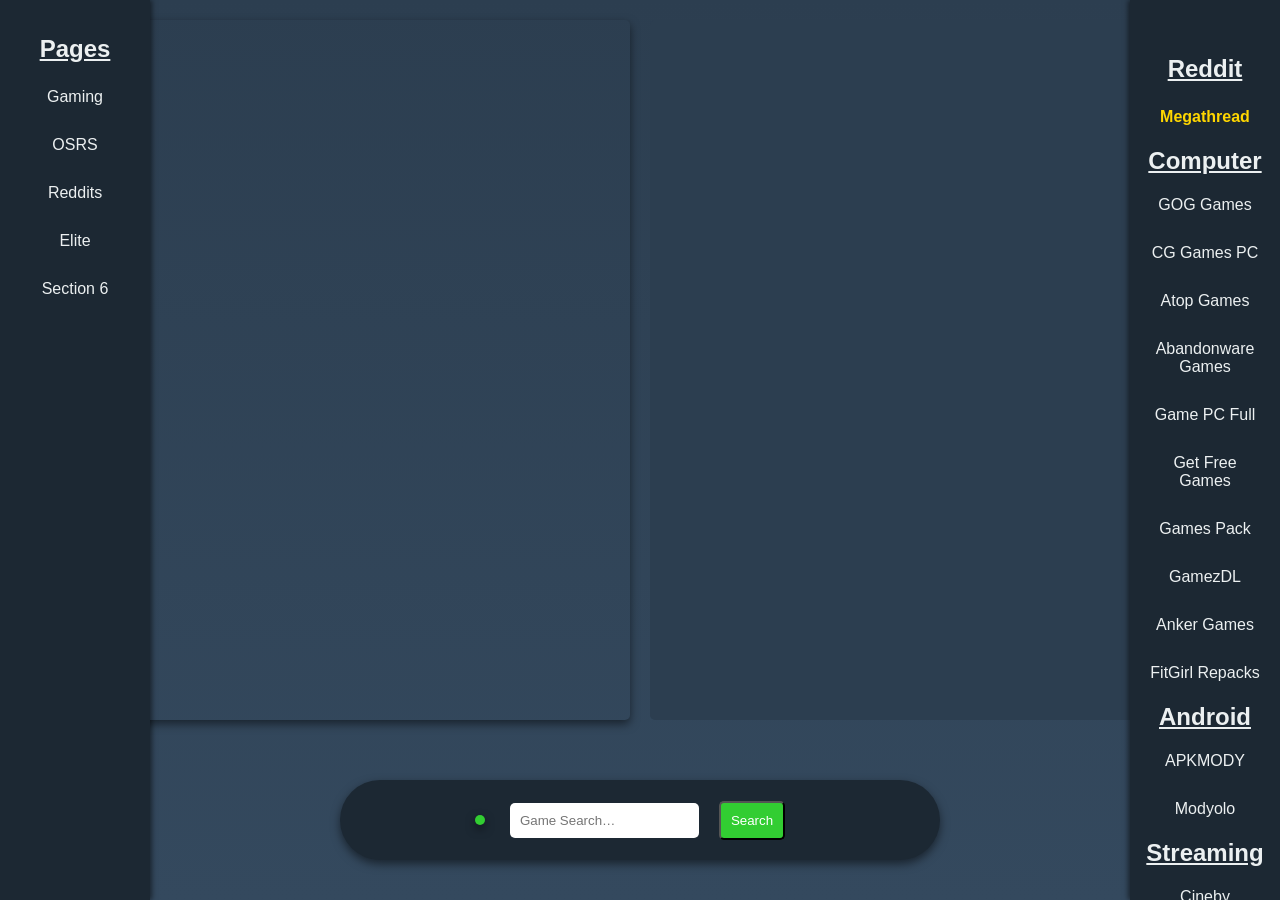
==== index.html @ b884fbc6 "Update index.html" ====
<!DOCTYPE html>
<html lang="en">
<head>
  <meta charset="utf-8">
  <meta name="viewport" content="width=device-width, initial-scale=1.0">
  <title>Sail the Seas - Improved</title>
  <!-- Google Custom Search -->
  <script async src="https://cse.google.com/cse.js?cx=504aebf388ba44084"></script>
  <style>
    /* General Reset */
    * { margin: 0; padding: 0; box-sizing: border-box; }

    /* Body Styles */
    body {
      font-family: 'Roboto', sans-serif;
      background: linear-gradient(to bottom, #2c3e50, #34495e);
      color: #ecf0f1;
      display: flex; flex-direction: column;
      align-items: center; justify-content: flex-start;
      min-height: 100vh;
    }

    /* Toggle Button (mobile) */
    .center-toggle {
      display: none;
      position: fixed; bottom: 15px; left: 50%;
      transform: translateX(-50%);
      z-index: 3000;
      background: #1c2833; color: limegreen;
      border: none; border-radius: 50px;
      padding: 8px 18px;
      font-size: 1.3rem; font-weight: bold;
      cursor: pointer;
      box-shadow: 0 4px 12px rgba(0,0,0,0.5);
      transition: background 0.3s, transform 0.2s;
    }
    .center-toggle:hover {
      background: #2ecc71;
      color: black;
      transform: translateX(-50%) scale(1.05);
    }

    /* Header Styles */
    #gaming-header, header {
      position: fixed; top: 50px; left: 220px; right: 220px;
      z-index: 500; background: transparent; display: none;
      flex-direction: column; align-items: center;
    }
    header h1 { margin: 10px 0; }

    /* Google Custom Search refinements */
    .gsc-control-cse { width:auto!important; max-width:350px!important; }
    table.gsc-search-box { display:flex!important; align-items:center!important; gap:5px!important; }
    .gsc-input-box { height:40px!important; border-radius:5px!important; overflow:hidden!important; }
    input.gsc-input { height:100%!important; box-shadow:none!important; padding-left:10px!important; font-size:14px!important; color:#34495e!important; }
    button.gsc-search-button {
      height:40px!important; width:80px!important; border-radius:5px!important;
      margin:0!important; display:flex!important; align-items:center!important;
      justify-content:center!important; background-color:limegreen!important; border:none!important;
    }
    .gsc-search-button svg { width:20px!important; height:20px!important; fill:#fff!important; }
    .gsc-clear-button { display:none!important; }

    /* Left and Right Menu Styling */
    .left-menu, .right-menu {
      position:fixed; top:0; height:100%; width:150px;
      background:#1c2833; padding-top:20px;
      box-shadow:2px 0 5px rgba(0,0,0,0.5);
      z-index:1000; overflow-y:auto;
      transition: transform 0.3s ease;
    }
    .left-menu { left:0; }
    .right-menu { right:0; box-shadow:-2px 0 5px rgba(0,0,0,0.5); }
    .left-menu ul, .right-menu ul { list-style:none; padding:0; }
    .left-menu li, .right-menu li { margin:10px 0; text-align:center; }
    .left-menu a, .right-menu a {
      text-decoration:none; color:#ecf0f1; font-size:1rem;
      display:block; padding:10px 20px; transition:background-color .3s,color .3s;
      border-radius:5px;
    }
    .left-menu a:hover, .right-menu a:hover { background:limegreen; color:#fff; }
    header, main, footer { margin-left:220px; margin-right:220px; }
    .menu-body { flex-grow:1; overflow-y:auto; }

    /* OSRS Section */
    #osrs-section {
      display:none; flex-direction:row; align-items:flex-start;
      gap:20px; margin-top:60px; width:100%;
    }
    #osrs-frame-container iframe {
      width:600px; height:600px;
      border:none; border-radius:5px;
      box-shadow:0 4px 10px rgba(0,0,0,0.5);
    }
    #osrs-table-container {
      flex:1; width:600px; height:600px; overflow:auto;
    }
    #osrs-table {
      width:100%; table-layout:fixed; border-collapse:collapse;
      background:#1c2833; color:#ecf0f1;
    }
    #osrs-table th, #osrs-table td {
      border:1px solid #34495e; padding:8px; text-align:center;
    }
    #osrs-table tr:hover { background:#2ecc71; cursor:pointer; color:black; }
    .trend-up { background:darkgreen; color:limegreen; font-size:1.2rem; font-weight:bold; }
    .trend-down { background:darkred; color:red; font-size:1.2rem; font-weight:bold; }
    .trend-neutral { background:#1c2833; color:#ecf0f1; font-size:1.2rem; }

    /* Iframe Grid */
    .iframe-grid {
      display:flex; gap:20px; row-gap:5px;
      justify-content:center; margin-top:20px; max-width:100%;
    }
    .iframe-container {
      display:flex; flex-direction:column; align-items:center;
      width:600px; height:700px;
    }
    .iframe-container iframe {
      width:100%; height:800px; border:none;
      border-radius:5px; box-shadow:0 4px 10px rgba(0,0,0,0.5);
    }

    /* SteamRip Search Container */
    .search-container {
      display:flex; justify-content:center; align-items:center;
      background:#1c2833; border-radius:100px;
      box-shadow:0 4px 10px rgba(0,0,0,0.5);
      padding:40px; max-width:600px; width:100%; height:50px;
      margin:20px auto;
    }
    #footer-igdb-search {
      padding:10px; flex-grow:1; border:none; border-radius:5px; margin-right:10px;
    }
    #reset-steamrip {
      background:limegreen; border-radius:50%;
      width:10px; height:10px; border:none; cursor:pointer;
      display:flex; align-items:center; justify-content:center;
      box-shadow:0 4px 10px rgba(0,0,0,0.5); margin-right:15px;
    }

    /* Footer */
    footer {
      margin-top:20px; padding-bottom:20px;
      width:calc(100% - 440px); margin-left:auto; margin-right:auto;
      text-align:center;
    }
    footer p { margin-top:20px; font-size:1rem; color:#95a5a6; }

    /* Toggle side menus classes */
    body.hide-left  .left-menu  { transform: translateX(-100%); }
    body.hide-right .right-menu { transform: translateX(100%); }

    /* Toggle button hidden by default on desktop */
    body.hide-left, body.hide-right { /* no-op on desktop */ }

    /* Reddit Grid */
    .reddit-grid {
      display:flex; flex-wrap:wrap; justify-content:center;
      gap:15px 10px; margin-top:20px; padding:0 5px;
    }
    .reddit-frame {
      position:relative; flex:0 1 calc(33.333% - 20px);
      display:flex; flex-direction:column; align-items:center;
      box-sizing:border-box;
    }
    .reddit-frame .click-catcher {
      position:absolute; top:0; left:0;
      width:100%; height:100%; cursor:pointer;
      z-index:2; background:transparent;
    }
    .reddit-frame iframe {
      width:100%; max-width:400px; height:400px;
      border:none; border-radius:5px;
      background:#1c2833; box-shadow:0 4px 10px rgba(0,0,0,0.5);
    }

    /* Lightbox Overlay */
    #lightbox-overlay {
      position:fixed; top:0; bottom:0;
      left:220px; right:220px;
      background:rgba(0,0,0,0.85);
      display:none; align-items:center; justify-content:center;
      z-index:2000;
    }
    #lightbox-overlay img {
      max-width:100%; max-height:100%;
      border-radius:5px; box-shadow:0 4px 15px rgba(0,0,0,0.7);
      transition: transform .3s ease;
      cursor: zoom-in;
    }
    #lightbox-overlay.zoomed img {
      transform: scale(2);
      cursor: zoom-out;
    }

    /* Flashing IP warning */
    @keyframes flash-red {
      0%,100% { color:red; }
      50%    { color:darkred; }
    }

    /* Elite Models Section */
    #section5-wrapper {
      display: none; flex-direction: column; align-items:center;
      gap:10px; margin-top:20px;
    }
    .model-iframe-container { display:flex; justify-content:center; gap:20px; }
    .model-iframe {
      width:600px; height:800px; border:none; border-radius:5px;
      box-shadow:0 4px 10px rgba(0,0,0,0.5);
    }
    .refresh-models-btn button {
      background-color:limegreen; color:white; border:none;
      border-radius:8px; padding:8px; font-size:1rem; cursor:pointer;
      box-shadow:0 4px 10px rgba(0,0,0,0.5);
    }
    .refresh-models-btn button:hover { background-color:#16a085; }

    /* —— Responsive Overrides —— */
    @media (max-width: 768px) {
      /* show toggle button */
      .center-toggle { display: block; }

      /* collapse margins */
      header, main, footer {
        margin-left: 0 !important;
        margin-right: 0 !important;
      }

      /* off‑canvas menus by default */
      body.hide-left  .left-menu  { transform: translateX(0); }
      body.hide-right .right-menu { transform: translateX(0); }
      .left-menu  { transform: translateX(-100%); }
      .right-menu { transform: translateX(100%); }

      /* stack and fluid iframes */
      .iframe-grid { flex-direction: column; padding: 10px; }
      .iframe-container { width: 100%; }
      .iframe-container iframe { width: 100%; height: auto; min-height: 200px; }

      /* fluid game box */
      #steamrip-box {
        width: 100% !important;
        height: auto !important;
        min-height: 300px;
      }
    }
	
	
	@media (max-width: 768px) {
	  header, main, footer {
		margin-left: 0;
		margin-right: 0;
	  }
	  .iframe-grid, #section4.reddit-grid {
		flex-direction: column;
		align-items: stretch;
	  }
	  .iframe-container, #steamrip-box,
	  #osrs-frame-container iframe,
	  .model-iframe {
		width: 100%;
		height: auto;
	  }
	  #osrs-section {
		flex-direction: column;
		gap: 10px;
	  }
	  #osrs-table-container {
		width: 100%;
		height: auto;
	  }
	}

  </style>
</head>
<body>

  <!-- Mobile toggle -->
  <button class="center-toggle" onclick="toggleAllMenus()">☰</button>

  <!-- Left Menu -->
  <div class="left-menu">
    <div class="menu-body">
      <ul>
        <li><h2 style="font-weight:bold;text-decoration:underline;padding:5px;">Pages</h2></li>
        <li><a href="#gaming" onclick="event.preventDefault();showSection('gaming-section')">Gaming</a></li>
        <li><a href="#osrs" onclick="event.preventDefault();showSection('osrs-section')">OSRS</a></li>
        <li><a href="#section4" onclick="event.preventDefault();showSection('section4')">Reddits</a></li>
        <li><a href="#section5" onclick="event.preventDefault();showSection('section5')">Elite</a></li>
        <li><a href="#section6" onclick="event.preventDefault();showSection('section6')">Section 6</a></li>
      </ul>
    </div>
  </div>

  <!-- Right Menu -->
  <div class="right-menu">
    <div id="ip-address-container" style="text-align:center;padding:10px;"><span id="ip-address"></span></div>
    <div class="menu-body">
      <ul>
        <li><h2 style="font-weight:bold;text-decoration:underline;padding:5px;">Reddit</h2></li>
        <li><a href="https://www.reddit.com/r/Piracy/wiki/megathread" target="_blank" style="color:gold;font-weight:bold;">Megathread</a></li>
        <li><h2 style="font-weight:bold;text-decoration:underline;padding:1px;">Computer</h2></li>
        <li><a href="https://www.gog-games.to/" target="_blank">GOG Games</a></li>
        <li><a href="https://www.cg-gamespc.com/" target="_blank">CG Games PC</a></li>
        <li><a href="https://atopgames.com/" target="_blank">Atop Games</a></li>
        <li><a href="https://abandonwaregames.net/" target="_blank">Abandonware Games</a></li>
        <li><a href="https://gamepcfull.com/" target="_blank">Game PC Full</a></li>
        <li><a href="https://getfreegames.net/" target="_blank">Get Free Games</a></li>
        <li><a href="https://www.gamespack.net/" target="_blank">Games Pack</a></li>
        <li><a href="https://www.gamezdl.cc/" target="_blank">GamezDL</a></li>
        <li><a href="https://www.ankergames.net/" target="_blank">Anker Games</a></li>
        <li><a href="https://fitgirl-repacks.site/" target="_blank">FitGirl Repacks</a></li>
        <li><h2 style="font-weight:bold;text-decoration:underline;padding:1px;">Android</h2></li>
        <li><a href="https://apkmody.com/" target="_blank">APKMODY</a></li>
        <li><a href="https://modyolo.com/" target="_blank">Modyolo</a></li>
        <li><h2 style="font-weight:bold;text-decoration:underline;padding:1px;">Streaming</h2></li>
        <li><a href="https://www.cineby.app/" target="_blank">Cineby</a></li>
        <li><a href="https://broflix.cc/" target="_blank">BROFLIX</a></li>
        <li><a href="https://freek.to/" target="_blank">FREEK</a></li>
      </ul>
    </div>
  </div>

  <main>
    <!-- Gaming Section -->
    <div id="gaming-section" class="iframe-grid">
      <div class="iframe-container">
        <iframe src="https://fitgirl-repacks.site/" title="FitGirl Repacks" loading="lazy"></iframe>
      </div>
      <div>
        <div id="steamrip-box" style="width:600px;height:700px;background:#2c3e50;border-radius:5px;">
          <iframe src="https://steamrip.com/" title="SteamRip Updates" loading="lazy"
                  style="width:100%;height:100%;border:none;"></iframe>
        </div>
      </div>
    </div>

    <!-- OSRS Section -->
    <div id="osrs-section">
      <div id="osrs-frame-container">
        <iframe id="osrs-item-frame" src="https://prices.runescape.wiki/osrs/item/20997"
                title="OSRS Item" loading="lazy"></iframe>
      </div>
      <div id="osrs-table-container">
        <table id="osrs-table">
          <thead><tr>
            <th data-type="string" onclick="sortTable(0)">Item</th>
            <th data-type="number" onclick="sortTable(1)">Buy</th>
            <th data-type="number" onclick="sortTable(2)">Sell</th>
            <th data-type="trend" onclick="sortTable(3)">Trend</th>
          </tr></thead>
          <tbody></tbody>
        </table>
      </div>
    </div>

    <!-- Section 4 (Reddit Grid) -->
    <div id="section4" class="reddit-grid" style="display:none;">
      <div class="reddit-frame">
        <div class="click-catcher"></div>
        <iframe id="reddit-frame-1" src="about:blank" title="Reddit Frame 1" loading="lazy"></iframe>
      </div>
      <div class="reddit-frame">
        <div class="click-catcher"></div>
        <iframe id="reddit-frame-2" src="about:blank" title="Reddit Frame 2" loading="lazy"></iframe>
      </div>
      <div class="reddit-frame">
        <div class="click-catcher"></div>
        <iframe id="reddit-frame-3" src="about:blank" title="Reddit Frame 3" loading="lazy"></iframe>
      </div>
      <div class="reddit-frame">
        <div class="click-catcher"></div>
        <iframe id="reddit-frame-4" src="about:blank" title="Reddit Frame 4" loading="lazy"></iframe>
      </div>
      <div class="reddit-frame">
        <div class="click-catcher"></div>
        <iframe id="reddit-frame-5" src="about:blank" title="Reddit Frame 5" loading="lazy"></iframe>
      </div>
      <div class="reddit-frame">
        <div class="click-catcher"></div>
        <iframe id="reddit-frame-6" src="about:blank" title="Reddit Frame 6" loading="lazy"></iframe>
      </div>
    </div>

    <!-- Lightbox -->
    <div id="lightbox-overlay"><img id="lightbox-img" src="" alt="Preview"></div>

    <!-- Section 5: Elite Models -->
    <div id="section5-wrapper" style="display:none; flex-direction:column; align-items:center; gap:10px; margin-top:20px;">
      <div class="model-iframe-container">
        <iframe id="model-frame-1" class="model-iframe"
                src="https://www.elitebabes.com/random/?sort=gallery"
                title="ModelGallery1" loading="lazy"></iframe>
        <iframe id="model-frame-2" class="model-iframe"
                src="https://www.elitebabes.com/random/?sort=gallery"
                title="ModelGallery2" loading="lazy"></iframe>
      </div>
      <div class="refresh-models-btn">
        <button onclick="refreshModels()"></button>
      </div>
    </div>
  </main>

  <footer>
    <div id="gaming-footer" style="display:flex;justify-content:center;align-items:center;margin-top:20px;">
      <div class="search-container" style="gap:20px;">
        <form id="footer-igdb-search-form" onsubmit="searchGame(event)"
              style="display:flex;align-items:center;gap:10px;">
          <button id="reset-steamrip" type="button" onclick="resetSteamRip()" title="Reset SteamRip"></button>
          <input type="text" id="footer-igdb-search" placeholder="Game Search…" required
                 style="padding:10px;border-radius:5px;border:none;">
          <button type="submit" style="padding:10px;background-color:limegreen;color:white;border-radius:5px;cursor:pointer;">
            Search
          </button>
        </form>
        <div class="gcse-search"></div>
      </div>
    </div>
  </footer>

  <script>
    // Mobile off‑canvas init
    window.addEventListener('load', () => {
      if (window.innerWidth <= 768) {
        document.body.classList.add('hide-left','hide-right');
      }
      // your existing init
      fetchIPAddress();
      refreshAllRedditFrames();
      setInterval(updateOSRSTable, 30000);
      setInterval(refreshAllRedditFrames, 600000);
    });

    // Toggle both menus
    function toggleAllMenus() {
      document.body.classList.toggle('hide-left');
      document.body.classList.toggle('hide-right');
    }

 // Lightbox overlay & zoom
    const overlay    = document.getElementById('lightbox-overlay');
    const overlayImg = document.getElementById('lightbox-img');
    let zoomLevel    = 3;

    // close when clicking backdrop
    overlay.addEventListener('click', e => {
      if (e.target === overlay) {
        zoomLevel = 1;
        overlayImg.style.transform = `scale(${zoomLevel})`;
        overlayImg.style.transformOrigin = 'center center';
        overlay.classList.remove('zoomed');
        overlay.style.display = 'none';
        overlayImg.src = '';
      }
    });

    // zoom in/out centered at click point
    overlayImg.addEventListener('click', e => {
      e.stopPropagation(); // don’t trigger backdrop-close

      const rect = overlayImg.getBoundingClientRect();
      const x    = e.clientX - rect.left;
      const y    = e.clientY - rect.top;
      const originX = (x / rect.width) * 100;
      const originY = (y / rect.height) * 100;

      if (zoomLevel === 1) {
        zoomLevel = 2;
        overlay.classList.add('zoomed');
        overlayImg.style.transformOrigin = `${originX}% ${originY}%`;
      } else {
        zoomLevel = 1;
        overlay.classList.remove('zoomed');
        overlayImg.style.transformOrigin = 'center center';
      }
      overlayImg.style.transform = `scale(${zoomLevel})`;
    });

    // Game Search IGDB -- d71c1b0acf864d5aa28d292ff7c9f86b
    async function searchGame(event) {
      event.preventDefault();
      const q = document.getElementById('footer-igdb-search').value;
      const apiKey = "d71c1b0acf864d5aa28d292ff7c9f86b";
      const url = `https://api.rawg.io/api/games?search=${encodeURIComponent(q)}&key=${apiKey}`;

      try {
        const res = await fetch(url);
        if (!res.ok) throw new Error(`RAWG error ${res.status}`);
        const data = await res.json();
        const box = document.getElementById('steamrip-box');
        if (data.results && data.results.length) {
          const g = data.results[0];
          const detailsRes = await fetch(`https://api.rawg.io/api/games/${g.id}?key=${apiKey}`);
          const details = await detailsRes.json();
          const shotsRes = await fetch(`https://api.rawg.io/api/games/${g.id}/screenshots?key=${apiKey}`);
          const shotsData = await shotsRes.json();
          const shots = shotsData.results || [];

          box.style.background = "#1c2833";
          box.innerHTML = `
            <div style="padding:20px;text-align:center;color:#ecf0f1;">
              <h3 style="margin-bottom:10px;">${g.name}</h3>
              <img id="main-image" src="${g.background_image}" alt="${g.name}"
                   style="width:100%;max-height:300px;object-fit:cover;border-radius:5px;margin-bottom:5px;">
              <div style="display:flex;justify-content:center;flex-wrap:wrap;margin-top:5px;">
                ${shots.slice(0,5).map(s => `
                  <img src="${s.image}" alt="Shot" onclick="swapImage('${s.image}')"
                       style="width:100px;margin:5px;border-radius:5px;cursor:pointer;">
                `).join("")}
              </div>
              <p><strong>Release:</strong> ${g.released||'N/A'}</p>
              <p><strong>About:</strong> ${details.description_raw||'No description.'}</p>
              <a href="https://rawg.io/games/${g.slug}" target="_blank"
                 style="color:limegreen;text-decoration:none;font-weight:bold;">
                See More
              </a>
            </div>`;
        } else {
          box.innerHTML = `<div style="padding:20px;text-align:center;color:#ecf0f1;"><p>No games found.</p></div>`;
        }
      } catch (err) {
        console.error("Error fetching game data:", err);
        document.getElementById("steamrip-box").innerHTML =
          `<div style="padding:20px;text-align:center;color:#ecf0f1;">
             <p>Error fetching data. Please try again later.</p>
           </div>`;
      }
    }

    function swapImage(newImageUrl) {
      const mainImage = document.getElementById('main-image');
      if (mainImage) mainImage.src = newImageUrl;
    }

    function showSection(id) {
      document.querySelectorAll('main > div, #section5-wrapper').forEach(el => {
        el.style.display = 'none';
      });
      const footer = document.getElementById('gaming-footer');
      footer.style.display = 'none';

      switch (id) {
        case 'gaming-section':
          document.getElementById('gaming-section').style.display = 'flex';
          footer.style.display = 'flex';
          break;
        case 'osrs-section':
          document.getElementById('osrs-section').style.display = 'flex';
          updateOSRSTable();
          break;
        case 'section4':
          refreshAllRedditFrames();
          document.getElementById('section4').style.display = 'flex';
          break;
        case 'section5':
          document.getElementById('section5-wrapper').style.display = 'flex';
          break;
        case 'section6':
          document.getElementById('section6').style.display = 'flex';
          break;
      }
    }

    // IP Functions
    const redFlagIPs = ["173.89.231.3","173.246.230.10"];
    let currentIPAddress = '';
    async function fetchIPAddress() {
      try {
        const resp = await fetch('https://api.ipify.org?format=json');
        const { ip } = await resp.json();
        currentIPAddress = ip;
        const el = document.getElementById('ip-address');
        el.textContent = ip;
        if (redFlagIPs.includes(ip)) {
          el.style.color = 'red';
          el.style.animation = 'flash-red 1s infinite';
        } else {
          el.style.color = 'limegreen';
          el.style.animation = 'none';
        }
        attachIPCheckListeners();
      } catch {}
    }
    function attachIPCheckListeners() {
      document.querySelectorAll('.right-menu a').forEach(a=>{
        a.addEventListener('click',e=>{
          if (redFlagIPs.includes(currentIPAddress)) {
            e.preventDefault();
            if (confirm("⚠️ Your IP might be exposed. Proceed?")) {
              window.open(a.href,'_blank');
            }
          }
        },true);
      });
    }

    // OSRS Price Functions
	async function fetchOSRSPrice(id, name) {
		  try {
			const res = await fetch(`https://prices.runescape.wiki/api/v1/osrs/latest?id=${id}`);
			const json = await res.json();
			const d = json.data[id];
			let diff = Math.abs(d.high - d.low);
			let cls = "trend-neutral", arrow = "➡️";

			if (d.high > d.low) {
			  cls = "trend-up";
			  if (diff <= 5000000) arrow = "🔼";
			  else if (diff <= 10000000) arrow = "🔼🔼";
			  else arrow = "🔼🔼🔼";
			} else if (d.high < d.low) {
			  cls = "trend-down";
			  if (diff <= 5000000) arrow = "🔽";
			  else if (diff <= 10000000) arrow = "🔽🔽";
			  else arrow = "🔽🔽🔽";
			}

			return { name, buy: d.high.toLocaleString(), sell: d.low.toLocaleString(), trend: arrow, trendClass: cls };
		  } catch {
			return { name, buy: "N/A", sell: "N/A", trend: "", trendClass: "trend-neutral" };
		  }
		}
    const osrsItems = [
      {id:20997,name:"Twisted Bow"},{id:22486,name:"Scythe of Vitur"},
      {id:27277,name:"Tumeken's Shadow"},{id:26384,name:"Torva platebody"},
      {id:24511,name:"Harmonised orb"},{id:11256,name:"Dragon impling jar"},
      {id:12817,name:"Elysian spirit shield"},{id:26374,name:"Zaryte crossbow"},
      {id:27641,name:"Saturated Heart"},{id:28307,name:"Ultor ring"},
      {id:23997,name:"Blade of saeldor"},{id:25862,name:"Bow of faerdhinen"},
      {id:11785,name:"Armadyl crossbow"},{id:29796,name:"Noxious halberd"},
      {id:12825,name:"Arcane spirit shield"},{id:24417,name:"Inquisitor's mace"},
      {id:24488,name:"Inquisitor's armour set"},{id:28338,name:"Soulreaper axe"},
      {id:24517,name:"Eldritch orb"},{id:28316,name:"Bellator ring"},
      {id:21049,name:"Ancestral robes set"},{id:24514,name:"Volatile orb"},
      {id:21006,name:"Kodai wand"}
    ];
	
	let currentSort = { col: 0, asc: true };

	async function updateOSRSTable(){
	  const tbody = document.querySelector("#osrs-table tbody");
	  let itemsData = await Promise.all(osrsItems.map(it => fetchOSRSPrice(it.id, it.name)));

	  itemsData.sort((a, b) => {
		const col = currentSort.col;
		let A = [a.name, parseFloat(a.buy.replace(/,/g, '')), parseFloat(a.sell.replace(/,/g, ''))][col];
		let B = [b.name, parseFloat(b.buy.replace(/,/g, '')), parseFloat(b.sell.replace(/,/g, ''))][col];
		if (typeof A === 'string') return currentSort.asc ? A.localeCompare(B) : B.localeCompare(A);
		return currentSort.asc ? A - B : B - A;
	  });

	  tbody.innerHTML = itemsData.map(p => `
		<tr onclick="loadOSRSItem(${osrsItems.find(i => i.name === p.name).id})">
		  <td>${p.name}</td><td>${p.buy}</td><td>${p.sell}</td>
		  <td class="${p.trendClass}">${p.trend}</td>
		</tr>
	  `).join('');
	}

	function sortTable(col){
	  currentSort.asc = (currentSort.col === col) ? !currentSort.asc : true;
	  currentSort.col = col;
	  updateOSRSTable();
	}
    function loadOSRSItem(id){
      document.getElementById('osrs-item-frame').src = `https://prices.runescape.wiki/osrs/item/${id}`;
    }

// Reddit Media Functions 
// ————— Configuration —————
const subreddits = [
	'legalteens',
	'collegesluts',
	'adorableporn',
	'legalteensXXX',
	'gonewild18',
	'18_19',
	'fauxbait',
	'realgirls',
	'amateur',
	'nsfw_amateurs',
	'amateurporn',
	'normalnudes',
	'camsluts',
	'PetiteGoneWild',
	'UnderwearGW',
	'gonewild18',
	'blowjobs',
	'deepthroat',
	'onherknees',
	'blowjobsandwich',
	'asshole',
	'spreadem',
	'bendover',
	'boobies',
	'boobs',
	'tinytits',
	'aa_cups',
	'braceface',
	'thighhighs',
	'pussy',
	'rearpussy',
	'innie',
	'godpussy',
	'presenting',
	'SexyTummies',
	'dirtysmall',
	'petitegonewild',
	'xsmallgirls',
	'funsized',
	'cumsluts',
	'GirlsFinishingTheJob',
	'cumfetish',
	'amateurcumsluts',
	'cumcoveredfucking',
	'cumhaters',
	'thickloads',
	'before_after_cumsluts',
	'pulsatingcumshots',
	'impressedbycum',
	'creampies',
	'throatpies',
	'FacialFun',
	'freeuse',
	'gangbang'
];

const recentUrls   = new Set();
const MAX_HISTORY  = 10000;
const MIN_SCORE    = 50;      // net score threshold
const FETCH_LIMIT  = 10000;   // how many posts to pull each time

// ————— Error handler —————
function handleMediaError(frameId) {
  fetchRandomSubredditMedia(frameId);
}

// ————— Fetch & render a random subreddit image —————
    async function fetchRandomSubredditMedia(frameId) {
      const sub = subreddits[Math.floor(Math.random() * subreddits.length)];
      const endpoint = `https://www.reddit.com/r/${sub}/hot.json?limit=${FETCH_LIMIT}`;

      try {
        const res = await fetch(endpoint);
        const json = await res.json();
        let posts = json.data.children.filter(p => (
          (p.data.post_hint === 'image' || /\.(jpe?g|png|gif)$/i.test(p.data.url)) &&
          p.data.score > MIN_SCORE
        )).filter(p => !recentUrls.has(p.data.url));

        if (!posts.length) {
          recentUrls.clear();
          posts = json.data.children.filter(p => (
            (p.data.post_hint === 'image' || /\.(jpe?g|png|gif)$/i.test(p.data.url)) &&
            p.data.score > MIN_SCORE
          ));
        }

        if (!posts.length) return;

        const choice = posts[Math.floor(Math.random() * posts.length)];
        const url = choice.data.url;
        recentUrls.add(url);
        if (recentUrls.size > MAX_HISTORY) {
          recentUrls.delete(Array.from(recentUrls)[0]);
        }

        const iframe = document.getElementById(frameId);
        const doc = iframe.contentDocument || iframe.contentWindow.document;
        doc.open();
        doc.write(`
          <html><head><style>
            html,body{margin:0;padding:0;width:100%;height:100%;overflow:hidden;background:#1c2833;display:flex;align-items:center;justify-content:center;}
            img{width:100%;height:100%;object-fit:contain;border-radius:5px;}
          </style></head>
          <body><img src="${url}" alt="r/${sub}" onerror="window.parent.handleMediaError('${frameId}')"></body>
          </html>
        `);
        doc.close();

        iframe.parentElement.querySelector('.click-catcher').onclick = () => {
          overlayImg.src = url;
          overlay.style.display = 'flex';
        };

      } catch (err) { console.error('Subreddit fetch error', err); }
    }

    function handleMediaError(frameId) { fetchRandomSubredditMedia(frameId); }

    function refreshAllRedditFrames() {
      ['reddit-frame-1','reddit-frame-2','reddit-frame-3','reddit-frame-4','reddit-frame-5','reddit-frame-6']
        .forEach(fetchRandomSubredditMedia);
    }




    // Utility
    function resetSteamRip(){
      document.getElementById('steamrip-box').innerHTML =
        `<iframe src="https://steamrip.com/" loading="lazy"
           style="width:100%;height:100%;border:none;border-radius:5px;"></iframe>`;
    }
    function sailTheSeasSearch(e){
      e.preventDefault();
      const q = document.getElementById('sts-search').value;
      window.open(`https://www.google.com/search?q=${encodeURIComponent(q)}`, '_blank');
    }
    function toggleAllMenus(){
      document.body.classList.toggle('hide-left');
      document.body.classList.toggle('hide-right');
    }
    function refreshModels() {
      ['model-frame-1','model-frame-2'].forEach(id => {
        const iframe = document.getElementById(id);
        const src = iframe.src;
        iframe.src = '';
        iframe.src = src;
      });
    }

    // On Load
    window.addEventListener('load', () => {
      if (window.innerWidth <= 768) {
        document.body.classList.add('hide-left','hide-right');
      }
      fetchIPAddress();
      refreshAllRedditFrames();
      setInterval(updateOSRSTable,    3000);
      setInterval(refreshAllRedditFrames, 600000);
    });
  </script>
</body>
</html>
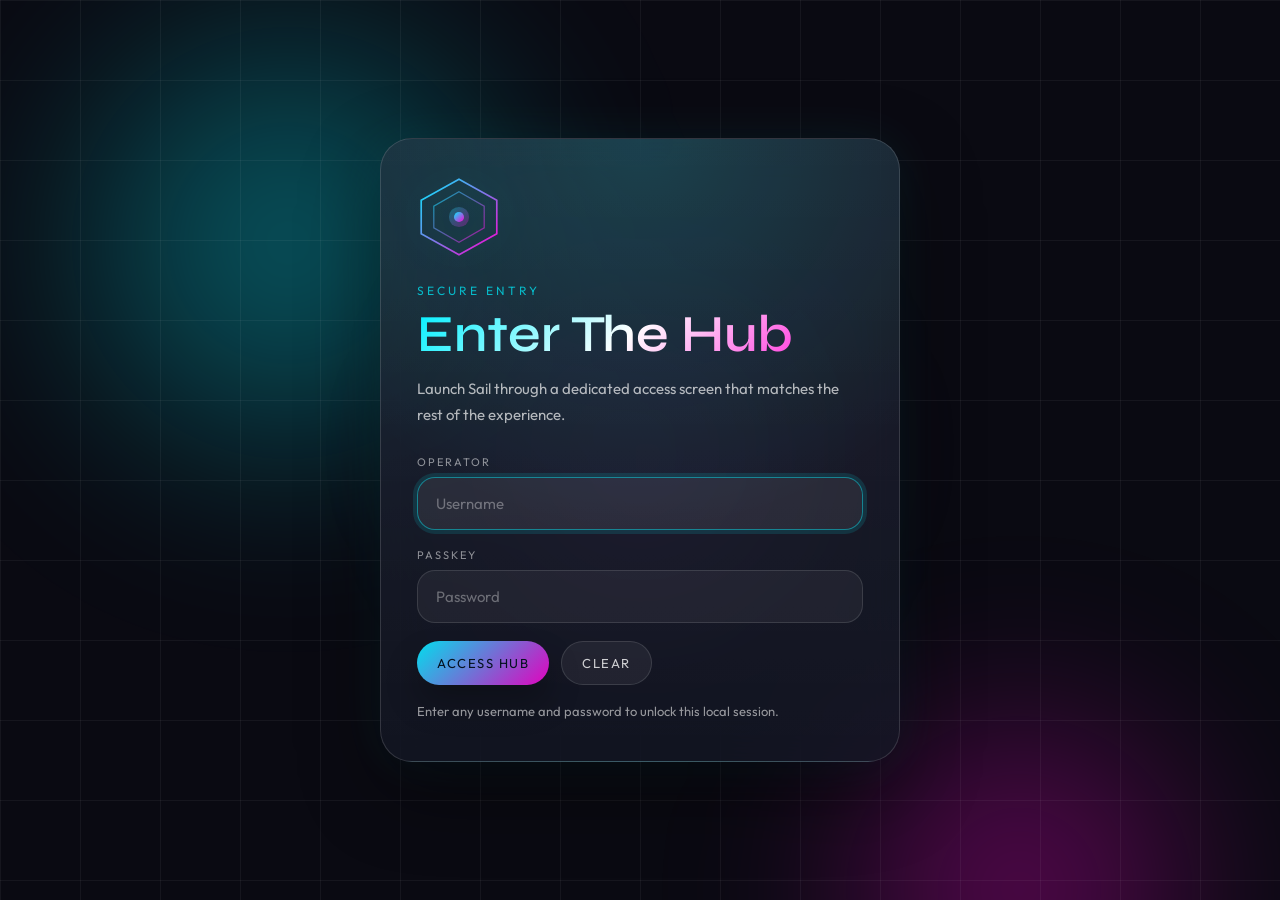
==== commit 6ac1dc16: "Add files via upload" ====
--- a/index.html
+++ b/index.html
@@ -1,837 +1,1191 @@
-<!DOCTYPE html>
+﻿<!DOCTYPE html>
 <html lang="en">
 <head>
-  <meta charset="utf-8">
-  <meta name="viewport" content="width=device-width, initial-scale=1.0">
-  <title>Sail the Seas - Improved</title>
-  <!-- Google Custom Search -->
-  <script async src="https://cse.google.com/cse.js?cx=504aebf388ba44084"></script>
-  <style>
-    /* General Reset */
-    * { margin: 0; padding: 0; box-sizing: border-box; }
-
-    /* Body Styles */
-    body {
-      font-family: 'Roboto', sans-serif;
-      background: linear-gradient(to bottom, #2c3e50, #34495e);
-      color: #ecf0f1;
-      display: flex; flex-direction: column;
-      align-items: center; justify-content: flex-start;
-      min-height: 100vh;
-    }
-
-    /* Toggle Button (mobile) */
-    .center-toggle {
-      display: none;
-      position: fixed; bottom: 15px; left: 50%;
-      transform: translateX(-50%);
-      z-index: 3000;
-      background: #1c2833; color: limegreen;
-      border: none; border-radius: 50px;
-      padding: 8px 18px;
-      font-size: 1.3rem; font-weight: bold;
-      cursor: pointer;
-      box-shadow: 0 4px 12px rgba(0,0,0,0.5);
-      transition: background 0.3s, transform 0.2s;
-    }
-    .center-toggle:hover {
-      background: #2ecc71;
-      color: black;
-      transform: translateX(-50%) scale(1.05);
-    }
-
-    /* Header Styles */
-    #gaming-header, header {
-      position: fixed; top: 50px; left: 220px; right: 220px;
-      z-index: 500; background: transparent; display: none;
-      flex-direction: column; align-items: center;
-    }
-    header h1 { margin: 10px 0; }
-
-    /* Google Custom Search refinements */
-    .gsc-control-cse { width:auto!important; max-width:350px!important; }
-    table.gsc-search-box { display:flex!important; align-items:center!important; gap:5px!important; }
-    .gsc-input-box { height:40px!important; border-radius:5px!important; overflow:hidden!important; }
-    input.gsc-input { height:100%!important; box-shadow:none!important; padding-left:10px!important; font-size:14px!important; color:#34495e!important; }
-    button.gsc-search-button {
-      height:40px!important; width:80px!important; border-radius:5px!important;
-      margin:0!important; display:flex!important; align-items:center!important;
-      justify-content:center!important; background-color:limegreen!important; border:none!important;
-    }
-    .gsc-search-button svg { width:20px!important; height:20px!important; fill:#fff!important; }
-    .gsc-clear-button { display:none!important; }
-
-    /* Left and Right Menu Styling */
-    .left-menu, .right-menu {
-      position:fixed; top:0; height:100%; width:150px;
-      background:#1c2833; padding-top:20px;
-      box-shadow:2px 0 5px rgba(0,0,0,0.5);
-      z-index:1000; overflow-y:auto;
-      transition: transform 0.3s ease;
-    }
-    .left-menu { left:0; }
-    .right-menu { right:0; box-shadow:-2px 0 5px rgba(0,0,0,0.5); }
-    .left-menu ul, .right-menu ul { list-style:none; padding:0; }
-    .left-menu li, .right-menu li { margin:10px 0; text-align:center; }
-    .left-menu a, .right-menu a {
-      text-decoration:none; color:#ecf0f1; font-size:1rem;
-      display:block; padding:10px 20px; transition:background-color .3s,color .3s;
-      border-radius:5px;
-    }
-    .left-menu a:hover, .right-menu a:hover { background:limegreen; color:#fff; }
-    header, main, footer { margin-left:220px; margin-right:220px; }
-    .menu-body { flex-grow:1; overflow-y:auto; }
-
-    /* OSRS Section */
-    #osrs-section {
-      display:none; flex-direction:row; align-items:flex-start;
-      gap:20px; margin-top:60px; width:100%;
-    }
-    #osrs-frame-container iframe {
-      width:600px; height:600px;
-      border:none; border-radius:5px;
-      box-shadow:0 4px 10px rgba(0,0,0,0.5);
-    }
-    #osrs-table-container {
-      flex:1; width:600px; height:600px; overflow:auto;
-    }
-    #osrs-table {
-      width:100%; table-layout:fixed; border-collapse:collapse;
-      background:#1c2833; color:#ecf0f1;
-    }
-    #osrs-table th, #osrs-table td {
-      border:1px solid #34495e; padding:8px; text-align:center;
-    }
-    #osrs-table tr:hover { background:#2ecc71; cursor:pointer; color:black; }
-    .trend-up { background:darkgreen; color:limegreen; font-size:1.2rem; font-weight:bold; }
-    .trend-down { background:darkred; color:red; font-size:1.2rem; font-weight:bold; }
-    .trend-neutral { background:#1c2833; color:#ecf0f1; font-size:1.2rem; }
-
-    /* Iframe Grid */
-    .iframe-grid {
-      display:flex; gap:20px; row-gap:5px;
-      justify-content:center; margin-top:20px; max-width:100%;
-    }
-    .iframe-container {
-      display:flex; flex-direction:column; align-items:center;
-      width:600px; height:700px;
-    }
-    .iframe-container iframe {
-      width:100%; height:800px; border:none;
-      border-radius:5px; box-shadow:0 4px 10px rgba(0,0,0,0.5);
-    }
-
-    /* SteamRip Search Container */
-    .search-container {
-      display:flex; justify-content:center; align-items:center;
-      background:#1c2833; border-radius:100px;
-      box-shadow:0 4px 10px rgba(0,0,0,0.5);
-      padding:40px; max-width:600px; width:100%; height:50px;
-      margin:20px auto;
-    }
-    #footer-igdb-search {
-      padding:10px; flex-grow:1; border:none; border-radius:5px; margin-right:10px;
-    }
-    #reset-steamrip {
-      background:limegreen; border-radius:50%;
-      width:10px; height:10px; border:none; cursor:pointer;
-      display:flex; align-items:center; justify-content:center;
-      box-shadow:0 4px 10px rgba(0,0,0,0.5); margin-right:15px;
-    }
-
-    /* Footer */
-    footer {
-      margin-top:20px; padding-bottom:20px;
-      width:calc(100% - 440px); margin-left:auto; margin-right:auto;
-      text-align:center;
-    }
-    footer p { margin-top:20px; font-size:1rem; color:#95a5a6; }
-
-    /* Toggle side menus classes */
-    body.hide-left  .left-menu  { transform: translateX(-100%); }
-    body.hide-right .right-menu { transform: translateX(100%); }
-
-    /* Toggle button hidden by default on desktop */
-    body.hide-left, body.hide-right { /* no-op on desktop */ }
-
-    /* Reddit Grid */
-    .reddit-grid {
-      display:flex; flex-wrap:wrap; justify-content:center;
-      gap:15px 10px; margin-top:20px; padding:0 5px;
-    }
-    .reddit-frame {
-      position:relative; flex:0 1 calc(33.333% - 20px);
-      display:flex; flex-direction:column; align-items:center;
-      box-sizing:border-box;
-    }
-    .reddit-frame .click-catcher {
-      position:absolute; top:0; left:0;
-      width:100%; height:100%; cursor:pointer;
-      z-index:2; background:transparent;
-    }
-    .reddit-frame iframe {
-      width:100%; max-width:400px; height:400px;
-      border:none; border-radius:5px;
-      background:#1c2833; box-shadow:0 4px 10px rgba(0,0,0,0.5);
-    }
-
-    /* Lightbox Overlay */
-    #lightbox-overlay {
-      position:fixed; top:0; bottom:0;
-      left:220px; right:220px;
-      background:rgba(0,0,0,0.85);
-      display:none; align-items:center; justify-content:center;
-      z-index:2000;
-    }
-    #lightbox-overlay img {
-      max-width:100%; max-height:100%;
-      border-radius:5px; box-shadow:0 4px 15px rgba(0,0,0,0.7);
-      transition: transform .3s ease;
-      cursor: zoom-in;
-    }
-    #lightbox-overlay.zoomed img {
-      transform: scale(2);
-      cursor: zoom-out;
-    }
-
-    /* Flashing IP warning */
-    @keyframes flash-red {
-      0%,100% { color:red; }
-      50%    { color:darkred; }
-    }
-
-    /* Elite Models Section */
-    #section5-wrapper {
-      display: none; flex-direction: column; align-items:center;
-      gap:10px; margin-top:20px;
-    }
-    .model-iframe-container { display:flex; justify-content:center; gap:20px; }
-    .model-iframe {
-      width:600px; height:800px; border:none; border-radius:5px;
-      box-shadow:0 4px 10px rgba(0,0,0,0.5);
-    }
-    .refresh-models-btn button {
-      background-color:limegreen; color:white; border:none;
-      border-radius:8px; padding:8px; font-size:1rem; cursor:pointer;
-      box-shadow:0 4px 10px rgba(0,0,0,0.5);
-    }
-    .refresh-models-btn button:hover { background-color:#16a085; }
-
-    /* —— Responsive Overrides —— */
-    @media (max-width: 768px) {
-      /* show toggle button */
-      .center-toggle { display: block; }
-
-      /* collapse margins */
-      header, main, footer {
-        margin-left: 0 !important;
-        margin-right: 0 !important;
-      }
-
-      /* off‑canvas menus by default */
-      body.hide-left  .left-menu  { transform: translateX(0); }
-      body.hide-right .right-menu { transform: translateX(0); }
-      .left-menu  { transform: translateX(-100%); }
-      .right-menu { transform: translateX(100%); }
-
-      /* stack and fluid iframes */
-      .iframe-grid { flex-direction: column; padding: 10px; }
-      .iframe-container { width: 100%; }
-      .iframe-container iframe { width: 100%; height: auto; min-height: 200px; }
-
-      /* fluid game box */
-      #steamrip-box {
-        width: 100% !important;
-        height: auto !important;
-        min-height: 300px;
-      }
-    }
-	
-	
-	@media (max-width: 768px) {
-	  header, main, footer {
-		margin-left: 0;
-		margin-right: 0;
-	  }
-	  .iframe-grid, #section4.reddit-grid {
-		flex-direction: column;
-		align-items: stretch;
-	  }
-	  .iframe-container, #steamrip-box,
-	  #osrs-frame-container iframe,
-	  .model-iframe {
-		width: 100%;
-		height: auto;
-	  }
-	  #osrs-section {
-		flex-direction: column;
-		gap: 10px;
-	  }
-	  #osrs-table-container {
-		width: 100%;
-		height: auto;
-	  }
-	}
-
-  </style>
+    <meta charset="UTF-8">
+    <meta name="viewport" content="width=device-width, initial-scale=1.0">
+    <title>THE HUB</title>
+    <link rel="preconnect" href="https://fonts.googleapis.com">
+    <link rel="preconnect" href="https://fonts.gstatic.com" crossorigin>
+    <link href="https://fonts.googleapis.com/css2?family=Outfit:wght@200;300;400;500;600&family=Syne:wght@400;500;600;700&display=swap" rel="stylesheet">
+    <link rel="stylesheet" href="templatemo-nexaverse.css">
+
 </head>
-<body>
-
-  <!-- Mobile toggle -->
-  <button class="center-toggle" onclick="toggleAllMenus()">☰</button>
-
-  <!-- Left Menu -->
-  <div class="left-menu">
-    <div class="menu-body">
-      <ul>
-        <li><h2 style="font-weight:bold;text-decoration:underline;padding:5px;">Pages</h2></li>
-        <li><a href="#gaming" onclick="event.preventDefault();showSection('gaming-section')">Gaming</a></li>
-        <li><a href="#osrs" onclick="event.preventDefault();showSection('osrs-section')">OSRS</a></li>
-        <li><a href="#section4" onclick="event.preventDefault();showSection('section4')">Reddits</a></li>
-        <li><a href="#section5" onclick="event.preventDefault();showSection('section5')">Elite</a></li>
-        <li><a href="#section6" onclick="event.preventDefault();showSection('section6')">Section 6</a></li>
-      </ul>
+<body>
+    <!-- Loading Screen -->
+    <div class="loading-screen" id="loadingScreen">
+        <div class="loader-ring"></div>
+        <div class="loading-text">Initializing Experience...</div>
+    </div>
+
+    <!-- Ambient Background -->
+    <div class="ambient-bg">
+        <div class="orb orb-1 ambient-wander"></div>
+        <div class="orb orb-2 ambient-wander"></div>
+        <div class="orb orb-3"></div>
     </div>
-  </div>
-
-  <!-- Right Menu -->
-  <div class="right-menu">
-    <div id="ip-address-container" style="text-align:center;padding:10px;"><span id="ip-address"></span></div>
-    <div class="menu-body">
-      <ul>
-        <li><h2 style="font-weight:bold;text-decoration:underline;padding:5px;">Reddit</h2></li>
-        <li><a href="https://www.reddit.com/r/Piracy/wiki/megathread" target="_blank" style="color:gold;font-weight:bold;">Megathread</a></li>
-        <li><h2 style="font-weight:bold;text-decoration:underline;padding:1px;">Computer</h2></li>
-        <li><a href="https://www.gog-games.to/" target="_blank">GOG Games</a></li>
-        <li><a href="https://www.cg-gamespc.com/" target="_blank">CG Games PC</a></li>
-        <li><a href="https://atopgames.com/" target="_blank">Atop Games</a></li>
-        <li><a href="https://abandonwaregames.net/" target="_blank">Abandonware Games</a></li>
-        <li><a href="https://gamepcfull.com/" target="_blank">Game PC Full</a></li>
-        <li><a href="https://getfreegames.net/" target="_blank">Get Free Games</a></li>
-        <li><a href="https://www.gamespack.net/" target="_blank">Games Pack</a></li>
-        <li><a href="https://www.gamezdl.cc/" target="_blank">GamezDL</a></li>
-        <li><a href="https://www.ankergames.net/" target="_blank">Anker Games</a></li>
-        <li><a href="https://fitgirl-repacks.site/" target="_blank">FitGirl Repacks</a></li>
-        <li><h2 style="font-weight:bold;text-decoration:underline;padding:1px;">Android</h2></li>
-        <li><a href="https://apkmody.com/" target="_blank">APKMODY</a></li>
-        <li><a href="https://modyolo.com/" target="_blank">Modyolo</a></li>
-        <li><h2 style="font-weight:bold;text-decoration:underline;padding:1px;">Streaming</h2></li>
-        <li><a href="https://www.cineby.app/" target="_blank">Cineby</a></li>
-        <li><a href="https://broflix.cc/" target="_blank">BROFLIX</a></li>
-        <li><a href="https://freek.to/" target="_blank">FREEK</a></li>
-      </ul>
-    </div>
-  </div>
-
-  <main>
-    <!-- Gaming Section -->
-    <div id="gaming-section" class="iframe-grid">
-      <div class="iframe-container">
-        <iframe src="https://fitgirl-repacks.site/" title="FitGirl Repacks" loading="lazy"></iframe>
-      </div>
-      <div>
-        <div id="steamrip-box" style="width:600px;height:700px;background:#2c3e50;border-radius:5px;">
-          <iframe src="https://steamrip.com/" title="SteamRip Updates" loading="lazy"
-                  style="width:100%;height:100%;border:none;"></iframe>
-        </div>
-      </div>
-    </div>
-
-    <!-- OSRS Section -->
-    <div id="osrs-section">
-      <div id="osrs-frame-container">
-        <iframe id="osrs-item-frame" src="https://prices.runescape.wiki/osrs/item/20997"
-                title="OSRS Item" loading="lazy"></iframe>
-      </div>
-      <div id="osrs-table-container">
-        <table id="osrs-table">
-          <thead><tr>
-            <th data-type="string" onclick="sortTable(0)">Item</th>
-            <th data-type="number" onclick="sortTable(1)">Buy</th>
-            <th data-type="number" onclick="sortTable(2)">Sell</th>
-            <th data-type="trend" onclick="sortTable(3)">Trend</th>
-          </tr></thead>
-          <tbody></tbody>
-        </table>
-      </div>
-    </div>
-
-    <!-- Section 4 (Reddit Grid) -->
-    <div id="section4" class="reddit-grid" style="display:none;">
-      <div class="reddit-frame">
-        <div class="click-catcher"></div>
-        <iframe id="reddit-frame-1" src="about:blank" title="Reddit Frame 1" loading="lazy"></iframe>
-      </div>
-      <div class="reddit-frame">
-        <div class="click-catcher"></div>
-        <iframe id="reddit-frame-2" src="about:blank" title="Reddit Frame 2" loading="lazy"></iframe>
-      </div>
-      <div class="reddit-frame">
-        <div class="click-catcher"></div>
-        <iframe id="reddit-frame-3" src="about:blank" title="Reddit Frame 3" loading="lazy"></iframe>
-      </div>
-      <div class="reddit-frame">
-        <div class="click-catcher"></div>
-        <iframe id="reddit-frame-4" src="about:blank" title="Reddit Frame 4" loading="lazy"></iframe>
-      </div>
-      <div class="reddit-frame">
-        <div class="click-catcher"></div>
-        <iframe id="reddit-frame-5" src="about:blank" title="Reddit Frame 5" loading="lazy"></iframe>
-      </div>
-      <div class="reddit-frame">
-        <div class="click-catcher"></div>
-        <iframe id="reddit-frame-6" src="about:blank" title="Reddit Frame 6" loading="lazy"></iframe>
-      </div>
-    </div>
-
-    <!-- Lightbox -->
-    <div id="lightbox-overlay"><img id="lightbox-img" src="" alt="Preview"></div>
-
-    <!-- Section 5: Elite Models -->
-    <div id="section5-wrapper" style="display:none; flex-direction:column; align-items:center; gap:10px; margin-top:20px;">
-      <div class="model-iframe-container">
-        <iframe id="model-frame-1" class="model-iframe"
-                src="https://www.elitebabes.com/random/?sort=gallery"
-                title="ModelGallery1" loading="lazy"></iframe>
-        <iframe id="model-frame-2" class="model-iframe"
-                src="https://www.elitebabes.com/random/?sort=gallery"
-                title="ModelGallery2" loading="lazy"></iframe>
-      </div>
-      <div class="refresh-models-btn">
-        <button onclick="refreshModels()"></button>
-      </div>
-    </div>
-  </main>
-
-  <footer>
-    <div id="gaming-footer" style="display:flex;justify-content:center;align-items:center;margin-top:20px;">
-      <div class="search-container" style="gap:20px;">
-        <form id="footer-igdb-search-form" onsubmit="searchGame(event)"
-              style="display:flex;align-items:center;gap:10px;">
-          <button id="reset-steamrip" type="button" onclick="resetSteamRip()" title="Reset SteamRip"></button>
-          <input type="text" id="footer-igdb-search" placeholder="Game Search…" required
-                 style="padding:10px;border-radius:5px;border:none;">
-          <button type="submit" style="padding:10px;background-color:limegreen;color:white;border-radius:5px;cursor:pointer;">
-            Search
-          </button>
-        </form>
-        <div class="gcse-search"></div>
-      </div>
-    </div>
-  </footer>
-
-  <script>
-    // Mobile off‑canvas init
-    window.addEventListener('load', () => {
-      if (window.innerWidth <= 768) {
-        document.body.classList.add('hide-left','hide-right');
-      }
-      // your existing init
-      fetchIPAddress();
-      refreshAllRedditFrames();
-      setInterval(updateOSRSTable, 30000);
-      setInterval(refreshAllRedditFrames, 600000);
-    });
-
-    // Toggle both menus
-    function toggleAllMenus() {
-      document.body.classList.toggle('hide-left');
-      document.body.classList.toggle('hide-right');
-    }
-
- // Lightbox overlay & zoom
-    const overlay    = document.getElementById('lightbox-overlay');
-    const overlayImg = document.getElementById('lightbox-img');
-    let zoomLevel    = 3;
-
-    // close when clicking backdrop
-    overlay.addEventListener('click', e => {
-      if (e.target === overlay) {
-        zoomLevel = 1;
-        overlayImg.style.transform = `scale(${zoomLevel})`;
-        overlayImg.style.transformOrigin = 'center center';
-        overlay.classList.remove('zoomed');
-        overlay.style.display = 'none';
-        overlayImg.src = '';
-      }
-    });
-
-    // zoom in/out centered at click point
-    overlayImg.addEventListener('click', e => {
-      e.stopPropagation(); // don’t trigger backdrop-close
-
-      const rect = overlayImg.getBoundingClientRect();
-      const x    = e.clientX - rect.left;
-      const y    = e.clientY - rect.top;
-      const originX = (x / rect.width) * 100;
-      const originY = (y / rect.height) * 100;
-
-      if (zoomLevel === 1) {
-        zoomLevel = 2;
-        overlay.classList.add('zoomed');
-        overlayImg.style.transformOrigin = `${originX}% ${originY}%`;
-      } else {
-        zoomLevel = 1;
-        overlay.classList.remove('zoomed');
-        overlayImg.style.transformOrigin = 'center center';
-      }
-      overlayImg.style.transform = `scale(${zoomLevel})`;
-    });
-
-    // Game Search IGDB -- d71c1b0acf864d5aa28d292ff7c9f86b
-    async function searchGame(event) {
-      event.preventDefault();
-      const q = document.getElementById('footer-igdb-search').value;
-      const apiKey = "d71c1b0acf864d5aa28d292ff7c9f86b";
-      const url = `https://api.rawg.io/api/games?search=${encodeURIComponent(q)}&key=${apiKey}`;
-
-      try {
-        const res = await fetch(url);
-        if (!res.ok) throw new Error(`RAWG error ${res.status}`);
-        const data = await res.json();
-        const box = document.getElementById('steamrip-box');
-        if (data.results && data.results.length) {
-          const g = data.results[0];
-          const detailsRes = await fetch(`https://api.rawg.io/api/games/${g.id}?key=${apiKey}`);
-          const details = await detailsRes.json();
-          const shotsRes = await fetch(`https://api.rawg.io/api/games/${g.id}/screenshots?key=${apiKey}`);
-          const shotsData = await shotsRes.json();
-          const shots = shotsData.results || [];
-
-          box.style.background = "#1c2833";
-          box.innerHTML = `
-            <div style="padding:20px;text-align:center;color:#ecf0f1;">
-              <h3 style="margin-bottom:10px;">${g.name}</h3>
-              <img id="main-image" src="${g.background_image}" alt="${g.name}"
-                   style="width:100%;max-height:300px;object-fit:cover;border-radius:5px;margin-bottom:5px;">
-              <div style="display:flex;justify-content:center;flex-wrap:wrap;margin-top:5px;">
-                ${shots.slice(0,5).map(s => `
-                  <img src="${s.image}" alt="Shot" onclick="swapImage('${s.image}')"
-                       style="width:100px;margin:5px;border-radius:5px;cursor:pointer;">
-                `).join("")}
-              </div>
-              <p><strong>Release:</strong> ${g.released||'N/A'}</p>
-              <p><strong>About:</strong> ${details.description_raw||'No description.'}</p>
-              <a href="https://rawg.io/games/${g.slug}" target="_blank"
-                 style="color:limegreen;text-decoration:none;font-weight:bold;">
-                See More
-              </a>
-            </div>`;
-        } else {
-          box.innerHTML = `<div style="padding:20px;text-align:center;color:#ecf0f1;"><p>No games found.</p></div>`;
-        }
-      } catch (err) {
-        console.error("Error fetching game data:", err);
-        document.getElementById("steamrip-box").innerHTML =
-          `<div style="padding:20px;text-align:center;color:#ecf0f1;">
-             <p>Error fetching data. Please try again later.</p>
-           </div>`;
-      }
-    }
-
-    function swapImage(newImageUrl) {
-      const mainImage = document.getElementById('main-image');
-      if (mainImage) mainImage.src = newImageUrl;
-    }
-
-    function showSection(id) {
-      document.querySelectorAll('main > div, #section5-wrapper').forEach(el => {
-        el.style.display = 'none';
-      });
-      const footer = document.getElementById('gaming-footer');
-      footer.style.display = 'none';
-
-      switch (id) {
-        case 'gaming-section':
-          document.getElementById('gaming-section').style.display = 'flex';
-          footer.style.display = 'flex';
-          break;
-        case 'osrs-section':
-          document.getElementById('osrs-section').style.display = 'flex';
-          updateOSRSTable();
-          break;
-        case 'section4':
-          refreshAllRedditFrames();
-          document.getElementById('section4').style.display = 'flex';
-          break;
-        case 'section5':
-          document.getElementById('section5-wrapper').style.display = 'flex';
-          break;
-        case 'section6':
-          document.getElementById('section6').style.display = 'flex';
-          break;
-      }
-    }
-
-    // IP Functions
-    const redFlagIPs = ["173.89.231.3","173.246.230.10"];
-    let currentIPAddress = '';
-    async function fetchIPAddress() {
-      try {
-        const resp = await fetch('https://api.ipify.org?format=json');
-        const { ip } = await resp.json();
-        currentIPAddress = ip;
-        const el = document.getElementById('ip-address');
-        el.textContent = ip;
-        if (redFlagIPs.includes(ip)) {
-          el.style.color = 'red';
-          el.style.animation = 'flash-red 1s infinite';
-        } else {
-          el.style.color = 'limegreen';
-          el.style.animation = 'none';
-        }
-        attachIPCheckListeners();
-      } catch {}
-    }
-    function attachIPCheckListeners() {
-      document.querySelectorAll('.right-menu a').forEach(a=>{
-        a.addEventListener('click',e=>{
-          if (redFlagIPs.includes(currentIPAddress)) {
-            e.preventDefault();
-            if (confirm("⚠️ Your IP might be exposed. Proceed?")) {
-              window.open(a.href,'_blank');
-            }
-          }
-        },true);
-      });
-    }
-
-    // OSRS Price Functions
-	async function fetchOSRSPrice(id, name) {
-		  try {
-			const res = await fetch(`https://prices.runescape.wiki/api/v1/osrs/latest?id=${id}`);
-			const json = await res.json();
-			const d = json.data[id];
-			let diff = Math.abs(d.high - d.low);
-			let cls = "trend-neutral", arrow = "➡️";
-
-			if (d.high > d.low) {
-			  cls = "trend-up";
-			  if (diff <= 5000000) arrow = "🔼";
-			  else if (diff <= 10000000) arrow = "🔼🔼";
-			  else arrow = "🔼🔼🔼";
-			} else if (d.high < d.low) {
-			  cls = "trend-down";
-			  if (diff <= 5000000) arrow = "🔽";
-			  else if (diff <= 10000000) arrow = "🔽🔽";
-			  else arrow = "🔽🔽🔽";
-			}
-
-			return { name, buy: d.high.toLocaleString(), sell: d.low.toLocaleString(), trend: arrow, trendClass: cls };
-		  } catch {
-			return { name, buy: "N/A", sell: "N/A", trend: "", trendClass: "trend-neutral" };
-		  }
-		}
-    const osrsItems = [
-      {id:20997,name:"Twisted Bow"},{id:22486,name:"Scythe of Vitur"},
-      {id:27277,name:"Tumeken's Shadow"},{id:26384,name:"Torva platebody"},
-      {id:24511,name:"Harmonised orb"},{id:11256,name:"Dragon impling jar"},
-      {id:12817,name:"Elysian spirit shield"},{id:26374,name:"Zaryte crossbow"},
-      {id:27641,name:"Saturated Heart"},{id:28307,name:"Ultor ring"},
-      {id:23997,name:"Blade of saeldor"},{id:25862,name:"Bow of faerdhinen"},
-      {id:11785,name:"Armadyl crossbow"},{id:29796,name:"Noxious halberd"},
-      {id:12825,name:"Arcane spirit shield"},{id:24417,name:"Inquisitor's mace"},
-      {id:24488,name:"Inquisitor's armour set"},{id:28338,name:"Soulreaper axe"},
-      {id:24517,name:"Eldritch orb"},{id:28316,name:"Bellator ring"},
-      {id:21049,name:"Ancestral robes set"},{id:24514,name:"Volatile orb"},
-      {id:21006,name:"Kodai wand"}
-    ];
-	
-	let currentSort = { col: 0, asc: true };
-
-	async function updateOSRSTable(){
-	  const tbody = document.querySelector("#osrs-table tbody");
-	  let itemsData = await Promise.all(osrsItems.map(it => fetchOSRSPrice(it.id, it.name)));
-
-	  itemsData.sort((a, b) => {
-		const col = currentSort.col;
-		let A = [a.name, parseFloat(a.buy.replace(/,/g, '')), parseFloat(a.sell.replace(/,/g, ''))][col];
-		let B = [b.name, parseFloat(b.buy.replace(/,/g, '')), parseFloat(b.sell.replace(/,/g, ''))][col];
-		if (typeof A === 'string') return currentSort.asc ? A.localeCompare(B) : B.localeCompare(A);
-		return currentSort.asc ? A - B : B - A;
-	  });
-
-	  tbody.innerHTML = itemsData.map(p => `
-		<tr onclick="loadOSRSItem(${osrsItems.find(i => i.name === p.name).id})">
-		  <td>${p.name}</td><td>${p.buy}</td><td>${p.sell}</td>
-		  <td class="${p.trendClass}">${p.trend}</td>
-		</tr>
-	  `).join('');
-	}
-
-	function sortTable(col){
-	  currentSort.asc = (currentSort.col === col) ? !currentSort.asc : true;
-	  currentSort.col = col;
-	  updateOSRSTable();
-	}
-    function loadOSRSItem(id){
-      document.getElementById('osrs-item-frame').src = `https://prices.runescape.wiki/osrs/item/${id}`;
-    }
-
-// Reddit Media Functions 
-// ————— Configuration —————
-const subreddits = [
-	'legalteens',
-	'collegesluts',
-	'adorableporn',
-	'legalteensXXX',
-	'gonewild18',
-	'18_19',
-	'fauxbait',
-	'realgirls',
-	'amateur',
-	'nsfw_amateurs',
-	'amateurporn',
-	'normalnudes',
-	'camsluts',
-	'PetiteGoneWild',
-	'UnderwearGW',
-	'gonewild18',
-	'blowjobs',
-	'deepthroat',
-	'onherknees',
-	'blowjobsandwich',
-	'asshole',
-	'spreadem',
-	'bendover',
-	'boobies',
-	'boobs',
-	'tinytits',
-	'aa_cups',
-	'braceface',
-	'thighhighs',
-	'pussy',
-	'rearpussy',
-	'innie',
-	'godpussy',
-	'presenting',
-	'SexyTummies',
-	'dirtysmall',
-	'petitegonewild',
-	'xsmallgirls',
-	'funsized',
-	'cumsluts',
-	'GirlsFinishingTheJob',
-	'cumfetish',
-	'amateurcumsluts',
-	'cumcoveredfucking',
-	'cumhaters',
-	'thickloads',
-	'before_after_cumsluts',
-	'pulsatingcumshots',
-	'impressedbycum',
-	'creampies',
-	'throatpies',
-	'FacialFun',
-	'freeuse',
-	'gangbang'
-];
-
-const recentUrls   = new Set();
-const MAX_HISTORY  = 10000;
-const MIN_SCORE    = 50;      // net score threshold
-const FETCH_LIMIT  = 10000;   // how many posts to pull each time
-
-// ————— Error handler —————
-function handleMediaError(frameId) {
-  fetchRandomSubredditMedia(frameId);
-}
-
-// ————— Fetch & render a random subreddit image —————
-    async function fetchRandomSubredditMedia(frameId) {
-      const sub = subreddits[Math.floor(Math.random() * subreddits.length)];
-      const endpoint = `https://www.reddit.com/r/${sub}/hot.json?limit=${FETCH_LIMIT}`;
-
-      try {
-        const res = await fetch(endpoint);
-        const json = await res.json();
-        let posts = json.data.children.filter(p => (
-          (p.data.post_hint === 'image' || /\.(jpe?g|png|gif)$/i.test(p.data.url)) &&
-          p.data.score > MIN_SCORE
-        )).filter(p => !recentUrls.has(p.data.url));
-
-        if (!posts.length) {
-          recentUrls.clear();
-          posts = json.data.children.filter(p => (
-            (p.data.post_hint === 'image' || /\.(jpe?g|png|gif)$/i.test(p.data.url)) &&
-            p.data.score > MIN_SCORE
-          ));
-        }
-
-        if (!posts.length) return;
-
-        const choice = posts[Math.floor(Math.random() * posts.length)];
-        const url = choice.data.url;
-        recentUrls.add(url);
-        if (recentUrls.size > MAX_HISTORY) {
-          recentUrls.delete(Array.from(recentUrls)[0]);
-        }
-
-        const iframe = document.getElementById(frameId);
-        const doc = iframe.contentDocument || iframe.contentWindow.document;
-        doc.open();
-        doc.write(`
-          <html><head><style>
-            html,body{margin:0;padding:0;width:100%;height:100%;overflow:hidden;background:#1c2833;display:flex;align-items:center;justify-content:center;}
-            img{width:100%;height:100%;object-fit:contain;border-radius:5px;}
-          </style></head>
-          <body><img src="${url}" alt="r/${sub}" onerror="window.parent.handleMediaError('${frameId}')"></body>
-          </html>
-        `);
-        doc.close();
-
-        iframe.parentElement.querySelector('.click-catcher').onclick = () => {
-          overlayImg.src = url;
-          overlay.style.display = 'flex';
-        };
-
-      } catch (err) { console.error('Subreddit fetch error', err); }
-    }
-
-    function handleMediaError(frameId) { fetchRandomSubredditMedia(frameId); }
-
-    function refreshAllRedditFrames() {
-      ['reddit-frame-1','reddit-frame-2','reddit-frame-3','reddit-frame-4','reddit-frame-5','reddit-frame-6']
-        .forEach(fetchRandomSubredditMedia);
-    }
-
-
-
-
-    // Utility
-    function resetSteamRip(){
-      document.getElementById('steamrip-box').innerHTML =
-        `<iframe src="https://steamrip.com/" loading="lazy"
-           style="width:100%;height:100%;border:none;border-radius:5px;"></iframe>`;
-    }
-    function sailTheSeasSearch(e){
-      e.preventDefault();
-      const q = document.getElementById('sts-search').value;
-      window.open(`https://www.google.com/search?q=${encodeURIComponent(q)}`, '_blank');
-    }
-    function toggleAllMenus(){
-      document.body.classList.toggle('hide-left');
-      document.body.classList.toggle('hide-right');
-    }
-    function refreshModels() {
-      ['model-frame-1','model-frame-2'].forEach(id => {
-        const iframe = document.getElementById(id);
-        const src = iframe.src;
-        iframe.src = '';
-        iframe.src = src;
-      });
-    }
-
-    // On Load
-    window.addEventListener('load', () => {
-      if (window.innerWidth <= 768) {
-        document.body.classList.add('hide-left','hide-right');
-      }
-      fetchIPAddress();
-      refreshAllRedditFrames();
-      setInterval(updateOSRSTable,    3000);
-      setInterval(refreshAllRedditFrames, 600000);
-    });
-  </script>
-</body>
-</html>
+
+    <!-- Grid Overlay -->
+    <div class="grid-overlay"></div>
+
+    <section class="login-shell" id="loginShell">
+        <div class="login-panel">
+            <div class="login-brand-mark">
+                <svg viewBox="0 0 100 100" xmlns="http://www.w3.org/2000/svg">
+                    <defs>
+                        <linearGradient id="loginGradient" x1="0%" y1="0%" x2="100%" y2="100%">
+                            <stop offset="0%" style="stop-color:#00f0ff"/>
+                            <stop offset="100%" style="stop-color:#ff00d4"/>
+                        </linearGradient>
+                    </defs>
+                    <polygon points="50,5 95,30 95,70 50,95 5,70 5,30" fill="none" stroke="url(#loginGradient)" stroke-width="2"/>
+                    <polygon points="50,20 80,37 80,63 50,80 20,63 20,37" fill="none" stroke="url(#loginGradient)" stroke-width="1.5" opacity="0.6"/>
+                    <circle cx="50" cy="50" r="12" fill="url(#loginGradient)" opacity="0.3"/>
+                    <circle cx="50" cy="50" r="6" fill="url(#loginGradient)"/>
+                </svg>
+            </div>
+            <div class="login-copy">
+                <p class="login-kicker">Secure Entry</p>
+                <h1>Enter The Hub</h1>
+                <p class="login-subtitle">Launch Sail through a dedicated access screen that matches the rest of the experience.</p>
+            </div>
+            <form class="login-form" id="loginForm">
+                <label class="login-field">
+                    <span>Operator</span>
+                    <input type="text" id="loginUsername" name="username" placeholder="Username" autocomplete="username" required>
+                </label>
+                <label class="login-field">
+                    <span>Passkey</span>
+                    <input type="password" id="loginPassword" name="password" placeholder="Password" autocomplete="current-password" required>
+                </label>
+                <div class="login-actions">
+                    <button type="submit" class="login-submit">Access Hub</button>
+                    <button type="button" class="login-clear" id="loginClear">Clear</button>
+                </div>
+                <p class="login-message" id="loginMessage">Enter any username and password to unlock this local session.</p>
+            </form>
+        </div>
+    </section>
+
+    <!-- Main Container -->
+    <div class="container is-gated" id="appShell" aria-hidden="true">
+        <!-- Header -->
+        <div class="header" id="mainHeader">
+            <div class="logo">
+                <svg viewBox="0 0 100 100" xmlns="http://www.w3.org/2000/svg">
+                    <defs>
+                        <linearGradient id="logoGradient" x1="0%" y1="0%" x2="100%" y2="100%">
+                            <stop offset="0%" style="stop-color:#00f0ff"/>
+                            <stop offset="100%" style="stop-color:#ff00d4"/>
+                        </linearGradient>
+                    </defs>
+                    <polygon points="50,5 95,30 95,70 50,95 5,70 5,30" fill="none" stroke="url(#logoGradient)" stroke-width="2"/>
+                    <polygon points="50,20 80,37 80,63 50,80 20,63 20,37" fill="none" stroke="url(#logoGradient)" stroke-width="1.5" opacity="0.6"/>
+                    <circle cx="50" cy="50" r="12" fill="url(#logoGradient)" opacity="0.3"/>
+                    <circle cx="50" cy="50" r="6" fill="url(#logoGradient)"/>
+                </svg>
+            </div>
+            <h1 class="brand-name">THE HUB</h1>
+            <div class="brand-ip-status" id="brand-ip-status">
+                <span class="brand-ip-label">IP Status</span>
+                <span class="brand-ip-pill" id="brand-ip-pill">Checking...</span>
+            </div>
+            <button type="button" class="session-signout" id="sessionSignout">Sign Out</button>
+        </div>
+
+        <!-- Menu Grid -->
+        <div class="menu-grid" id="menuGrid">
+            <div class="menu-item initial-load" data-section="sail">
+                <div class="menu-badge">SL</div>
+                <div class="menu-title">Sail</div>
+            </div>
+            <div class="menu-item initial-load" data-section="flipwise">
+                <div class="menu-badge">FW</div>
+                <div class="menu-title">FlipWise</div>
+            </div>
+            <div class="menu-item initial-load" data-section="ghostgif">
+                <div class="menu-badge">GG</div>
+                <div class="menu-title">GhostGIF</div>
+            </div>
+            <div class="menu-item initial-load" data-section="downloader">
+                <div class="menu-badge">DL</div>
+                <div class="menu-title">Downloader</div>
+            </div>
+            <div class="menu-item initial-load" data-section="about">
+                <div class="menu-badge">AB</div>
+                <div class="menu-title">About</div>
+            </div>
+            <div class="menu-item initial-load" data-section="contact">
+                <div class="menu-badge">CT</div>
+                <div class="menu-title">Contact</div>
+            </div>
+            <div class="menu-item initial-load" data-section="elite">
+                <div class="menu-badge">EL</div>
+                <div class="menu-title">Elite</div>
+            </div>
+            <div class="menu-item initial-load" data-section="gallery">
+                <div class="menu-badge">RG</div>
+                <div class="menu-title">Redgifs</div>
+            </div>
+            <div class="menu-item initial-load" data-section="testimonials">
+                <div class="menu-badge">RD</div>
+                <div class="menu-title">Reddit</div>
+            </div>
+        </div>
+
+        <!-- Content Sections -->
+        <div id="contentArea">
+            <!-- Sail Section -->
+            <div class="content-section" id="sail">
+                <div class="section-header-small">
+                    <div class="small-logo">
+                        <svg viewBox="0 0 100 100" xmlns="http://www.w3.org/2000/svg">
+                            <defs>
+                                <linearGradient id="smallLogoGrad" x1="0%" y1="0%" x2="100%" y2="100%">
+                                    <stop offset="0%" style="stop-color:#00f0ff"/>
+                                    <stop offset="100%" style="stop-color:#ff00d4"/>
+                                </linearGradient>
+                            </defs>
+                            <polygon points="50,10 85,32 85,68 50,90 15,68 15,32" fill="none" stroke="url(#smallLogoGrad)" stroke-width="3"/>
+                            <circle cx="50" cy="50" r="10" fill="url(#smallLogoGrad)"/>
+                        </svg>
+                    </div>
+                    <div class="small-brand">
+                        <h3>THE HUB</h3>
+                    </div>
+                </div>
+                <button class="back-btn" type="button">BACK</button>
+                
+                <div class="section-header">
+                    <h2 class="section-title">Sail</h2>
+                    <p class="section-subtitle">A polished launch point for games, tools, and trusted links</p>
+                </div>
+
+                <section class="sail-panel sail-status-panel">
+                    <div class="sail-status-brand">
+                        <div>
+                            <p class="sail-panel-kicker">Live Status</p>
+                            <p class="sail-status-helper">Protected links are monitored</p>
+                        </div>
+                    </div>
+                    <div class="sail-status-meta">
+                        <span class="sail-panel-kicker">Current IP</span>
+                        <span class="small-brand-ip-pill sail-status-pill" id="small-brand-ip-pill">Checking...</span>
+                    </div>
+                </section>
+
+                <div class="sail-embed-grid">
+                    <section class="sail-panel sail-embed-panel">
+                        <div class="sail-panel-header">
+                            <div>
+                                <h3>FitGirl</h3>
+                            </div>
+                            <a href="https://fitgirl-repacks.site/" target="_blank" rel="noopener noreferrer" data-protected-link="true">Open Site</a>
+                        </div>
+                        <div class="sail-embed-shell">
+                            <iframe src="https://fitgirl-repacks.site/" title="FitGirl Releases" loading="lazy"></iframe>
+                        </div>
+                    </section>
+
+                    <section class="sail-panel sail-embed-panel">
+                        <div class="sail-panel-header">
+                            <div>
+                                <h3>SteamRip</h3>
+                            </div>
+                            <a href="https://steamrip.com/" target="_blank" rel="noopener noreferrer" data-protected-link="true">Open Site</a>
+                        </div>
+                        <div class="sail-embed-shell">
+                            <iframe src="https://steamrip.com/" title="SteamRip Updates" loading="lazy"></iframe>
+                        </div>
+                    </section>
+                </div>
+
+                <div class="sail-tools-grid">
+                    <section class="sail-panel sail-tool-card sail-tool-card-wide">
+                        <p class="sail-panel-kicker">Search Tool</p>
+                        <h3>RAWG Game Search</h3>
+                        <p>Search a game title and pull quick release details, artwork, and screenshots without leaving Sail.</p>
+                        <form class="sail-search-form" id="game-search-form">
+                            <input type="text" id="game-search-input" placeholder="Search for a game" required>
+                            <button type="submit">Search</button>
+                            <button type="button" class="sail-search-reset" id="game-search-reset">Reset</button>
+                        </form>
+                        <div class="sail-search-result" id="game-search-result">
+                            <div class="sail-search-empty">Search results will appear here.</div>
+                        </div>
+                    </section>
+
+                </div>
+
+                <section class="sail-panel sail-links-panel">
+                    <div class="sail-panel-header">
+                        <div>
+                            <p class="sail-panel-kicker">Curated Resources</p>
+                            <h3>Quick Access Links</h3>
+                        </div>
+                        <span class="sail-panel-note">Organized from the legacy sidebar</span>
+                    </div>
+
+                    <div class="sail-links-grid">
+                        <div class="sail-link-group">
+                            <h4>Computer</h4>
+                            <div class="sail-link-list">
+                                <a href="https://www.gog-games.to/" target="_blank" rel="noopener noreferrer" data-protected-link="true">GOG Games</a>
+                                <a href="https://www.cg-gamespc.com/" target="_blank" rel="noopener noreferrer" data-protected-link="true">CG Games PC</a>
+                                <a href="https://abandonwaregames.net/" target="_blank" rel="noopener noreferrer" data-protected-link="true">Abandonware Games</a>
+                                <a href="https://gamepcfull.com/" target="_blank" rel="noopener noreferrer" data-protected-link="true">Game PC Full</a>
+                                <a href="https://getfreegames.net/" target="_blank" rel="noopener noreferrer" data-protected-link="true">Get Free Games</a>
+                                <a href="https://www.gamespack.net/" target="_blank" rel="noopener noreferrer" data-protected-link="true">Games Pack</a>
+                                <a href="https://www.gamezdl.cc/" target="_blank" rel="noopener noreferrer" data-protected-link="true">GamezDL</a>
+                                <a href="https://www.ankergames.net/" target="_blank" rel="noopener noreferrer" data-protected-link="true">Anker Games</a>
+                                <a href="https://fitgirl-repacks.site/" target="_blank" rel="noopener noreferrer" data-protected-link="true">FitGirl Repacks</a>
+                            </div>
+                        </div>
+
+                        <div class="sail-link-group">
+                            <h4>Android</h4>
+                            <div class="sail-link-list">
+                                <a href="https://apkmody.com/" target="_blank" rel="noopener noreferrer" data-protected-link="true">APKMODY</a>
+                                <a href="https://modyolo.com/" target="_blank" rel="noopener noreferrer" data-protected-link="true">Modyolo</a>
+                            </div>
+                        </div>
+
+                        <div class="sail-link-group">
+                            <h4>Streaming</h4>
+                            <div class="sail-link-list">
+                                <a href="https://www.cineby.app/" target="_blank" rel="noopener noreferrer" data-protected-link="true">Cineby</a>
+                                <a href="https://broflix.cc/" target="_blank" rel="noopener noreferrer" data-protected-link="true">BROFLIX</a>
+                                <a href="https://freek.to/" target="_blank" rel="noopener noreferrer" data-protected-link="true">FREEK</a>
+                                <a href="https://www.1shows.nl/" target="_blank" rel="noopener noreferrer" data-protected-link="true">1Shows</a>
+                            </div>
+                        </div>
+
+                        <div class="sail-link-group">
+                            <h4>Reddit</h4>
+                            <div class="sail-link-list">
+                                <a href="https://www.reddit.com/r/Piracy/wiki/megathread" target="_blank" rel="noopener noreferrer" data-protected-link="true">Piracy Megathread</a>
+                                <a href="https://www.reddit.com/" target="_blank" rel="noopener noreferrer" data-protected-link="true">Reddit Home</a>
+                            </div>
+                        </div>
+                    </div>
+                </section>
+            </div>
+
+            <!-- Elite Section -->
+            <div class="content-section" id="elite">
+                <div class="section-header-small">
+                    <div class="small-logo">
+                        <svg viewBox="0 0 100 100" xmlns="http://www.w3.org/2000/svg">
+                            <defs>
+                                <linearGradient id="smallLogoGrad2" x1="0%" y1="0%" x2="100%" y2="100%">
+                                    <stop offset="0%" style="stop-color:#00f0ff"/>
+                                    <stop offset="100%" style="stop-color:#ff00d4"/>
+                                </linearGradient>
+                            </defs>
+                            <polygon points="50,10 85,32 85,68 50,90 15,68 15,32" fill="none" stroke="url(#smallLogoGrad2)" stroke-width="3"/>
+                            <circle cx="50" cy="50" r="10" fill="url(#smallLogoGrad2)"/>
+                        </svg>
+                    </div>
+                    <div class="small-brand">
+                        <h3>THE HUB</h3>
+                    </div>
+                </div>
+                <button class="back-btn" type="button">BACK</button>
+
+                <div class="section-header">
+                    <h2 class="section-title">Elite</h2>
+                    <p class="section-subtitle">A dedicated embedded viewer built to drop your source in cleanly.</p>
+                </div>
+
+                <section class="elite-shell">
+                    <div class="elite-viewer-grid">
+                        <div class="elite-viewer-card">
+                            <div class="elite-frame-viewport">
+                                <iframe
+                                    id="elite-frame"
+                                    class="elite-frame"
+                                    title="Elite embedded viewer"
+                                    src="https://www.elitebabes.com/random/?sort=gallery&label=1">
+                                </iframe>
+                            </div>
+                        </div>
+
+                        <div class="elite-viewer-card">
+                            <div class="elite-frame-viewport">
+                                <iframe
+                                    id="elite-frame-secondary"
+                                    class="elite-frame"
+                                    title="Elite companion viewer"
+                                    src="https://www.elitebabes.com/random/?sort=gallery&label=1">
+                                </iframe>
+                            </div>
+                        </div>
+                    </div>
+                </section>
+            </div>
+
+            <!-- Gallery Section -->
+            <div class="content-section" id="gallery">
+                <div class="section-header-small">
+                    <div class="small-logo">
+                        <svg viewBox="0 0 100 100" xmlns="http://www.w3.org/2000/svg">
+                            <defs>
+                                <linearGradient id="smallLogoGrad3" x1="0%" y1="0%" x2="100%" y2="100%">
+                                    <stop offset="0%" style="stop-color:#00f0ff"/>
+                                    <stop offset="100%" style="stop-color:#ff00d4"/>
+                                </linearGradient>
+                            </defs>
+                            <polygon points="50,10 85,32 85,68 50,90 15,68 15,32" fill="none" stroke="url(#smallLogoGrad3)" stroke-width="3"/>
+                            <circle cx="50" cy="50" r="10" fill="url(#smallLogoGrad3)"/>
+                        </svg>
+                    </div>
+                    <div class="small-brand">
+                        <h3>THE HUB</h3>
+                    </div>
+                </div>
+                <button class="back-btn" type="button">BACK</button>
+
+                <div class="section-header">
+                    <h2 class="section-title">Redgifs Viewer</h2>
+                    <p class="section-subtitle">Paste a Redgifs link and keep the viewing flow inside THE HUB.</p>
+                </div>
+
+                <div class="redgifs-layout">
+                    <section class="redgifs-panel redgifs-toolbar-card">
+                        <div class="redgifs-toolbar-copy">
+                            <p class="sail-panel-kicker">Embed Tool</p>
+                            <h3>Open a Redgifs page without leaving the site.</h3>
+                            <p>Paste a watch, user, or embed-style Redgifs URL. THE HUB will try the cleaner embedded route first and keep an open-direct fallback ready if the source resists framing.</p>
+                        </div>
+                        <form class="redgifs-form" id="redgifs-form">
+                            <input type="url" id="redgifs-input" class="redgifs-input" placeholder="https://www.redgifs.com/watch/..." autocomplete="off">
+                            <div class="redgifs-actions">
+                                <button type="submit" class="ghostgif-action">Load</button>
+                                <button type="button" class="ghostgif-action ghostgif-action-secondary" id="redgifs-reset">Reset</button>
+                                <a class="flipwise-open-link" id="redgifs-open-direct" href="https://www.redgifs.com/" target="_blank" rel="noopener">Open Direct</a>
+                            </div>
+                        </form>
+                        <div class="redgifs-quick-row" id="redgifs-quick-row">
+                            <button type="button" class="redgifs-quick-chip" data-redgifs-url="https://www.redgifs.com/">Home</button>
+                        </div>
+                    </section>
+
+                    <section class="redgifs-panel redgifs-viewer-card">
+                        <div class="redgifs-frame-shell">
+                            <iframe
+                                id="redgifs-frame"
+                                class="redgifs-frame"
+                                title="Redgifs viewer"
+                                src="about:blank"
+                                loading="lazy">
+                            </iframe>
+                            <div class="redgifs-empty-state" id="redgifs-empty-state">
+                                <h4>Viewer ready</h4>
+                                <p>Load a Redgifs link above to try an in-Hub viewer. If the target blocks embedding, use `Open Direct` as the fallback.</p>
+                            </div>
+                        </div>
+                    </section>
+
+                </div>
+
+            </div>
+
+            <!-- Reddit Section -->
+            <div class="content-section" id="testimonials">
+                <div class="section-header-small">
+                    <div class="small-logo">
+                        <svg viewBox="0 0 100 100" xmlns="http://www.w3.org/2000/svg">
+                            <defs>
+                                <linearGradient id="smallLogoGrad4" x1="0%" y1="0%" x2="100%" y2="100%">
+                                    <stop offset="0%" style="stop-color:#00f0ff"/>
+                                    <stop offset="100%" style="stop-color:#ff00d4"/>
+                                </linearGradient>
+                            </defs>
+                            <polygon points="50,10 85,32 85,68 50,90 15,68 15,32" fill="none" stroke="url(#smallLogoGrad4)" stroke-width="3"/>
+                            <circle cx="50" cy="50" r="10" fill="url(#smallLogoGrad4)"/>
+                        </svg>
+                    </div>
+                    <div class="small-brand">
+                        <h3>THE HUB</h3>
+                    </div>
+                </div>
+                <button class="back-btn" type="button">BACK</button>
+
+                <div class="section-header">
+                    <h2 class="section-title">Reddit Grid</h2>
+                    <p class="section-subtitle">A rotating set of safe image pulls styled like a cleaner version of the legacy Reddit panel.</p>
+                </div>
+
+                <div class="reddit-hub-toolbar">
+                    <div class="reddit-hub-copy">
+                        <p class="sail-panel-kicker">Live Pull</p>
+                        <h3>Safe random image refresh</h3>
+                        <p>Each tile pulls a fresh image from a curated list of non-explicit subreddits. Click any image to open it larger, or refresh the full grid when you want a new pass.</p>
+                    </div>
+                    <div class="reddit-hub-actions">
+                        <button type="button" class="ghostgif-action" id="reddit-refresh-btn">Refresh Grid</button>
+                    </div>
+                </div>
+
+                <div class="reddit-hub-grid" id="reddit-hub-grid">
+                    <div class="reddit-hub-card"><div class="flipwise-empty">Loading Reddit media...</div></div>
+                    <div class="reddit-hub-card"><div class="flipwise-empty">Loading Reddit media...</div></div>
+                    <div class="reddit-hub-card"><div class="flipwise-empty">Loading Reddit media...</div></div>
+                    <div class="reddit-hub-card"><div class="flipwise-empty">Loading Reddit media...</div></div>
+                    <div class="reddit-hub-card"><div class="flipwise-empty">Loading Reddit media...</div></div>
+                    <div class="reddit-hub-card"><div class="flipwise-empty">Loading Reddit media...</div></div>
+                </div>
+
+                <div class="reddit-lightbox" id="reddit-lightbox" aria-hidden="true">
+                    <button type="button" class="reddit-lightbox-close" id="reddit-lightbox-close">Close</button>
+                    <img id="reddit-lightbox-image" alt="Expanded Reddit media">
+                    <video id="reddit-lightbox-video" class="reddit-lightbox-video" controls playsinline hidden></video>
+                </div>
+            </div>
+
+            <!-- About Section -->
+            <div class="content-section" id="about">
+                <div class="section-header-small">
+                    <div class="small-logo">
+                        <svg viewBox="0 0 100 100" xmlns="http://www.w3.org/2000/svg">
+                            <defs>
+                                <linearGradient id="smallLogoGrad5" x1="0%" y1="0%" x2="100%" y2="100%">
+                                    <stop offset="0%" style="stop-color:#00f0ff"/>
+                                    <stop offset="100%" style="stop-color:#ff00d4"/>
+                                </linearGradient>
+                            </defs>
+                            <polygon points="50,10 85,32 85,68 50,90 15,68 15,32" fill="none" stroke="url(#smallLogoGrad5)" stroke-width="3"/>
+                            <circle cx="50" cy="50" r="10" fill="url(#smallLogoGrad5)"/>
+                        </svg>
+                    </div>
+                    <div class="small-brand">
+                        <h3>THE HUB</h3>
+                    </div>
+                </div>
+                <button class="back-btn" type="button">BACK</button>
+
+                <div class="section-header">
+                    <h2 class="section-title">About</h2>
+                    <p class="section-subtitle">The personal workspace behind THE HUB</p>
+                </div>
+
+                <div class="about-content">
+                    <div class="about-text">
+                        <h3>One launcher, multiple real tools</h3>
+                        <p>THE HUB is a personal site built around tools that actually get used: game discovery, media handling, downloading workflows, embedded viewers, and OSRS flipping utilities.</p>
+                        <p>Instead of acting like a generic portfolio, it brings together the strongest ideas from older proof-of-concept pages and reshapes them into one cleaner, more polished home base.</p>
+                        <p>The goal is simple: keep the personality, keep the utility, and make each section feel intentional enough to live beside the others without turning into clutter.</p>
+                        
+                    </div>
+                    <div class="about-image">
+                        <img src="images/about-our-team.jpg" alt="Our Team">
+                    </div>
+                </div>
+            </div>
+
+            <!-- Contact Section -->
+            <div class="content-section" id="contact">
+                <div class="section-header-small">
+                    <div class="small-logo">
+                        <svg viewBox="0 0 100 100" xmlns="http://www.w3.org/2000/svg">
+                            <defs>
+                                <linearGradient id="smallLogoGrad6" x1="0%" y1="0%" x2="100%" y2="100%">
+                                    <stop offset="0%" style="stop-color:#00f0ff"/>
+                                    <stop offset="100%" style="stop-color:#ff00d4"/>
+                                </linearGradient>
+                            </defs>
+                            <polygon points="50,10 85,32 85,68 50,90 15,68 15,32" fill="none" stroke="url(#smallLogoGrad6)" stroke-width="3"/>
+                            <circle cx="50" cy="50" r="10" fill="url(#smallLogoGrad6)"/>
+                        </svg>
+                    </div>
+                    <div class="small-brand">
+                        <h3>THE HUB</h3>
+                    </div>
+                </div>
+                <button class="back-btn" type="button">BACK</button>
+
+                <div class="section-header">
+                    <h2 class="section-title">Contact</h2>
+                    <p class="section-subtitle">Direct links for reaching the person behind THE HUB</p>
+                </div>
+
+                <div class="contact-grid">
+                    <div class="contact-form">
+                        <div class="form-group">
+                            <input type="text" placeholder="Your Name">
+                        </div>
+                        <div class="form-group">
+                            <input type="email" placeholder="Your Email">
+                        </div>
+                        <div class="form-group">
+                            <input type="text" placeholder="Subject">
+                        </div>
+                        <div class="form-group">
+                            <textarea placeholder="Your Message"></textarea>
+                        </div>
+                        <button class="submit-btn">Send Message</button>
+                    </div>
+                    <div class="contact-info">
+                        <div class="contact-item">
+                            <div class="contact-icon">HQ</div>
+                            <div class="contact-details">
+                                <h4>Status</h4>
+                                <p>Personal project workspace based in the United States</p>
+                            </div>
+                        </div>
+                        <div class="contact-item">
+                            <div class="contact-icon">@</div>
+                            <div class="contact-details">
+                                <h4>Email</h4>
+                                <p>contact@thehub.local</p>
+                            </div>
+                        </div>
+                        <div class="contact-item">
+                            <div class="contact-icon">ID</div>
+                            <div class="contact-details">
+                                <h4>Focus</h4>
+                                <p>Custom tools, embedded viewers, and workflow dashboards</p>
+                            </div>
+                        </div>
+                    </div>
+                </div>
+            </div>
+
+            <div class="content-section" id="ghostgif">
+                <div class="section-header-small">
+                    <div class="small-logo">
+                        <svg viewBox="0 0 100 100" xmlns="http://www.w3.org/2000/svg">
+                            <defs>
+                                <linearGradient id="smallLogoGrad7" x1="0%" y1="0%" x2="100%" y2="100%">
+                                    <stop offset="0%" style="stop-color:#00f0ff"/>
+                                    <stop offset="100%" style="stop-color:#ff00d4"/>
+                                </linearGradient>
+                            </defs>
+                            <polygon points="50,10 85,32 85,68 50,90 15,68 15,32" fill="none" stroke="url(#smallLogoGrad7)" stroke-width="3"/>
+                            <circle cx="50" cy="50" r="10" fill="url(#smallLogoGrad7)"/>
+                        </svg>
+                    </div>
+                    <div class="small-brand">
+                        <h3>THE HUB</h3>
+                    </div>
+                </div>
+                <button class="back-btn" type="button">BACK</button>
+
+                <div class="section-header">
+                    <h2 class="section-title">GhostGIF</h2>
+                    <p class="section-subtitle">A browser-based port of your private local media viewer</p>
+                </div>
+
+                <div class="ghostgif-layout">
+                    <section class="ghostgif-hero glass-card">
+                        <div class="ghostgif-art">
+                            <img src="images/ghostgif.png" alt="GhostGIF icon">
+                        </div>
+                        <div class="ghostgif-copy">
+                            <p class="ghostgif-kicker">Live Tool</p>
+                            <h3>Load local video files and shuffle them privately.</h3>
+                            <p>This web version keeps the same core flow as the desktop launcher: add local sources, build a temporary in-memory library, and control playback with quick previous, next, mute, stop, and volume tools.</p>
+                            <div class="ghostgif-chip-row">
+                                <span class="ghostgif-chip">No History Focus</span>
+                                <span class="ghostgif-chip">Folder Shuffle</span>
+                                <span class="ghostgif-chip">In-Memory Playlist</span>
+                                <span class="ghostgif-chip">Quick Controls</span>
+                            </div>
+                        </div>
+                    </section>
+
+                    <div class="ghostgif-workspace">
+                        <section class="sail-panel ghostgif-sources">
+                            <div class="sail-panel-header">
+                                <div>
+                                    <p class="sail-panel-kicker">Sources</p>
+                                    <h3>Local library</h3>
+                                </div>
+                                <span class="sail-panel-note" id="ghostgif-count-label">0 media files loaded</span>
+                            </div>
+
+                            <div class="ghostgif-source-actions">
+                                <button type="button" class="ghostgif-action" id="ghostgif-add-files">Add Files</button>
+                                <button type="button" class="ghostgif-action" id="ghostgif-add-folder">Add Folder</button>
+                                <button type="button" class="ghostgif-action ghostgif-action-secondary" id="ghostgif-remove-current">Remove Current</button>
+                                <button type="button" class="ghostgif-action ghostgif-action-secondary" id="ghostgif-clear">Clear All</button>
+                            </div>
+
+                            <input type="file" id="ghostgif-file-input" accept="video/*,image/*,.mp4,.m4v,.mov,.avi,.mkv,.webm,.ogg,.jpg,.jpeg,.png,.gif,.webp,.bmp,.avif" multiple hidden>
+                            <input type="file" id="ghostgif-folder-input" accept="video/*,image/*,.mp4,.m4v,.mov,.avi,.mkv,.webm,.ogg,.jpg,.jpeg,.png,.gif,.webp,.bmp,.avif" multiple webkitdirectory directory hidden>
+
+                            <div class="ghostgif-status" id="ghostgif-status">Browser session only. Nothing is saved after refresh.</div>
+
+                            <div class="ghostgif-library" id="ghostgif-library">
+                                <div class="ghostgif-empty">Add local files or a folder to start a session.</div>
+                            </div>
+                        </section>
+
+                        <section class="sail-panel ghostgif-player-panel">
+                            <div class="sail-panel-header">
+                                <div>
+                                    <p class="sail-panel-kicker">Viewer</p>
+                                    <h3>Playback</h3>
+                                </div>
+                                <span class="sail-panel-note" id="ghostgif-now-playing">Nothing playing</span>
+                            </div>
+
+                            <div class="ghostgif-player-shell">
+                                <video id="ghostgif-video" class="ghostgif-video" playsinline preload="metadata"></video>
+                                <img id="ghostgif-image" class="ghostgif-image is-hidden" alt="GhostGIF media preview">
+                                <button type="button" class="ghostgif-expand-hitbox is-hidden" id="ghostgif-expand-trigger" aria-label="Expand current GhostGIF media"></button>
+                                <div class="ghostgif-video-empty" id="ghostgif-video-empty">Start playback to view media here.</div>
+                            </div>
+
+                            <div class="ghostgif-controls">
+                                <button type="button" class="ghostgif-action ghostgif-action-secondary" id="ghostgif-previous">Previous</button>
+                                <button type="button" class="ghostgif-action" id="ghostgif-start">Start</button>
+                                <button type="button" class="ghostgif-action ghostgif-action-secondary" id="ghostgif-next">Next</button>
+                                <button type="button" class="ghostgif-action ghostgif-action-secondary" id="ghostgif-stop">Stop</button>
+                                <button type="button" class="ghostgif-action ghostgif-action-secondary" id="ghostgif-mute">Mute</button>
+                            </div>
+
+                            <div class="ghostgif-volume-row">
+                                <label for="ghostgif-volume">Volume</label>
+                                <input type="range" id="ghostgif-volume" min="0" max="100" value="75">
+                                <span id="ghostgif-volume-label">75%</span>
+                            </div>
+
+                        </section>
+                    </div>
+                </div>
+            </div>
+
+            <div class="content-section" id="downloader">
+                <div class="section-header-small">
+                    <div class="small-logo">
+                        <svg viewBox="0 0 100 100" xmlns="http://www.w3.org/2000/svg">
+                            <defs>
+                                <linearGradient id="smallLogoGrad8" x1="0%" y1="0%" x2="100%" y2="100%">
+                                    <stop offset="0%" style="stop-color:#00f0ff"/>
+                                    <stop offset="100%" style="stop-color:#ff00d4"/>
+                                </linearGradient>
+                            </defs>
+                            <polygon points="50,10 85,32 85,68 50,90 15,68 15,32" fill="none" stroke="url(#smallLogoGrad8)" stroke-width="3"/>
+                            <circle cx="50" cy="50" r="10" fill="url(#smallLogoGrad8)"/>
+                        </svg>
+                    </div>
+                    <div class="small-brand">
+                        <h3>THE HUB</h3>
+                    </div>
+                </div>
+                <button class="back-btn" type="button">BACK</button>
+
+                <div class="section-header">
+                    <h2 class="section-title">Downloader</h2>
+                    <p class="section-subtitle">A browser companion for your Vault download workflow</p>
+                </div>
+
+                <div class="downloader-layout">
+                    <section class="downloader-hero glass-card">
+                        <div class="downloader-art">
+                            <img src="images/downloader.png" alt="Downloader icon">
+                        </div>
+                        <div class="downloader-copy">
+                            <p class="ghostgif-kicker">Queue Builder</p>
+                            <h3>Manage links, favorites, and export commands fast.</h3>
+                            <p>This browser version mirrors the downloader workflow where it can: paste links, classify them, manage favorite Redgifs profiles, remember your preferred output folder, and generate ready-to-run command batches for your native tools.</p>
+                            <div class="ghostgif-chip-row">
+                                <span class="ghostgif-chip">Queue Parsing</span>
+                                <span class="ghostgif-chip">Favorites</span>
+                                <span class="ghostgif-chip">Command Export</span>
+                                <span class="ghostgif-chip">Local Session</span>
+                            </div>
+                        </div>
+                    </section>
+
+                    <div class="downloader-workspace">
+                        <section class="sail-panel downloader-queue-panel">
+                            <div class="sail-panel-header">
+                                <div>
+                                    <p class="sail-panel-kicker">Links</p>
+                                    <h3>Paste queue</h3>
+                                </div>
+                                <span class="sail-panel-note" id="downloader-queue-count">0 links queued</span>
+                            </div>
+
+                            <textarea id="downloader-links" class="downloader-textarea" placeholder="Paste one link per line"></textarea>
+
+                            <div class="downloader-actions">
+                                <button type="button" class="ghostgif-action" id="downloader-copy-commands">Copy Commands</button>
+                                <button type="button" class="ghostgif-action" id="downloader-export-bat">Export .bat</button>
+                                <button type="button" class="ghostgif-action ghostgif-action-secondary" id="downloader-open-links">Open Links</button>
+                                <button type="button" class="ghostgif-action ghostgif-action-secondary" id="downloader-clear-links">Clear</button>
+                            </div>
+
+                            <div class="ghostgif-status" id="downloader-status">Browser companion mode. Native download tools still run outside the browser.</div>
+                        </section>
+
+                        <div class="downloader-side-grid">
+                            <section class="sail-panel downloader-card">
+                                <div class="sail-panel-header">
+                                    <div>
+                                        <p class="sail-panel-kicker">Favorites</p>
+                                        <h3>Profiles</h3>
+                                    </div>
+                                </div>
+
+                                <select id="downloader-favorites" class="downloader-select"></select>
+                                <div class="downloader-actions downloader-actions-stack">
+                                    <button type="button" class="ghostgif-action" id="downloader-load-favorite">Load Favorite</button>
+                                    <button type="button" class="ghostgif-action ghostgif-action-secondary" id="downloader-add-favorite">Add Current</button>
+                                    <button type="button" class="ghostgif-action ghostgif-action-secondary" id="downloader-remove-favorite">Remove Selected</button>
+                                </div>
+                            </section>
+
+                            <section class="sail-panel downloader-card">
+                                <div class="sail-panel-header">
+                                    <div>
+                                        <p class="sail-panel-kicker">Output</p>
+                                        <h3>Download folder</h3>
+                                    </div>
+                                </div>
+
+                                <input type="text" id="downloader-folder" class="downloader-input" placeholder="C:/Users/Terry/Pictures/Gifs">
+                                <p class="downloader-note">Used for generated `gallery-dl` and `yt-dlp` commands.</p>
+                            </section>
+
+                            <section class="sail-panel downloader-card">
+                                <div class="sail-panel-header">
+                                    <div>
+                                        <p class="sail-panel-kicker">Stats</p>
+                                        <h3>Queue breakdown</h3>
+                                    </div>
+                                </div>
+
+                                <div class="downloader-stats">
+                                    <div class="downloader-stat">
+                                        <span class="downloader-stat-label">Profiles</span>
+                                        <span class="downloader-stat-value" id="downloader-profile-count">0</span>
+                                    </div>
+                                    <div class="downloader-stat">
+                                        <span class="downloader-stat-label">Redgifs</span>
+                                        <span class="downloader-stat-value" id="downloader-redgif-count">0</span>
+                                    </div>
+                                    <div class="downloader-stat">
+                                        <span class="downloader-stat-label">Direct Video</span>
+                                        <span class="downloader-stat-value" id="downloader-video-count">0</span>
+                                    </div>
+                                    <div class="downloader-stat">
+                                        <span class="downloader-stat-label">Unknown</span>
+                                        <span class="downloader-stat-value" id="downloader-unknown-count">0</span>
+                                    </div>
+                                </div>
+                            </section>
+                        </div>
+                    </div>
+                </div>
+            </div>
+
+            <div class="content-section" id="flipwise">
+                <div class="section-header-small">
+                    <div class="small-logo">
+                        <svg viewBox="0 0 100 100" xmlns="http://www.w3.org/2000/svg">
+                            <defs>
+                                <linearGradient id="smallLogoGrad9" x1="0%" y1="0%" x2="100%" y2="100%">
+                                    <stop offset="0%" style="stop-color:#00f0ff"/>
+                                    <stop offset="100%" style="stop-color:#ff00d4"/>
+                                </linearGradient>
+                            </defs>
+                            <polygon points="50,10 85,32 85,68 50,90 15,68 15,32" fill="none" stroke="url(#smallLogoGrad9)" stroke-width="3"/>
+                            <circle cx="50" cy="50" r="10" fill="url(#smallLogoGrad9)"/>
+                        </svg>
+                    </div>
+                    <div class="small-brand">
+                        <h3>THE HUB</h3>
+                    </div>
+                </div>
+                <button class="back-btn" type="button">BACK</button>
+
+                <div class="section-header">
+                    <h2 class="section-title">FlipWise</h2>
+                    <p class="section-subtitle">A dedicated tile for your flipping and market workflow app.</p>
+                </div>
+
+                <div class="flipwise-layout">
+                    <section class="sail-panel flipwise-tools-card">
+                        <div class="flipwise-dashboard-topbar">
+                            <div class="flipwise-refresh-status">
+                                <span class="flipwise-status-label">Last refreshed</span>
+                                <strong id="flipwise-refresh-clock">--:--</strong>
+                                <span id="flipwise-refresh-last">Waiting for first sync</span>
+                            </div>
+                            <div class="flipwise-dashboard-actions">
+                                <label class="flipwise-auto-refresh">
+                                    <input type="checkbox" id="flipwise-auto-refresh" checked>
+                                    <span>Auto refresh (15s)</span>
+                                </label>
+                                <button type="button" class="ghostgif-action" id="flipwise-refresh-btn">Refresh Now</button>
+                            </div>
+                        </div>
+
+                        <div class="flipwise-workspace-button-grid flipwise-dashboard-button-grid">
+                            <button type="button" class="flipwise-workspace-btn active" data-flipwise-mode="dashboard" data-flipwise-label="Dashboard" data-flipwise-page="sail-tools/index.html">Dashboard</button>
+                            <button type="button" class="flipwise-workspace-btn" data-flipwise-mode="native-markets" data-flipwise-page="sail-tools/markets.html" data-flipwise-label="Markets">Markets</button>
+                            <button type="button" class="flipwise-workspace-btn" data-flipwise-mode="native-scanner" data-flipwise-page="sail-tools/scanner.html" data-flipwise-label="Trade Scanner">Trade Scanner</button>
+                            <button type="button" class="flipwise-workspace-btn" data-flipwise-mode="native-money-makers" data-flipwise-page="sail-tools/money-makers.html" data-flipwise-label="Money Makers">Money Makers</button>
+                            <button type="button" class="flipwise-workspace-btn" data-flipwise-mode="native-enchanting" data-flipwise-page="sail-tools/enchanting.html" data-flipwise-label="Enchanting">Enchanting</button>
+                            <button type="button" class="flipwise-workspace-btn" data-flipwise-mode="native-outfit-sets" data-flipwise-page="sail-tools/outfit-sets.html" data-flipwise-label="Outfit Sets">Outfit Sets</button>
+                            <button type="button" class="flipwise-workspace-btn" data-flipwise-mode="native-tree-saplings" data-flipwise-page="sail-tools/tree-saplings.html" data-flipwise-label="Tree Saplings">Tree Saplings</button>
+                            <button type="button" class="flipwise-workspace-btn" data-flipwise-mode="native-decanting" data-flipwise-page="sail-tools/decanting.html" data-flipwise-label="Decanting">Decanting</button>
+                            <button type="button" class="flipwise-workspace-btn" data-flipwise-mode="native-gem-cutting" data-flipwise-page="sail-tools/gem-cutting.html" data-flipwise-label="Gem Cutting">Gem Cutting</button>
+                            <button type="button" class="flipwise-workspace-btn" data-flipwise-mode="native-shops-to-ge" data-flipwise-page="sail-tools/shops-to-ge.html" data-flipwise-label="Shops to GE">Shops to GE</button>
+                        </div>
+                    </section>
+
+                    <section class="sail-panel flipwise-dashboard-panel">
+                            <div class="flipwise-workspace-meta">
+                                <span class="sail-panel-note" id="flipwise-current-tool">Dashboard</span>
+                            </div>
+
+                            <div class="flipwise-dashboard-content" id="flipwise-dashboard-content">
+                            <div class="flipwise-dashboard-grid">
+                                <section class="flipwise-widget">
+                                    <div class="sail-panel-header">
+                                        <div>
+                                            <p class="sail-panel-kicker">Best Opportunity</p>
+                                            <h3>Top plays right now</h3>
+                                        </div>
+                                        <span class="sail-panel-note" id="flipwise-opportunity-count">0 live entries</span>
+                                    </div>
+                                    <div class="flipwise-opportunity-list" id="flipwise-best-opportunity-list">
+                                        <div class="flipwise-empty">Loading FlipWise opportunities...</div>
+                                    </div>
+                                </section>
+
+                                <section class="flipwise-widget">
+                                    <div class="sail-panel-header">
+                                        <div>
+                                            <p class="sail-panel-kicker">Flips and Flops</p>
+                                            <h3>Market movers</h3>
+                                        </div>
+                                        <div class="flipwise-tab-row">
+                                            <button type="button" class="flipwise-tab active" data-mode="gainers">Gainers</button>
+                                            <button type="button" class="flipwise-tab" data-mode="losers">Losers</button>
+                                        </div>
+                                    </div>
+                                    <div class="flipwise-movers-list" id="flipwise-movers-list">
+                                        <div class="flipwise-empty">Waiting for market data...</div>
+                                    </div>
+                                </section>
+                            </div>
+
+                            <section class="flipwise-widget flipwise-events-widget">
+                                <div class="sail-panel-header">
+                                    <div>
+                                        <p class="sail-panel-kicker">Events</p>
+                                        <h3>Trend log</h3>
+                                    </div>
+                                    <button type="button" class="ghostgif-action ghostgif-action-secondary" id="flipwise-events-clear">Clear</button>
+                                </div>
+                                <div class="flipwise-events-log" id="flipwise-events-log">
+                                    <div class="flipwise-empty">Trend and alert events will appear here.</div>
+                                </div>
+                            </section>
+                            </div>
+
+                            <div class="flipwise-native-tool-content is-hidden" id="flipwise-native-tool-content">
+                                <div class="flipwise-native-markets is-hidden" id="flipwise-native-markets">
+                                    <div class="flipwise-market-stats">
+                                        <div class="flipwise-market-stat">
+                                            <div class="flipwise-market-stat-label">Scythe of Vitur</div>
+                                            <div class="flipwise-market-stat-value positive" id="fw-market-profit-scythe">--</div>
+                                            <div class="flipwise-market-stat-prices">
+                                                <span id="fw-market-buy-scythe">Buy: --</span>
+                                                <span id="fw-market-sell-scythe">Sell: --</span>
+                                            </div>
+                                        </div>
+                                        <div class="flipwise-market-stat">
+                                            <div class="flipwise-market-stat-label">Twisted Bow</div>
+                                            <div class="flipwise-market-stat-value positive" id="fw-market-profit-tbow">--</div>
+                                            <div class="flipwise-market-stat-prices">
+                                                <span id="fw-market-buy-tbow">Buy: --</span>
+                                                <span id="fw-market-sell-tbow">Sell: --</span>
+                                            </div>
+                                        </div>
+                                        <div class="flipwise-market-stat">
+                                            <div class="flipwise-market-stat-label">Tumeken's Shadow</div>
+                                            <div class="flipwise-market-stat-value positive" id="fw-market-profit-shadow">--</div>
+                                            <div class="flipwise-market-stat-prices">
+                                                <span id="fw-market-buy-shadow">Buy: --</span>
+                                                <span id="fw-market-sell-shadow">Sell: --</span>
+                                            </div>
+                                        </div>
+                                        <div class="flipwise-market-stat">
+                                            <div class="flipwise-market-stat-label">Torva armour set</div>
+                                            <div class="flipwise-market-stat-value positive" id="fw-market-profit-torva">--</div>
+                                            <div class="flipwise-market-stat-prices">
+                                                <span id="fw-market-buy-torva">Buy: --</span>
+                                                <span id="fw-market-sell-torva">Sell: --</span>
+                                            </div>
+                                        </div>
+                                    </div>
+
+                                    <div class="flipwise-markets-controls">
+                                        <div class="flipwise-markets-search">
+                                            <svg width="20" height="20" viewBox="0 0 24 24" fill="none" stroke="currentColor" stroke-width="2">
+                                                <circle cx="11" cy="11" r="8"/>
+                                                <line x1="21" y1="21" x2="16.65" y2="16.65"/>
+                                            </svg>
+                                            <input type="text" id="fw-markets-search" placeholder="Search Items...">
+                                            <button type="button" class="flipwise-search-clear" data-clear-target="fw-markets-search" aria-label="Clear search">×</button>
+                                        </div>
+                                        <div class="flipwise-markets-tabs">
+                                            <button type="button" class="flipwise-markets-tab active" data-filter="items">Flipping</button>
+                                            <button type="button" class="flipwise-markets-tab" data-filter="third_age">Third Age</button>
+                                            <button type="button" class="flipwise-markets-tab" data-filter="runes">Runes</button>
+                                            <button type="button" class="flipwise-markets-tab" data-filter="herblore">Herblore</button>
+                                        </div>
+                                    </div>
+
+                                    <div class="flipwise-markets-table-card">
+                                        <div class="flipwise-markets-table-wrap">
+                                            <table class="flipwise-market-table">
+                                                <thead>
+                                                    <tr id="fw-market-table-head-row">
+                                                        <th class="market-table__th-item" data-sort="item">Item</th>
+                                                        <th class="market-table__th-num text-right" data-sort="low">Buy</th>
+                                                        <th class="market-table__th-num text-right" data-sort="high">Sell</th>
+                                                        <th class="market-table__th-num text-right" data-sort="profit">Profit</th>
+                                                        <th class="market-table__th-num text-right" data-sort="roi">ROI %</th>
+                                                        <th class="market-table__th-num text-right" data-sort="lowTime">Buy time</th>
+                                                        <th class="market-table__th-num text-right" data-sort="highTime">Sell time</th>
+                                                        <th class="market-table__th-star"></th>
+                                                    </tr>
+                                                </thead>
+                                                <tbody id="fw-markets-table-body">
+                                                    <tr><td colspan="8" class="text-muted">Items will load here.</td></tr>
+                                                </tbody>
+                                            </table>
+                                        </div>
+                                    </div>
+
+                                    <div id="fw-breakdown-overlay" class="flipwise-breakdown-overlay" style="display: none;" aria-hidden="true">
+                                        <div class="flipwise-breakdown-modal">
+                                            <h3 id="fw-breakdown-title">Price Breakdown</h3>
+                                            <div id="fw-breakdown-content"></div>
+                                            <button type="button" class="breakdown-close" id="fw-breakdown-close">Close</button>
+                                        </div>
+                                    </div>
+                                </div>
+
+                                <div class="flipwise-native-scanner is-hidden" id="flipwise-native-scanner">
+                                    <div class="flipwise-markets-controls flipwise-scanner-controls">
+                                        <div class="flipwise-markets-search">
+                                            <svg width="20" height="20" viewBox="0 0 24 24" fill="none" stroke="currentColor" stroke-width="2">
+                                                <circle cx="11" cy="11" r="8"/>
+                                                <line x1="21" y1="21" x2="16.65" y2="16.65"/>
+                                            </svg>
+                                            <input type="text" id="fw-scanner-search" placeholder="Search items...">
+                                            <button type="button" class="flipwise-search-clear" data-clear-target="fw-scanner-search" aria-label="Clear search">×</button>
+                                        </div>
+                                    </div>
+
+                                    <div class="flipwise-markets-table-card">
+                                        <div class="flipwise-markets-table-wrap">
+                                            <table class="flipwise-market-table">
+                                                <thead>
+                                                    <tr id="fw-scanner-table-head-row">
+                                                        <th class="market-table__th-item" data-sort="item">Item</th>
+                                                        <th class="market-table__th-num text-right" data-sort="low">Buy</th>
+                                                        <th class="market-table__th-num text-right" data-sort="high">Sell</th>
+                                                        <th class="market-table__th-num text-right" data-sort="profit">Profit</th>
+                                                        <th class="market-table__th-num text-right" data-sort="roi">ROI %</th>
+                                                        <th class="market-table__th-num text-right" data-sort="lowTime">Buy time</th>
+                                                        <th class="market-table__th-num text-right" data-sort="highTime">Sell time</th>
+                                                        <th class="market-table__th-star"></th>
+                                                    </tr>
+                                                </thead>
+                                                <tbody id="fw-scanner-table-body">
+                                                    <tr><td colspan="8" class="text-muted">Loading scanner...</td></tr>
+                                                </tbody>
+                                            </table>
+                                        </div>
+                                    </div>
+                                </div>
+
+                                <div class="flipwise-enchanting-grid is-hidden" id="flipwise-enchanting-grid">
+                                    <div class="flipwise-empty">Loading enchanting tiles...</div>
+                                </div>
+
+                                <div class="flipwise-outfit-sets-grid is-hidden" id="flipwise-outfit-sets-grid">
+                                    <div class="flipwise-empty">Loading outfit set tiles...</div>
+                                </div>
+
+                                <div class="flipwise-native-tree-saplings is-hidden" id="flipwise-native-tree-saplings">
+                                    <p class="flipwise-native-intro">Buy the seed, plant it, sell the sapling. Profit per = sapling sell after tax minus seed cost; limit profit = profit per times seed buy limit.</p>
+                                    <div class="flipwise-markets-controls flipwise-scanner-controls">
+                                        <div class="flipwise-markets-search">
+                                            <svg width="20" height="20" viewBox="0 0 24 24" fill="none" stroke="currentColor" stroke-width="2">
+                                                <circle cx="11" cy="11" r="8"/>
+                                                <line x1="21" y1="21" x2="16.65" y2="16.65"/>
+                                            </svg>
+                                            <input type="text" id="fw-tree-saplings-search" placeholder="Search saplings...">
+                                            <button type="button" class="flipwise-search-clear" data-clear-target="fw-tree-saplings-search" aria-label="Clear search">×</button>
+                                        </div>
+                                    </div>
+
+                                    <div class="flipwise-markets-table-card">
+                                        <div class="flipwise-markets-table-wrap">
+                                            <table class="flipwise-market-table">
+                                                <thead>
+                                                    <tr id="fw-tree-saplings-head-row">
+                                                        <th class="market-table__th-item market-table__th-sortable" data-sort="item">Item</th>
+                                                        <th class="market-table__th-num text-right market-table__th-sortable" data-sort="seedCost">Seed</th>
+                                                        <th class="market-table__th-num text-right market-table__th-sortable" data-sort="saplingSell">Sapling</th>
+                                                        <th class="market-table__th-num text-right market-table__th-sortable" data-sort="profitPer">Profit per</th>
+                                                        <th class="market-table__th-num text-right market-table__th-sortable" data-sort="limit">Limit</th>
+                                                        <th class="market-table__th-num text-right market-table__th-sortable" data-sort="limitProfit">Limit profit</th>
+                                                    </tr>
+                                                </thead>
+                                                <tbody id="fw-tree-saplings-body">
+                                                    <tr><td colspan="6" class="text-muted">Loading saplings...</td></tr>
+                                                </tbody>
+                                            </table>
+                                        </div>
+                                    </div>
+                                </div>
+
+                                <div class="flipwise-native-decanting is-hidden" id="flipwise-native-decanting">
+                                    <p class="flipwise-native-intro">Potion decanting: buy partial doses, combine into (4)-dose potions, sell. Columns show cost per 1/2/3-dose and approximate profit.</p>
+                                    <div class="flipwise-markets-controls flipwise-scanner-controls">
+                                        <div class="flipwise-markets-search">
+                                            <svg width="20" height="20" viewBox="0 0 24 24" fill="none" stroke="currentColor" stroke-width="2">
+                                                <circle cx="11" cy="11" r="8"/>
+                                                <line x1="21" y1="21" x2="16.65" y2="16.65"/>
+                                            </svg>
+                                            <input type="text" id="fw-decanting-search" placeholder="Search potions...">
+                                            <button type="button" class="flipwise-search-clear" data-clear-target="fw-decanting-search" aria-label="Clear search">×</button>
+                                        </div>
+                                    </div>
+
+                                    <div class="flipwise-markets-table-card">
+                                        <div class="flipwise-markets-table-wrap">
+                                            <table class="flipwise-market-table">
+                                                <thead>
+                                                    <tr id="fw-decanting-head-row">
+                                                        <th class="market-table__th-item market-table__th-sortable" data-sort="potion">Potion</th>
+                                                        <th class="market-table__th-num text-right market-table__th-sortable" data-sort="dose1Cost">Dose (1) Cost</th>
+                                                        <th class="market-table__th-num text-right market-table__th-sortable" data-sort="dose2Cost">Dose (2) Cost</th>
+                                                        <th class="market-table__th-num text-right market-table__th-sortable" data-sort="dose3Cost">Dose (3) Cost</th>
+                                                        <th class="market-table__th-num text-right market-table__th-sortable" data-sort="cheapestDose">Cheapest dose</th>
+                                                        <th class="market-table__th-num text-right market-table__th-sortable" data-sort="cheapestCost">Cheapest cost</th>
+                                                        <th class="market-table__th-num text-right market-table__th-sortable" data-sort="approxSellPrice">Approx. Sell Price</th>
+                                                        <th class="market-table__th-num text-right market-table__th-sortable" data-sort="approxProfit">Approx. Profit</th>
+                                                        <th class="market-table__th-num text-right market-table__th-sortable" data-sort="theorizedLimit">Theorized Limit</th>
+                                                    </tr>
+                                                </thead>
+                                                <tbody id="fw-decanting-body">
+                                                    <tr><td colspan="9" class="text-muted">Loading decanting data...</td></tr>
+                                                </tbody>
+                                            </table>
+                                        </div>
+                                    </div>
+                                </div>
+
+                                <div class="flipwise-native-gem-cutting is-hidden" id="flipwise-native-gem-cutting">
+                                    <div class="flipwise-markets-table-card">
+                                        <div class="flipwise-markets-table-wrap">
+                                            <table class="flipwise-market-table">
+                                                <thead>
+                                                    <tr id="fw-gem-cutting-head-row">
+                                                        <th class="market-table__th-item market-table__th-sortable" data-sort="item">Gem (Uncut)</th>
+                                                        <th class="market-table__th-num text-right market-table__th-sortable" data-sort="uncutPrice">GE Price</th>
+                                                        <th class="market-table__th-num text-right market-table__th-sortable" data-sort="cutValue">Cut Value</th>
+                                                        <th class="market-table__th-num text-right market-table__th-sortable" data-sort="profit">Profit/Loss</th>
+                                                        <th class="market-table__th-num text-right market-table__th-sortable" data-sort="geLimit">GE Limit</th>
+                                                        <th class="market-table__th-num text-right market-table__th-sortable" data-sort="limitProfit">Limit Profit</th>
+                                                    </tr>
+                                                </thead>
+                                                <tbody id="fw-gem-cutting-body">
+                                                    <tr><td colspan="6" class="text-muted">Loading gem cutting data...</td></tr>
+                                                </tbody>
+                                            </table>
+                                        </div>
+                                    </div>
+                                </div>
+
+                                <div class="flipwise-native-shops-to-ge is-hidden" id="flipwise-native-shops-to-ge">
+                                    <p class="flipwise-native-intro">Buy items from shops at a fixed price, then sell on the GE. GE Value uses the higher of buy/sell, minus tax. Profit is shown per item and per GE limit.</p>
+                                    <div class="flipwise-markets-table-card">
+                                        <div class="flipwise-markets-table-wrap">
+                                            <table class="flipwise-market-table">
+                                                <thead>
+                                                    <tr id="fw-shops-to-ge-head-row">
+                                                        <th class="market-table__th-item market-table__th-sortable" data-sort="shop">Shop</th>
+                                                        <th class="market-table__th-item market-table__th-sortable" data-sort="item">Item</th>
+                                                        <th class="market-table__th-num text-right market-table__th-sortable" data-sort="shopCost">Shop Cost</th>
+                                                        <th class="market-table__th-num text-right market-table__th-sortable" data-sort="geAfterTax">GE Value</th>
+                                                        <th class="market-table__th-num text-right market-table__th-sortable" data-sort="profitPer">Profit</th>
+                                                        <th class="market-table__th-num text-right market-table__th-sortable" data-sort="geLimit">GE Limit</th>
+                                                        <th class="market-table__th-num text-right market-table__th-sortable" data-sort="profitLimit">Limit Profit</th>
+                                                    </tr>
+                                                </thead>
+                                                <tbody id="fw-shops-to-ge-body">
+                                                    <tr><td colspan="7" class="text-muted">Loading shops to GE data...</td></tr>
+                                                </tbody>
+                                            </table>
+                                        </div>
+                                    </div>
+                                </div>
+
+                                <div class="flipwise-money-makers-grid" id="flipwise-money-makers-grid">
+                                    <div class="flipwise-empty">Loading money maker tiles...</div>
+                                </div>
+                            </div>
+
+                            <div class="flipwise-table-frame-shell is-hidden" id="flipwise-table-frame-shell">
+                                <iframe
+                                    id="flipwise-tool-frame"
+                                    class="flipwise-tool-frame"
+                                    title="FlipWise tool workspace"
+                                    src="sail-tools/markets.html"
+                                    loading="lazy">
+                                </iframe>
+                            </div>
+                    </section>
+                </div>
+            </div>
+        </div>
+
+        <!-- Footer -->
+        <footer class="footer" id="mainFooter">
+            <p>Â© 2026 THE HUB. Designed by MinMax Technology LLC.</p>
+        </footer>
+    </div>
+
+    <div class="ghostgif-lightbox" id="ghostgif-lightbox" aria-hidden="true">
+        <button type="button" class="ghostgif-lightbox-close" id="ghostgif-lightbox-close">Close</button>
+        <video id="ghostgif-lightbox-video" class="ghostgif-lightbox-video" controls playsinline hidden></video>
+        <img id="ghostgif-lightbox-image" class="ghostgif-lightbox-image" alt="Expanded GhostGIF media" hidden>
+    </div>
+
+    <div class="confirm-modal" id="confirm-modal" aria-hidden="true">
+        <div class="confirm-modal-backdrop" id="confirm-modal-backdrop"></div>
+        <div class="confirm-modal-dialog" role="dialog" aria-modal="true" aria-labelledby="confirm-modal-title">
+            <h3 id="confirm-modal-title">Exposed IP detected</h3>
+            <p class="confirm-modal-text" id="confirm-modal-text">Your IP is on the flagged list. Do you want to open this link anyway?</p>
+            <div class="confirm-modal-actions">
+                <button type="button" class="confirm-modal-button confirm-modal-cancel" id="confirm-modal-cancel">Cancel</button>
+                <button type="button" class="confirm-modal-button confirm-modal-confirm" id="confirm-modal-confirm">Open Link</button>
+            </div>
+        </div>
+    </div>
+<script src="sail-tools/js/flipwise-data.js"></script>
+<script src="sail-tools/js/flipwise-alerts.js"></script>
+<script src="sail-tools/js/flipwise-context-menu.js"></script>
+<script src="sail-tools/js/flipwise-api.js"></script>
+<script src="templatemo-nexa-scripts.js"></script>
+</body>
+</html>
+
+
+
+
+
+
+
--- a/templatemo-nexaverse.css
+++ b/templatemo-nexaverse.css
@@ -0,0 +1,4530 @@
+﻿@charset "utf-8";
+* {
+	margin: 0;
+	padding: 0;
+	box-sizing: border-box;
+}
+
+:root {
+	--primary: #00f0ff;
+	--secondary: #ff00d4;
+	--accent: #9d4edd;
+	--dark-1: #0a0a12;
+	--dark-2: #12121f;
+	--dark-3: #1a1a2e;
+	--glass-bg: rgba(255, 255, 255, 0.03);
+	--glass-border: rgba(255, 255, 255, 0.08);
+	--glow-cyan: rgba(0, 240, 255, 0.4);
+	--glow-magenta: rgba(255, 0, 212, 0.4);
+}
+
+body {
+	font-family: 'Outfit', sans-serif;
+	background: var(--dark-1);
+	color: #ffffff;
+	overflow-x: hidden;
+	min-height: 100vh;
+}
+
+/* Ambient Background */
+.ambient-bg {
+	position: fixed;
+	top: 0;
+	left: 0;
+	width: 100%;
+	height: 100%;
+	pointer-events: none;
+	z-index: 0;
+	overflow: hidden;
+}
+
+.orb {
+	position: absolute;
+	border-radius: 50%;
+	filter: blur(80px);
+	animation: float 20s ease-in-out infinite;
+}
+
+.ambient-wander {
+	animation: none;
+	--orb-x: 0px;
+	--orb-y: 0px;
+	--orb-scale: 1;
+	transform: translate3d(var(--orb-x), var(--orb-y), 0) scale(var(--orb-scale));
+	will-change: transform;
+}
+
+.orb-1 {
+	width: 600px;
+	height: 600px;
+	background: radial-gradient(circle, var(--glow-cyan) 0%, transparent 70%);
+	top: -200px;
+	left: -200px;
+	animation-delay: 0s;
+}
+
+.orb-2 {
+	width: 500px;
+	height: 500px;
+	background: radial-gradient(circle, var(--glow-magenta) 0%, transparent 70%);
+	bottom: -150px;
+	right: -150px;
+	animation-delay: -7s;
+}
+
+.orb-3 {
+	width: 400px;
+	height: 400px;
+	background: radial-gradient(circle, rgba(157, 78, 221, 0.3) 0%, transparent 70%);
+	top: 50%;
+	left: 50%;
+	transform: translate(-50%, -50%);
+	animation-delay: -14s;
+}
+
+@keyframes float {
+
+	0%,
+	100% {
+		transform: translate(0, 0) scale(1);
+	}
+
+	25% {
+		transform: translate(50px, -30px) scale(1.05);
+	}
+
+	50% {
+		transform: translate(-30px, 50px) scale(0.95);
+	}
+
+	75% {
+		transform: translate(-50px, -20px) scale(1.02);
+	}
+}
+
+/* The Background Grid Pattern Overlay */
+.grid-overlay {
+	position: fixed;
+	top: 0;
+	left: 0;
+	width: 100%;
+	height: 100%;
+	background-image:
+		linear-gradient(rgba(255, 255, 255, 0.05) 1px, transparent 1px),
+		linear-gradient(90deg, rgba(255, 255, 255, 0.05) 1px, transparent 1px);
+	background-size: 80px 80px;
+	pointer-events: none;
+	z-index: 1;
+}
+
+/* Loading Screen */
+.loading-screen {
+	position: fixed;
+	top: 0;
+	left: 0;
+	width: 100%;
+	height: 100%;
+	background: var(--dark-1);
+	z-index: 10000;
+	display: flex;
+	flex-direction: column;
+	justify-content: center;
+	align-items: center;
+	transition: opacity 0.8s ease, visibility 0.8s ease;
+}
+
+.loading-screen.hidden {
+	opacity: 0;
+	visibility: hidden;
+}
+
+.loader-ring {
+	width: 80px;
+	height: 80px;
+	position: relative;
+}
+
+.loader-ring::before,
+.loader-ring::after {
+	content: '';
+	position: absolute;
+	border-radius: 50%;
+	border: 2px solid transparent;
+}
+
+.loader-ring::before {
+	top: 0;
+	left: 0;
+	right: 0;
+	bottom: 0;
+	border-top-color: var(--primary);
+	border-right-color: var(--primary);
+	animation: spin 1.2s linear infinite;
+}
+
+.loader-ring::after {
+	top: 10px;
+	left: 10px;
+	right: 10px;
+	bottom: 10px;
+	border-bottom-color: var(--secondary);
+	border-left-color: var(--secondary);
+	animation: spin 0.8s linear infinite reverse;
+}
+
+@keyframes spin {
+	to {
+		transform: rotate(360deg);
+	}
+}
+
+.loading-text {
+	margin-top: 30px;
+	font-family: 'Syne', sans-serif;
+	font-size: 12px;
+	letter-spacing: 4px;
+	color: var(--primary);
+	text-transform: uppercase;
+}
+
+/* Main Container */
+.container {
+	position: relative;
+	z-index: 10;
+	padding: 40px 20px;
+	max-width: 1200px;
+	margin: 0 auto;
+	min-height: 100vh;
+	display: flex;
+	flex-direction: column;
+}
+
+.container.is-gated {
+	display: none;
+}
+
+.container.is-authenticated {
+	display: flex;
+}
+
+.login-shell {
+	position: relative;
+	z-index: 10;
+	min-height: 100vh;
+	display: flex;
+	align-items: center;
+	justify-content: center;
+	padding: 40px 20px;
+}
+
+.login-shell.is-hidden {
+	display: none;
+}
+
+.login-panel {
+	width: min(100%, 520px);
+	padding: 36px;
+	border-radius: 32px;
+	background:
+		linear-gradient(180deg, rgba(255, 255, 255, 0.08), rgba(255, 255, 255, 0.03)),
+		radial-gradient(circle at top, rgba(0, 240, 255, 0.16), transparent 58%),
+		rgba(10, 15, 30, 0.72);
+	border: 1px solid rgba(255, 255, 255, 0.14);
+	box-shadow:
+		0 28px 80px rgba(0, 0, 0, 0.45),
+		0 0 50px rgba(0, 240, 255, 0.08);
+	backdrop-filter: blur(24px);
+	-webkit-backdrop-filter: blur(24px);
+}
+
+.login-brand-mark {
+	width: 84px;
+	height: 84px;
+	margin-bottom: 24px;
+}
+
+.login-brand-mark svg {
+	width: 100%;
+	height: 100%;
+	filter: drop-shadow(0 0 18px rgba(0, 240, 255, 0.2));
+}
+
+.login-kicker {
+	margin: 0 0 10px;
+	font-size: 12px;
+	letter-spacing: 3px;
+	text-transform: uppercase;
+	color: rgba(0, 240, 255, 0.72);
+}
+
+.login-copy h1 {
+	margin: 0;
+	font-family: 'Syne', sans-serif;
+	font-size: clamp(36px, 6vw, 52px);
+	font-weight: 600;
+	line-height: 1;
+	background: linear-gradient(135deg, var(--primary) 0%, #ffffff 48%, var(--secondary) 100%);
+	-webkit-background-clip: text;
+	-webkit-text-fill-color: transparent;
+	background-clip: text;
+}
+
+.login-subtitle {
+	margin: 16px 0 0;
+	font-size: 15px;
+	line-height: 1.7;
+	color: rgba(255, 255, 255, 0.68);
+}
+
+.login-form {
+	margin-top: 28px;
+	display: grid;
+	gap: 18px;
+}
+
+.login-field {
+	display: grid;
+	gap: 8px;
+}
+
+.login-field span {
+	font-size: 11px;
+	letter-spacing: 2px;
+	text-transform: uppercase;
+	color: rgba(255, 255, 255, 0.52);
+}
+
+.login-field input {
+	width: 100%;
+	padding: 16px 18px;
+	border-radius: 18px;
+	border: 1px solid rgba(255, 255, 255, 0.12);
+	background: rgba(255, 255, 255, 0.05);
+	color: #ffffff;
+	font-family: 'Outfit', sans-serif;
+	font-size: 15px;
+	outline: none;
+	transition: border-color 0.2s ease, box-shadow 0.2s ease, background 0.2s ease;
+}
+
+.login-field input::placeholder {
+	color: rgba(255, 255, 255, 0.34);
+}
+
+.login-field input:focus {
+	border-color: rgba(0, 240, 255, 0.45);
+	background: rgba(255, 255, 255, 0.08);
+	box-shadow: 0 0 0 4px rgba(0, 240, 255, 0.12);
+}
+
+.login-actions {
+	display: flex;
+	gap: 12px;
+	flex-wrap: wrap;
+}
+
+.login-submit,
+.login-clear,
+.session-signout {
+	border: none;
+	border-radius: 999px;
+	padding: 13px 20px;
+	font-family: 'Outfit', sans-serif;
+	font-size: 13px;
+	letter-spacing: 1.5px;
+	text-transform: uppercase;
+	cursor: pointer;
+	transition: transform 0.2s ease, box-shadow 0.2s ease, background 0.2s ease, color 0.2s ease;
+}
+
+.login-submit {
+	background: linear-gradient(135deg, rgba(0, 240, 255, 0.92), rgba(255, 0, 212, 0.88));
+	color: #04111f;
+	box-shadow: 0 18px 32px rgba(0, 0, 0, 0.28);
+}
+
+.login-submit:hover,
+.session-signout:hover {
+	transform: translateY(-1px);
+}
+
+.login-clear,
+.session-signout {
+	background: rgba(255, 255, 255, 0.06);
+	border: 1px solid rgba(255, 255, 255, 0.12);
+	color: rgba(255, 255, 255, 0.78);
+}
+
+.login-clear:hover,
+.session-signout:hover {
+	background: rgba(255, 255, 255, 0.12);
+	color: #ffffff;
+}
+
+.login-message {
+	margin: 0;
+	min-height: 22px;
+	font-size: 13px;
+	color: rgba(255, 255, 255, 0.56);
+}
+
+.login-message.is-error {
+	color: rgba(255, 178, 184, 0.95);
+}
+
+.login-message.is-success {
+	color: #8df2c2;
+}
+
+/* Header */
+.header {
+	text-align: center;
+	margin-bottom: 60px;
+	opacity: 0;
+	animation: fadeUp 0.8s ease-out 1s forwards;
+}
+
+@keyframes fadeUp {
+	to {
+		opacity: 1;
+		transform: translateY(0);
+	}
+
+	from {
+		transform: translateY(30px);
+	}
+}
+
+.logo {
+	width: 90px;
+	height: 90px;
+	margin: 0 auto 25px;
+	position: relative;
+}
+
+.logo svg {
+	width: 100%;
+	height: 100%;
+	filter: drop-shadow(0 0 20px var(--glow-cyan));
+}
+
+.brand-name {
+	font-family: 'Syne', sans-serif;
+	font-size: 52px;
+	font-weight: 600;
+	letter-spacing: 6px;
+	margin-bottom: 12px;
+	background: linear-gradient(135deg, var(--primary) 0%, #ffffff 50%, var(--secondary) 100%);
+	-webkit-background-clip: text;
+	-webkit-text-fill-color: transparent;
+	background-clip: text;
+	text-transform: uppercase;
+}
+
+.tagline {
+	font-size: 13px;
+	letter-spacing: 5px;
+	color: rgba(255, 255, 255, 0.5);
+	text-transform: uppercase;
+	font-weight: 300;
+}
+
+.brand-ip-status {
+	margin-top: 18px;
+	display: inline-flex;
+	align-items: center;
+	gap: 12px;
+	padding: 10px 16px;
+	border-radius: 999px;
+	border: 1px solid rgba(255, 255, 255, 0.08);
+	background: rgba(255, 255, 255, 0.03);
+}
+
+.brand-ip-label {
+	font-size: 11px;
+	letter-spacing: 2px;
+	text-transform: uppercase;
+	color: rgba(255, 255, 255, 0.45);
+}
+
+.brand-ip-pill {
+	display: inline-flex;
+	align-items: center;
+	padding: 7px 12px;
+	border-radius: 999px;
+	border: 1px solid rgba(0, 240, 255, 0.25);
+	background: rgba(0, 240, 255, 0.08);
+	color: #8df2c2;
+	font-size: 12px;
+	letter-spacing: 1px;
+}
+
+.brand-ip-pill.is-safe {
+	border-color: rgba(116, 255, 175, 0.28);
+	background: rgba(116, 255, 175, 0.12);
+	color: #8df2c2;
+}
+
+.brand-ip-pill.is-alert {
+	border-color: rgba(255, 109, 117, 0.36);
+	background: rgba(255, 109, 117, 0.12);
+	color: rgba(255, 196, 199, 0.98);
+}
+
+.brand-ip-pill.is-unknown {
+	border-color: rgba(255, 255, 255, 0.12);
+	background: rgba(255, 255, 255, 0.05);
+	color: rgba(255, 255, 255, 0.72);
+}
+
+.session-signout {
+	margin: 24px auto 0;
+	display: inline-flex;
+	align-items: center;
+	justify-content: center;
+}
+
+/* Menu Grid */
+.menu-grid {
+	display: grid;
+	grid-template-columns: repeat(3, 204px);
+	gap: 25px;
+	margin: 0 auto 40px;
+	justify-content: center;
+}
+
+.menu-item {
+	height: 170px;
+	background: var(--glass-bg);
+	backdrop-filter: blur(20px);
+	-webkit-backdrop-filter: blur(20px);
+	border: 1px solid var(--glass-border);
+	border-radius: 24px;
+	display: flex;
+	flex-direction: column;
+	justify-content: center;
+	align-items: center;
+	cursor: pointer;
+	position: relative;
+	overflow: hidden;
+	opacity: 0;
+	transform: translateY(30px) scale(0.9);
+	transition: all 0.5s cubic-bezier(0.175, 0.885, 0.32, 1.275);
+}
+
+/* Glossy effect overlay */
+.menu-item::before {
+	content: '';
+	position: absolute;
+	top: 0;
+	left: 0;
+	right: 0;
+	height: 50%;
+	background: linear-gradient(180deg,
+			rgba(255, 255, 255, 0.12) 0%,
+			rgba(255, 255, 255, 0.05) 40%,
+			transparent 100%);
+	border-radius: 24px 24px 0 0;
+	pointer-events: none;
+}
+
+/* Glow ring on hover - removed, using cleaner border style */
+.menu-item::after {
+	display: none;
+}
+
+.menu-item:hover {
+	transform: translateY(-10px) scale(1.02);
+	background: rgba(0, 240, 255, 0.08);
+	border-color: var(--primary);
+	box-shadow:
+		0 20px 40px rgba(0, 0, 0, 0.4),
+		0 0 30px rgba(0, 200, 220, 0.2);
+}
+
+.menu-item:nth-child(7),
+.menu-item:nth-child(8),
+.menu-item:nth-child(9) {
+	background:
+		linear-gradient(180deg, rgba(255, 255, 255, 0.05), rgba(255, 255, 255, 0.02)),
+		radial-gradient(circle at top, rgba(255, 86, 182, 0.12), transparent 55%),
+		rgba(255, 255, 255, 0.03);
+	border-color: rgba(255, 120, 204, 0.18);
+}
+
+.menu-item:nth-child(7):hover,
+.menu-item:nth-child(8):hover,
+.menu-item:nth-child(9):hover {
+	background:
+		linear-gradient(180deg, rgba(255, 255, 255, 0.05), rgba(255, 255, 255, 0.02)),
+		radial-gradient(circle at top, rgba(255, 86, 182, 0.18), transparent 58%),
+		rgba(255, 86, 182, 0.08);
+	border-color: rgba(255, 120, 204, 0.34);
+	box-shadow:
+		0 20px 40px rgba(0, 0, 0, 0.4),
+		0 0 30px rgba(255, 86, 182, 0.18);
+}
+
+.menu-item.visible {
+	opacity: 1;
+	transform: translateY(0) scale(1);
+}
+
+.menu-item.initial-load {
+	animation: menuAppear 0.5s ease-out forwards;
+}
+
+.menu-item.initial-load:nth-child(1) {
+	animation-delay: 1.1s;
+}
+
+.menu-item.initial-load:nth-child(2) {
+	animation-delay: 1.2s;
+}
+
+.menu-item.initial-load:nth-child(3) {
+	animation-delay: 1.3s;
+}
+
+.menu-item.initial-load:nth-child(4) {
+	animation-delay: 1.4s;
+}
+
+.menu-item.initial-load:nth-child(5) {
+	animation-delay: 1.5s;
+}
+
+.menu-item.initial-load:nth-child(6) {
+	animation-delay: 1.6s;
+}
+
+.menu-item.initial-load:nth-child(7) {
+	animation-delay: 1.7s;
+}
+
+.menu-item.initial-load:nth-child(8) {
+	animation-delay: 1.8s;
+}
+
+.menu-item.initial-load:nth-child(9) {
+	animation-delay: 1.9s;
+}
+
+@keyframes menuAppear {
+	to {
+		opacity: 1;
+		transform: translateY(0) scale(1);
+	}
+}
+
+/* Menu Badge - Replaces Icons */
+.menu-badge {
+	width: 60px;
+	height: 60px;
+	border-radius: 50%;
+	display: flex;
+	justify-content: center;
+	align-items: center;
+	font-family: 'Syne', sans-serif;
+	font-size: 22px;
+	font-weight: 700;
+	margin-bottom: 15px;
+	position: relative;
+	background: linear-gradient(135deg,
+			rgba(0, 240, 255, 0.15) 0%,
+			rgba(255, 0, 212, 0.15) 100%);
+	border: 1px solid rgba(255, 255, 255, 0.1);
+	color: var(--primary);
+	text-shadow: 0 0 20px var(--glow-cyan);
+	transition: all 0.4s ease;
+	overflow: hidden;
+}
+
+/* Inner glossy shine */
+.menu-badge::before {
+	content: '';
+	position: absolute;
+	top: 2px;
+	left: 10%;
+	right: 10%;
+	height: 45%;
+	background: linear-gradient(180deg,
+			rgba(255, 255, 255, 0.3) 0%,
+			transparent 100%);
+	border-radius: 50%;
+	pointer-events: none;
+}
+
+/* Animated ring */
+.menu-badge::after {
+	content: '';
+	position: absolute;
+	inset: -3px;
+	border-radius: 50%;
+	border: 2px solid transparent;
+	border-top-color: var(--primary);
+	border-right-color: rgba(0, 200, 220, 0.5);
+	opacity: 0;
+	transition: opacity 0.4s ease;
+}
+
+.menu-item:hover .menu-badge {
+	background: linear-gradient(135deg,
+			rgba(0, 240, 255, 0.2) 0%,
+			rgba(0, 200, 220, 0.15) 100%);
+	transform: scale(1.1);
+	box-shadow: 0 0 25px rgba(0, 200, 220, 0.25);
+}
+
+.menu-item:nth-child(7) .menu-badge,
+.menu-item:nth-child(8) .menu-badge,
+.menu-item:nth-child(9) .menu-badge {
+	background: linear-gradient(135deg,
+			rgba(255, 86, 182, 0.22) 0%,
+			rgba(255, 122, 214, 0.14) 100%);
+}
+
+.menu-item:nth-child(7):hover .menu-badge,
+.menu-item:nth-child(8):hover .menu-badge,
+.menu-item:nth-child(9):hover .menu-badge {
+	background: linear-gradient(135deg,
+			rgba(255, 86, 182, 0.28) 0%,
+			rgba(255, 122, 214, 0.18) 100%);
+	box-shadow: 0 0 25px rgba(255, 86, 182, 0.22);
+}
+
+.menu-item:hover .menu-badge::after {
+	opacity: 1;
+	animation: badgeSpin 2s linear infinite;
+}
+
+@keyframes badgeSpin {
+	to {
+		transform: rotate(360deg);
+	}
+}
+
+.menu-title {
+	font-size: 12px;
+	font-weight: 400;
+	letter-spacing: 3px;
+	text-transform: uppercase;
+	color: rgba(255, 255, 255, 0.7);
+	transition: all 0.3s ease;
+}
+
+.menu-item:hover .menu-title {
+	color: #ffffff;
+	letter-spacing: 4px;
+}
+
+/* Content Sections */
+.content-section {
+	display: none;
+	opacity: 0;
+	padding: 80px 20px;
+	position: relative;
+}
+
+.content-section.active {
+	display: block;
+	animation: sectionIn 0.6s ease-out forwards;
+}
+
+@keyframes sectionIn {
+	from {
+		opacity: 0;
+		transform: translateY(40px);
+	}
+
+	to {
+		opacity: 1;
+		transform: translateY(0);
+	}
+}
+
+/* Section Header Small */
+.section-topbar {
+	position: fixed;
+	top: 20px;
+	left: 20px;
+	right: 20px;
+	display: flex;
+	align-items: center;
+	justify-content: space-between;
+	gap: 18px;
+	z-index: 100;
+	pointer-events: none;
+}
+
+.section-topbar::after {
+	content: '';
+	position: absolute;
+	left: 172px;
+	right: 172px;
+	top: 50%;
+	height: 1px;
+	transform: translateY(-50%);
+	background: linear-gradient(90deg, rgba(255, 255, 255, 0.08), rgba(255, 255, 255, 0.02));
+	opacity: 0.7;
+	pointer-events: none;
+}
+
+.section-header-small {
+	position: relative;
+	display: flex;
+	align-items: center;
+	justify-content: center;
+	gap: 12px;
+	min-width: 164px;
+	background: var(--glass-bg);
+	backdrop-filter: blur(20px);
+	-webkit-backdrop-filter: blur(20px);
+	padding: 12px 22px;
+	min-height: 56px;
+	border-radius: 50px;
+	border: 1px solid var(--glass-border);
+	pointer-events: auto;
+}
+
+.small-logo {
+	width: 32px;
+	height: 32px;
+}
+
+.small-logo svg {
+	width: 100%;
+	height: 100%;
+	filter: drop-shadow(0 0 10px var(--glow-cyan));
+}
+
+.small-brand h3 {
+	font-family: 'Syne', sans-serif;
+	font-size: 14px;
+	font-weight: 600;
+	letter-spacing: 2px;
+	color: var(--primary);
+	white-space: nowrap;
+}
+
+.small-brand p {
+	font-size: 9px;
+	letter-spacing: 1px;
+	color: rgba(255, 255, 255, 0.5);
+	margin-top: 2px;
+}
+
+.small-brand-ip {
+	margin-top: 6px;
+}
+
+.small-brand-ip-pill {
+	display: inline-flex;
+	align-items: center;
+	padding: 5px 10px;
+	border-radius: 999px;
+	border: 1px solid rgba(255, 255, 255, 0.12);
+	background: rgba(255, 255, 255, 0.05);
+	color: rgba(255, 255, 255, 0.75);
+	font-size: 9px;
+	letter-spacing: 1px;
+	text-transform: uppercase;
+}
+
+.small-brand-ip-pill.is-safe {
+	border-color: rgba(116, 255, 175, 0.28);
+	background: rgba(116, 255, 175, 0.12);
+	color: #8df2c2;
+}
+
+.small-brand-ip-pill.is-alert {
+	border-color: rgba(255, 109, 117, 0.36);
+	background: rgba(255, 109, 117, 0.12);
+	color: rgba(255, 196, 199, 0.98);
+}
+
+.small-brand-ip-pill.is-unknown {
+	border-color: rgba(255, 255, 255, 0.12);
+	background: rgba(255, 255, 255, 0.05);
+	color: rgba(255, 255, 255, 0.72);
+}
+
+/* Back Button */
+.back-btn {
+	position: relative;
+	display: inline-flex;
+	align-items: center;
+	justify-content: center;
+	min-height: 56px;
+	min-width: 164px;
+	padding: 12px 24px;
+	background: var(--glass-bg);
+	backdrop-filter: blur(20px);
+	-webkit-backdrop-filter: blur(20px);
+	border: 1px solid var(--glass-border);
+	border-radius: 50px;
+	color: var(--primary);
+	font-family: 'Syne', sans-serif;
+	font-size: 14px;
+	font-weight: 600;
+	letter-spacing: 2px;
+	text-transform: uppercase;
+	cursor: pointer;
+	transition: all 0.3s ease;
+	pointer-events: auto;
+}
+
+.back-btn:hover {
+	background: rgba(0, 240, 255, 0.1);
+	border-color: var(--primary);
+	color: var(--primary);
+	box-shadow: 0 0 20px var(--glow-cyan);
+}
+
+/* Section Content */
+.section-header {
+	text-align: center;
+	margin-bottom: 50px;
+}
+
+.section-title {
+	font-family: 'Syne', sans-serif;
+	font-size: 42px;
+	font-weight: 600;
+	margin-bottom: 15px;
+	background: linear-gradient(135deg, var(--primary) 0%, #ffffff 50%, var(--secondary) 100%);
+	-webkit-background-clip: text;
+	-webkit-text-fill-color: transparent;
+	background-clip: text;
+}
+
+.section-subtitle {
+	font-size: 14px;
+	color: rgba(255, 255, 255, 0.5);
+	letter-spacing: 2px;
+}
+
+/* Glass Cards */
+.glass-card {
+	background: var(--glass-bg);
+	backdrop-filter: blur(20px);
+	-webkit-backdrop-filter: blur(20px);
+	border: 1px solid var(--glass-border);
+	border-radius: 20px;
+	padding: 30px;
+	position: relative;
+	overflow: hidden;
+	transition: all 0.4s ease;
+}
+
+.glass-card::before {
+	content: '';
+	position: absolute;
+	top: 0;
+	left: 0;
+	right: 0;
+	height: 1px;
+	background: linear-gradient(90deg, transparent, rgba(255, 255, 255, 0.2), transparent);
+}
+
+.glass-card:hover {
+	background: rgba(255, 255, 255, 0.05);
+	transform: translateY(-5px);
+	box-shadow: 0 20px 40px rgba(0, 0, 0, 0.3);
+}
+
+/* ===== NEW INTRODUCTION SECTION STYLES ===== */
+
+.sail-panel {
+	background: var(--glass-bg);
+	backdrop-filter: blur(20px);
+	-webkit-backdrop-filter: blur(20px);
+	border: 1px solid var(--glass-border);
+	border-radius: 24px;
+	position: relative;
+	overflow: hidden;
+}
+
+.sail-panel::before {
+	content: '';
+	position: absolute;
+	top: 0;
+	left: 0;
+	right: 0;
+	height: 1px;
+	background: linear-gradient(90deg, transparent, rgba(255, 255, 255, 0.16), transparent);
+}
+
+.sail-embed-grid,
+.sail-tools-grid,
+.sail-links-grid {
+	display: grid;
+	gap: 24px;
+}
+
+.sail-embed-grid {
+	grid-template-columns: repeat(2, 1fr);
+	margin-bottom: 30px;
+}
+
+.sail-status-panel {
+	display: flex;
+	align-items: center;
+	justify-content: space-between;
+	gap: 24px;
+	padding-top: 18px;
+	padding-bottom: 18px;
+	margin-bottom: 30px;
+}
+
+.sail-status-brand {
+	display: flex;
+	align-items: center;
+	min-width: 0;
+}
+
+.sail-status-helper {
+	font-size: 14px;
+	line-height: 1.5;
+	color: rgba(255, 255, 255, 0.72);
+}
+
+.sail-status-meta {
+	display: flex;
+	flex-direction: column;
+	align-items: flex-end;
+	gap: 8px;
+	text-align: right;
+}
+
+.sail-status-pill {
+	padding: 10px 16px;
+	font-size: 11px;
+	letter-spacing: 1.4px;
+}
+
+.sail-tools-grid {
+	grid-template-columns: repeat(3, 1fr);
+	margin-bottom: 30px;
+}
+
+.sail-tool-card-wide {
+	grid-column: 1 / -1;
+}
+
+.sail-links-grid {
+	grid-template-columns: repeat(4, 1fr);
+}
+
+.sail-panel {
+	padding: 24px;
+	transition: all 0.3s ease;
+}
+
+.sail-panel:hover {
+	transform: translateY(-4px);
+	border-color: rgba(0, 240, 255, 0.2);
+	box-shadow: 0 20px 40px rgba(0, 0, 0, 0.28);
+}
+
+.sail-panel-header {
+	display: flex;
+	justify-content: space-between;
+	align-items: flex-start;
+	gap: 16px;
+	margin-bottom: 18px;
+}
+
+.sail-panel-kicker {
+	font-size: 11px;
+	letter-spacing: 2px;
+	text-transform: uppercase;
+	color: rgba(255, 255, 255, 0.45);
+	margin-bottom: 8px;
+}
+
+.sail-panel-header h3,
+.sail-tool-card h3,
+.sail-link-group h4 {
+	font-family: 'Syne', sans-serif;
+	font-weight: 600;
+	color: #ffffff;
+}
+
+.sail-panel-header h3,
+.sail-tool-card h3 {
+	font-size: 22px;
+}
+
+.sail-panel-header a {
+	color: var(--primary);
+	text-decoration: none;
+	font-size: 13px;
+	letter-spacing: 1px;
+	white-space: nowrap;
+}
+
+.sail-panel-header a:hover {
+	color: #ffffff;
+}
+
+.sail-panel-note {
+	font-size: 12px;
+	letter-spacing: 1px;
+	color: rgba(255, 255, 255, 0.45);
+}
+
+.sail-embed-shell {
+	border-radius: 18px;
+	overflow: hidden;
+	border: 1px solid rgba(255, 255, 255, 0.08);
+	background: rgba(8, 11, 24, 0.75);
+	min-height: 540px;
+}
+
+.sail-embed-shell iframe {
+	width: 100%;
+	height: 540px;
+	border: 0;
+	display: block;
+}
+
+.sail-tool-card p {
+	font-size: 14px;
+	line-height: 1.7;
+	color: rgba(255, 255, 255, 0.62);
+	margin-bottom: 18px;
+}
+
+.sail-search-form {
+	display: grid;
+	grid-template-columns: 1fr auto auto;
+	gap: 10px;
+	margin-bottom: 18px;
+}
+
+.sail-search-form input {
+	width: 100%;
+	padding: 14px 16px;
+	border-radius: 14px;
+	border: 1px solid rgba(255, 255, 255, 0.1);
+	background: rgba(255, 255, 255, 0.04);
+	color: #ffffff;
+	font-family: 'Outfit', sans-serif;
+	font-size: 14px;
+}
+
+.sail-search-form input:focus {
+	outline: none;
+	border-color: rgba(0, 240, 255, 0.35);
+	box-shadow: 0 0 0 4px rgba(0, 240, 255, 0.08);
+}
+
+.sail-search-form input::placeholder {
+	color: rgba(255, 255, 255, 0.38);
+}
+
+.sail-search-form button {
+	padding: 14px 18px;
+	border-radius: 14px;
+	border: 1px solid rgba(0, 240, 255, 0.22);
+	background: rgba(0, 240, 255, 0.1);
+	color: var(--primary);
+	font-family: 'Outfit', sans-serif;
+	font-size: 13px;
+	letter-spacing: 1px;
+	cursor: pointer;
+	transition: all 0.25s ease;
+}
+
+.sail-search-form button:hover {
+	background: rgba(0, 240, 255, 0.16);
+	color: #ffffff;
+}
+
+.sail-search-reset {
+	border-color: rgba(255, 255, 255, 0.12) !important;
+	background: rgba(255, 255, 255, 0.04) !important;
+	color: rgba(255, 255, 255, 0.78) !important;
+}
+
+.sail-search-result {
+	min-height: 140px;
+	border-radius: 18px;
+	border: 1px solid rgba(255, 255, 255, 0.08);
+	background: rgba(255, 255, 255, 0.03);
+	padding: 16px;
+}
+
+.sail-tool-card-wide .sail-search-result {
+	min-height: 220px;
+}
+
+.sail-search-empty,
+.sail-search-loading {
+	min-height: 106px;
+	display: flex;
+	align-items: center;
+	justify-content: center;
+	text-align: center;
+	color: rgba(255, 255, 255, 0.6);
+}
+
+.sail-game-card {
+	display: grid;
+	grid-template-columns: minmax(320px, 1fr) minmax(320px, 1fr);
+	gap: 22px;
+	align-items: start;
+}
+
+.sail-game-cover-shell {
+	width: 100%;
+}
+
+.sail-game-cover {
+	width: 100%;
+	height: 100%;
+	min-height: 320px;
+	object-fit: cover;
+	border-radius: 14px;
+	background: rgba(255, 255, 255, 0.04);
+	display: block;
+}
+
+.sail-game-content {
+	display: flex;
+	flex-direction: column;
+	gap: 12px;
+}
+
+.sail-tool-card-wide .sail-game-content {
+	max-width: none;
+}
+
+.sail-game-meta {
+	display: flex;
+	flex-wrap: wrap;
+	align-items: baseline;
+	justify-content: space-between;
+	gap: 10px;
+}
+
+.sail-game-meta h4 {
+	font-family: 'Syne', sans-serif;
+	font-size: 20px;
+	color: #ffffff;
+}
+
+.sail-game-meta span,
+.sail-game-content p {
+	color: rgba(255, 255, 255, 0.62);
+	font-size: 13px;
+	line-height: 1.6;
+}
+
+.sail-tool-card-wide .sail-game-content p {
+	font-size: 14px;
+	max-width: 70ch;
+}
+
+.sail-ratings-row {
+	display: flex;
+	flex-wrap: wrap;
+	gap: 12px 16px;
+	align-items: center;
+}
+
+.sail-rating-pill {
+	display: inline-flex;
+	align-items: center;
+	gap: 8px;
+	font-size: 13px;
+	color: rgba(255, 255, 255, 0.86);
+}
+
+.sail-rating-dot {
+	width: 10px;
+	height: 10px;
+	border-radius: 50%;
+	flex: 0 0 auto;
+}
+
+.sail-rating-title {
+	font-weight: 600;
+}
+
+.sail-rating-count {
+	color: rgba(255, 255, 255, 0.5);
+}
+
+.sail-rating-exceptional .sail-rating-dot {
+	background: #9ad14b;
+}
+
+.sail-rating-recommended .sail-rating-dot {
+	background: #4a7fff;
+}
+
+.sail-rating-meh .sail-rating-dot {
+	background: #ffab3d;
+}
+
+.sail-rating-skip .sail-rating-dot {
+	background: #ff4f64;
+}
+
+.sail-game-shots {
+	display: grid;
+	grid-template-columns: repeat(4, 1fr);
+	gap: 8px;
+	max-width: 520px;
+}
+
+.sail-shot-button {
+	padding: 0;
+	border: 1px solid rgba(255, 255, 255, 0.08);
+	border-radius: 10px;
+	background: rgba(255, 255, 255, 0.03);
+	cursor: pointer;
+	overflow: hidden;
+	transition: all 0.2s ease;
+}
+
+.sail-shot-button:hover {
+	transform: translateY(-2px);
+	border-color: rgba(0, 240, 255, 0.24);
+	box-shadow: 0 8px 20px rgba(0, 0, 0, 0.24);
+}
+
+.sail-shot-button img {
+	width: 100%;
+	height: 72px;
+	object-fit: cover;
+	display: block;
+}
+
+.sail-game-link {
+	width: fit-content;
+	padding: 10px 14px;
+	border-radius: 999px;
+	background: rgba(0, 240, 255, 0.1);
+	border: 1px solid rgba(0, 240, 255, 0.22);
+	color: var(--primary);
+	text-decoration: none;
+	font-size: 12px;
+	letter-spacing: 1px;
+}
+
+.sail-game-link:hover {
+	color: #ffffff;
+}
+
+.sail-tool-placeholder {
+	min-height: 82px;
+	border-radius: 16px;
+	border: 1px dashed rgba(0, 240, 255, 0.24);
+	background: rgba(255, 255, 255, 0.03);
+	display: flex;
+	align-items: center;
+	justify-content: center;
+	padding: 18px;
+	color: rgba(255, 255, 255, 0.6);
+	text-align: center;
+}
+
+.sail-tool-placeholder-alert {
+	border-color: rgba(255, 109, 117, 0.35);
+	background: rgba(255, 109, 117, 0.08);
+	color: rgba(255, 188, 191, 0.95);
+}
+
+.sail-link-group {
+	padding: 22px;
+	border-radius: 20px;
+	background: rgba(255, 255, 255, 0.03);
+	border: 1px solid rgba(255, 255, 255, 0.07);
+}
+
+.sail-link-group h4 {
+	font-size: 18px;
+	margin-bottom: 16px;
+	color: var(--primary);
+}
+
+.sail-link-list {
+	display: flex;
+	flex-direction: column;
+	gap: 12px;
+}
+
+.sail-link-list a {
+	color: rgba(255, 255, 255, 0.72);
+	text-decoration: none;
+	padding: 10px 14px;
+	border-radius: 14px;
+	background: rgba(255, 255, 255, 0.03);
+	border: 1px solid transparent;
+	transition: all 0.25s ease;
+}
+
+.sail-link-list a:hover {
+	color: #ffffff;
+	border-color: rgba(0, 240, 255, 0.22);
+	background: rgba(0, 240, 255, 0.08);
+	transform: translateX(4px);
+}
+
+.ghostgif-layout {
+	display: flex;
+	flex-direction: column;
+	gap: 28px;
+}
+
+.ghostgif-hero {
+	display: grid;
+	grid-template-columns: 260px 1fr;
+	gap: 28px;
+	align-items: center;
+	padding: 34px;
+}
+
+.ghostgif-art {
+	display: flex;
+	align-items: center;
+	justify-content: center;
+	min-height: 240px;
+	border-radius: 24px;
+	border: 1px solid rgba(255, 255, 255, 0.08);
+	background:
+		radial-gradient(circle at top, rgba(0, 240, 255, 0.12), transparent 52%),
+		rgba(255, 255, 255, 0.03);
+}
+
+.ghostgif-art img {
+	width: 160px;
+	height: 160px;
+	object-fit: contain;
+	filter: drop-shadow(0 0 24px rgba(0, 240, 255, 0.18));
+}
+
+.ghostgif-copy h3 {
+	font-family: 'Syne', sans-serif;
+	font-size: 38px;
+	line-height: 1.15;
+	margin-bottom: 16px;
+	color: #ffffff;
+}
+
+.ghostgif-copy p {
+	font-size: 15px;
+	line-height: 1.8;
+	color: rgba(255, 255, 255, 0.68);
+}
+
+.ghostgif-kicker {
+	font-size: 11px;
+	letter-spacing: 2px;
+	text-transform: uppercase;
+	color: rgba(255, 255, 255, 0.45);
+	margin-bottom: 12px;
+}
+
+.ghostgif-chip-row {
+	display: flex;
+	flex-wrap: wrap;
+	gap: 12px;
+	margin-top: 22px;
+}
+
+.ghostgif-chip {
+	padding: 10px 14px;
+	border-radius: 999px;
+	border: 1px solid rgba(255, 255, 255, 0.08);
+	background: rgba(255, 255, 255, 0.04);
+	color: rgba(255, 255, 255, 0.78);
+	font-size: 12px;
+	letter-spacing: 1px;
+	text-transform: uppercase;
+}
+
+.ghostgif-workspace {
+	display: grid;
+	grid-template-columns: 0.9fr 1.1fr;
+	gap: 24px;
+}
+
+.ghostgif-source-actions,
+.ghostgif-controls {
+	display: flex;
+	flex-wrap: wrap;
+	gap: 12px;
+}
+
+.ghostgif-action {
+	padding: 12px 16px;
+	border-radius: 14px;
+	border: 1px solid rgba(0, 240, 255, 0.22);
+	background: rgba(0, 240, 255, 0.1);
+	color: var(--primary);
+	font-family: 'Outfit', sans-serif;
+	font-size: 13px;
+	letter-spacing: 1px;
+	cursor: pointer;
+	transition: all 0.2s ease;
+}
+
+.ghostgif-action:hover {
+	background: rgba(0, 240, 255, 0.16);
+	color: #ffffff;
+	transform: translateY(-1px);
+}
+
+.ghostgif-action-secondary {
+	border-color: rgba(255, 255, 255, 0.1);
+	background: rgba(255, 255, 255, 0.04);
+	color: rgba(255, 255, 255, 0.82);
+}
+
+.ghostgif-status {
+	margin-top: 16px;
+	padding: 12px 14px;
+	border-radius: 14px;
+	border: 1px solid rgba(255, 255, 255, 0.08);
+	background: rgba(255, 255, 255, 0.03);
+	font-size: 13px;
+	line-height: 1.6;
+	color: rgba(255, 255, 255, 0.68);
+}
+
+.ghostgif-status.is-warning {
+	border-color: rgba(255, 179, 71, 0.28);
+	background: rgba(255, 179, 71, 0.1);
+	color: rgba(255, 220, 165, 0.96);
+}
+
+.ghostgif-library {
+	margin-top: 20px;
+	max-height: 420px;
+	overflow: auto;
+	padding: 12px;
+	border-radius: 18px;
+	border: 1px solid rgba(255, 255, 255, 0.08);
+	background: rgba(255, 255, 255, 0.03);
+}
+
+.ghostgif-empty {
+	min-height: 160px;
+	display: flex;
+	align-items: center;
+	justify-content: center;
+	text-align: center;
+	color: rgba(255, 255, 255, 0.58);
+}
+
+.ghostgif-library-list {
+	display: flex;
+	flex-direction: column;
+	gap: 10px;
+}
+
+.ghostgif-library-item {
+	display: flex;
+	justify-content: space-between;
+	align-items: center;
+	gap: 14px;
+	padding: 12px 14px;
+	border-radius: 14px;
+	border: 1px solid rgba(255, 255, 255, 0.06);
+	background: rgba(255, 255, 255, 0.03);
+}
+
+.ghostgif-library-item.is-active {
+	border-color: rgba(0, 240, 255, 0.22);
+	background: rgba(0, 240, 255, 0.08);
+}
+
+.ghostgif-library-text {
+	min-width: 0;
+}
+
+.ghostgif-library-actions {
+	display: flex;
+	align-items: center;
+	gap: 8px;
+}
+
+.ghostgif-library-meta {
+	display: flex;
+	align-items: center;
+	gap: 8px;
+	margin-top: 6px;
+}
+
+.ghostgif-library-title {
+	font-size: 14px;
+	color: #ffffff;
+	white-space: nowrap;
+	overflow: hidden;
+	text-overflow: ellipsis;
+}
+
+.ghostgif-library-path {
+	font-size: 12px;
+	color: rgba(255, 255, 255, 0.46);
+	white-space: nowrap;
+	overflow: hidden;
+	text-overflow: ellipsis;
+	margin-top: 4px;
+}
+
+.ghostgif-library-type {
+	padding: 3px 8px;
+	border-radius: 999px;
+	border: 1px solid rgba(255, 255, 255, 0.08);
+	background: rgba(255, 255, 255, 0.04);
+	color: rgba(255, 255, 255, 0.72);
+	font-size: 10px;
+	letter-spacing: 1px;
+	text-transform: uppercase;
+}
+
+.ghostgif-library-play {
+	padding: 9px 12px;
+	border-radius: 12px;
+	border: 1px solid rgba(255, 255, 255, 0.08);
+	background: rgba(255, 255, 255, 0.04);
+	color: rgba(255, 255, 255, 0.82);
+	cursor: pointer;
+}
+
+.ghostgif-library-play:hover {
+	color: #ffffff;
+	border-color: rgba(0, 240, 255, 0.22);
+}
+
+.ghostgif-library-remove {
+	padding: 9px 12px;
+	border-radius: 12px;
+	border: 1px solid rgba(255, 109, 117, 0.18);
+	background: rgba(255, 109, 117, 0.08);
+	color: rgba(255, 196, 199, 0.92);
+	cursor: pointer;
+}
+
+.ghostgif-library-remove:hover {
+	background: rgba(255, 109, 117, 0.14);
+}
+
+.ghostgif-player-shell {
+	position: relative;
+	margin-bottom: 20px;
+	border-radius: 22px;
+	overflow: hidden;
+	border: 1px solid rgba(255, 255, 255, 0.08);
+	background:
+		radial-gradient(circle at top, rgba(0, 240, 255, 0.08), transparent 40%),
+		#050608;
+	min-height: 420px;
+}
+
+.ghostgif-expand-hitbox {
+	position: absolute;
+	inset: 0;
+	border: 0;
+	border-radius: inherit;
+	background: transparent;
+	cursor: zoom-in;
+	z-index: 2;
+}
+
+.ghostgif-expand-hitbox.is-hidden {
+	display: none;
+}
+
+.ghostgif-player-shell::after {
+	content: 'Click to expand';
+	position: absolute;
+	right: 16px;
+	bottom: 16px;
+	padding: 8px 12px;
+	border-radius: 999px;
+	background: rgba(8, 12, 24, 0.72);
+	border: 1px solid rgba(255, 255, 255, 0.08);
+	color: rgba(255, 255, 255, 0.82);
+	font-size: 11px;
+	letter-spacing: 1px;
+	text-transform: uppercase;
+	pointer-events: none;
+	opacity: 0;
+	transform: translateY(6px);
+	transition: opacity 0.2s ease, transform 0.2s ease;
+	z-index: 3;
+}
+
+.ghostgif-player-shell.is-expandable:hover::after {
+	opacity: 1;
+	transform: translateY(0);
+}
+
+.ghostgif-video {
+	width: 100%;
+	height: 420px;
+	display: block;
+	background: #000000;
+}
+
+.ghostgif-video.is-hidden {
+	display: none;
+}
+
+.ghostgif-image {
+	width: 100%;
+	height: 420px;
+	display: block;
+	object-fit: contain;
+	background: #000000;
+}
+
+.ghostgif-image.is-hidden {
+	display: none;
+}
+
+.ghostgif-video-empty {
+	position: absolute;
+	inset: 0;
+	display: flex;
+	align-items: center;
+	justify-content: center;
+	text-align: center;
+	padding: 20px;
+	color: rgba(255, 255, 255, 0.56);
+}
+
+.ghostgif-video-empty.is-hidden {
+	display: none;
+}
+
+.ghostgif-lightbox {
+	position: fixed;
+	inset: 0;
+	z-index: 9999;
+	display: none;
+	align-items: center;
+	justify-content: center;
+	padding: 32px;
+	background: rgba(5, 7, 14, 0.84);
+	backdrop-filter: blur(10px);
+	-webkit-backdrop-filter: blur(10px);
+}
+
+.ghostgif-lightbox.is-open {
+	display: flex;
+}
+
+.ghostgif-lightbox-video,
+.ghostgif-lightbox-image {
+	max-width: min(1400px, 100%);
+	max-height: calc(100vh - 96px);
+	border-radius: 20px;
+	box-shadow: 0 30px 70px rgba(0, 0, 0, 0.42);
+	background: rgba(0, 0, 0, 0.88);
+}
+
+.ghostgif-lightbox-close {
+	position: absolute;
+	top: 24px;
+	right: 24px;
+	padding: 12px 18px;
+	border-radius: 999px;
+	border: 1px solid rgba(255, 255, 255, 0.12);
+	background: rgba(255, 255, 255, 0.06);
+	color: #ffffff;
+	font: inherit;
+	cursor: pointer;
+}
+
+.ghostgif-lightbox-close:hover {
+	background: rgba(255, 255, 255, 0.12);
+}
+
+.ghostgif-volume-row {
+	display: grid;
+	grid-template-columns: auto 1fr auto;
+	gap: 14px;
+	align-items: center;
+	margin-top: 18px;
+}
+
+.ghostgif-volume-row label,
+.ghostgif-volume-row span {
+	font-size: 13px;
+	color: rgba(255, 255, 255, 0.78);
+}
+
+.ghostgif-volume-row input[type="range"] {
+	width: 100%;
+	accent-color: #00f0ff;
+}
+
+.ghostgif-copy p:last-child {
+	font-size: 14px;
+	line-height: 1.8;
+	color: rgba(255, 255, 255, 0.66);
+}
+
+.downloader-layout {
+	display: flex;
+	flex-direction: column;
+	gap: 28px;
+}
+
+.downloader-hero {
+	display: grid;
+	grid-template-columns: 220px 1fr;
+	gap: 28px;
+	align-items: center;
+	padding: 32px;
+}
+
+.downloader-art {
+	display: flex;
+	align-items: center;
+	justify-content: center;
+	min-height: 220px;
+	border-radius: 24px;
+	border: 1px solid rgba(255, 255, 255, 0.08);
+	background:
+		radial-gradient(circle at top, rgba(0, 240, 255, 0.12), transparent 52%),
+		rgba(255, 255, 255, 0.03);
+}
+
+.downloader-art img {
+	width: 150px;
+	height: 150px;
+	object-fit: contain;
+	filter: drop-shadow(0 0 24px rgba(0, 240, 255, 0.18));
+}
+
+.downloader-copy h3 {
+	font-family: 'Syne', sans-serif;
+	font-size: 36px;
+	line-height: 1.15;
+	margin-bottom: 16px;
+	color: #ffffff;
+}
+
+.downloader-copy p {
+	font-size: 15px;
+	line-height: 1.8;
+	color: rgba(255, 255, 255, 0.68);
+}
+
+.downloader-workspace {
+	display: grid;
+	grid-template-columns: 1.15fr 0.85fr;
+	gap: 24px;
+}
+
+.downloader-side-grid {
+	display: grid;
+	gap: 24px;
+}
+
+.downloader-textarea,
+.downloader-input,
+.downloader-select {
+	width: 100%;
+	border-radius: 16px;
+	border: 1px solid rgba(255, 255, 255, 0.1);
+	background: rgba(255, 255, 255, 0.04);
+	color: #ffffff;
+	font-family: 'Outfit', sans-serif;
+	font-size: 14px;
+	padding: 16px;
+}
+
+.downloader-textarea {
+	min-height: 280px;
+	resize: vertical;
+}
+
+.downloader-textarea::placeholder,
+.downloader-input::placeholder {
+	color: rgba(255, 255, 255, 0.38);
+}
+
+.downloader-textarea:focus,
+.downloader-input:focus,
+.downloader-select:focus {
+	outline: none;
+	border-color: rgba(0, 240, 255, 0.35);
+	box-shadow: 0 0 0 4px rgba(0, 240, 255, 0.08);
+}
+
+.downloader-actions {
+	display: flex;
+	flex-wrap: wrap;
+	gap: 12px;
+	margin-top: 18px;
+}
+
+.downloader-actions-stack {
+	flex-direction: column;
+}
+
+.downloader-actions-stack .ghostgif-action {
+	width: 100%;
+}
+
+.downloader-note {
+	margin-top: 10px;
+	font-size: 13px;
+	line-height: 1.7;
+	color: rgba(255, 255, 255, 0.6);
+}
+
+.downloader-stats {
+	display: grid;
+	grid-template-columns: repeat(2, 1fr);
+	gap: 12px;
+}
+
+.downloader-stat {
+	padding: 14px;
+	border-radius: 16px;
+	border: 1px solid rgba(255, 255, 255, 0.08);
+	background: rgba(255, 255, 255, 0.03);
+}
+
+.downloader-stat-label {
+	display: block;
+	font-size: 11px;
+	letter-spacing: 2px;
+	text-transform: uppercase;
+	color: rgba(255, 255, 255, 0.45);
+	margin-bottom: 8px;
+}
+
+.downloader-stat-value {
+	font-family: 'Syne', sans-serif;
+	font-size: 26px;
+	color: #ffffff;
+}
+
+/* Hero Banner */
+.intro-hero {
+	display: grid;
+	grid-template-columns: 1fr 1fr;
+	gap: 60px;
+	align-items: center;
+	margin-bottom: 60px;
+	padding: 40px 0;
+}
+
+.intro-hero-content {
+	max-width: 550px;
+}
+
+.intro-badge {
+	display: inline-block;
+	padding: 8px 18px;
+	background: rgba(0, 240, 255, 0.1);
+	border: 1px solid rgba(0, 240, 255, 0.3);
+	border-radius: 50px;
+	font-size: 12px;
+	letter-spacing: 2px;
+	color: var(--primary);
+	margin-bottom: 25px;
+}
+
+.intro-headline {
+	font-family: 'Syne', sans-serif;
+	font-size: 52px;
+	font-weight: 700;
+	line-height: 1.15;
+	margin-bottom: 25px;
+	color: #ffffff;
+}
+
+.intro-headline span {
+	background: linear-gradient(135deg, var(--primary), var(--accent));
+	-webkit-background-clip: text;
+	-webkit-text-fill-color: transparent;
+	background-clip: text;
+}
+
+.intro-subtext {
+	font-size: 17px;
+	line-height: 1.7;
+	color: rgba(255, 255, 255, 0.6);
+	margin-bottom: 35px;
+}
+
+.intro-cta-group {
+	display: flex;
+	gap: 15px;
+}
+
+.intro-cta-primary {
+	padding: 14px 32px;
+	background: var(--glass-bg);
+	backdrop-filter: blur(20px);
+	-webkit-backdrop-filter: blur(20px);
+	border: 1px solid var(--primary);
+	border-radius: 50px;
+	color: var(--primary);
+	font-family: 'Outfit', sans-serif;
+	font-size: 14px;
+	font-weight: 500;
+	letter-spacing: 1px;
+	cursor: pointer;
+	transition: all 0.3s ease;
+}
+
+.intro-cta-primary:hover {
+	background: rgba(0, 240, 255, 0.15);
+	box-shadow: 0 0 25px rgba(0, 200, 220, 0.3);
+	transform: translateY(-2px);
+}
+
+.intro-cta-secondary {
+	padding: 14px 32px;
+	background: transparent;
+	border: 1px solid var(--glass-border);
+	border-radius: 50px;
+	color: rgba(255, 255, 255, 0.7);
+	font-family: 'Outfit', sans-serif;
+	font-size: 14px;
+	font-weight: 500;
+	letter-spacing: 1px;
+	cursor: pointer;
+	transition: all 0.3s ease;
+}
+
+.intro-cta-secondary:hover {
+	border-color: rgba(255, 255, 255, 0.3);
+	color: #ffffff;
+}
+
+/* Hero Visual */
+.intro-hero-visual {
+	position: relative;
+	height: 400px;
+	display: flex;
+	justify-content: center;
+	align-items: center;
+}
+
+.intro-orb {
+	width: 280px;
+	height: 280px;
+	border-radius: 50%;
+	background: radial-gradient(circle at 30% 30%, rgba(0, 240, 255, 0.3), rgba(157, 78, 221, 0.2) 50%, transparent 70%);
+	filter: blur(40px);
+	animation: orbPulse 4s ease-in-out infinite;
+}
+
+@keyframes orbPulse {
+
+	0%,
+	100% {
+		transform: scale(1);
+		opacity: 0.7;
+	}
+
+	50% {
+		transform: scale(1.1);
+		opacity: 1;
+	}
+}
+
+.intro-floating-card {
+	position: absolute;
+	background: var(--glass-bg);
+	backdrop-filter: blur(20px);
+	-webkit-backdrop-filter: blur(20px);
+	border: 1px solid var(--glass-border);
+	border-radius: 14px;
+	padding: 16px 22px;
+	display: flex;
+	align-items: center;
+	gap: 12px;
+	box-shadow: 0 15px 35px rgba(0, 0, 0, 0.3);
+	animation: floatCard 6s ease-in-out infinite;
+}
+
+.intro-floating-card::before {
+	content: '';
+	position: absolute;
+	top: 0;
+	left: 0;
+	right: 0;
+	height: 50%;
+	background: linear-gradient(180deg, rgba(255, 255, 255, 0.08) 0%, transparent 100%);
+	border-radius: 14px 14px 0 0;
+	pointer-events: none;
+}
+
+.card-icon {
+	font-size: 20px;
+}
+
+.card-text {
+	font-size: 13px;
+	font-weight: 500;
+	color: rgba(255, 255, 255, 0.9);
+	letter-spacing: 0.5px;
+}
+
+.card-1 {
+	top: 30px;
+	left: 10%;
+	animation-delay: 0s;
+}
+
+.card-2 {
+	top: 50%;
+	right: 5%;
+	transform: translateY(-50%);
+	animation-delay: -2s;
+}
+
+.card-3 {
+	bottom: 30px;
+	left: 20%;
+	animation-delay: -4s;
+}
+
+@keyframes floatCard {
+
+	0%,
+	100% {
+		transform: translateY(0);
+	}
+
+	50% {
+		transform: translateY(-15px);
+	}
+}
+
+.card-2 {
+	animation-name: floatCardAlt;
+}
+
+@keyframes floatCardAlt {
+
+	0%,
+	100% {
+		transform: translateY(-50%);
+	}
+
+	50% {
+		transform: translateY(calc(-50% - 15px));
+	}
+}
+
+/* Metrics Strip */
+.intro-metrics {
+	display: flex;
+	justify-content: center;
+	align-items: center;
+	gap: 50px;
+	padding: 40px 50px;
+	background: var(--glass-bg);
+	backdrop-filter: blur(20px);
+	-webkit-backdrop-filter: blur(20px);
+	border: 1px solid var(--glass-border);
+	border-radius: 20px;
+	margin-bottom: 60px;
+	position: relative;
+	overflow: hidden;
+}
+
+.intro-metrics::before {
+	content: '';
+	position: absolute;
+	top: 0;
+	left: 0;
+	right: 0;
+	height: 1px;
+	background: linear-gradient(90deg, transparent, rgba(255, 255, 255, 0.15), transparent);
+}
+
+.metric-item {
+	text-align: center;
+}
+
+.metric-value {
+	font-family: 'Syne', sans-serif;
+	font-size: 42px;
+	font-weight: 700;
+	background: linear-gradient(135deg, var(--primary), var(--accent));
+	-webkit-background-clip: text;
+	-webkit-text-fill-color: transparent;
+	background-clip: text;
+	display: inline;
+}
+
+.metric-suffix {
+	font-family: 'Syne', sans-serif;
+	font-size: 28px;
+	font-weight: 700;
+	background: linear-gradient(135deg, var(--primary), var(--accent));
+	-webkit-background-clip: text;
+	-webkit-text-fill-color: transparent;
+	background-clip: text;
+}
+
+.metric-label {
+	display: block;
+	font-size: 13px;
+	color: rgba(255, 255, 255, 0.5);
+	margin-top: 8px;
+	letter-spacing: 1px;
+}
+
+.metric-divider {
+	width: 1px;
+	height: 50px;
+	background: linear-gradient(180deg, transparent, rgba(255, 255, 255, 0.15), transparent);
+}
+
+/* Core Values */
+.intro-values {
+	display: grid;
+	grid-template-columns: repeat(3, 1fr);
+	gap: 25px;
+	margin-bottom: 60px;
+}
+
+.value-card {
+	background: var(--glass-bg);
+	backdrop-filter: blur(20px);
+	-webkit-backdrop-filter: blur(20px);
+	border: 1px solid var(--glass-border);
+	border-radius: 20px;
+	padding: 35px 30px;
+	position: relative;
+	overflow: hidden;
+	transition: all 0.4s ease;
+}
+
+.value-card::before {
+	content: '';
+	position: absolute;
+	top: 0;
+	left: 0;
+	right: 0;
+	height: 1px;
+	background: linear-gradient(90deg, transparent, rgba(255, 255, 255, 0.12), transparent);
+}
+
+.value-card:hover {
+	transform: translateY(-8px);
+	border-color: rgba(0, 240, 255, 0.2);
+	box-shadow: 0 25px 50px rgba(0, 0, 0, 0.3);
+}
+
+.value-number {
+	font-family: 'Syne', sans-serif;
+	font-size: 48px;
+	font-weight: 700;
+	color: rgba(0, 240, 255, 0.15);
+	margin-bottom: 15px;
+	line-height: 1;
+}
+
+.value-card h3 {
+	font-family: 'Syne', sans-serif;
+	font-size: 20px;
+	font-weight: 600;
+	color: var(--primary);
+	margin-bottom: 12px;
+}
+
+.value-card p {
+	font-size: 14px;
+	line-height: 1.7;
+	color: rgba(255, 255, 255, 0.6);
+}
+
+/* Tech Stack */
+.intro-tech {
+	text-align: center;
+}
+
+.tech-label {
+	font-size: 12px;
+	letter-spacing: 3px;
+	color: rgba(255, 255, 255, 0.4);
+	text-transform: uppercase;
+	margin-bottom: 20px;
+}
+
+.tech-marquee {
+	overflow: hidden;
+	position: relative;
+	padding: 20px 0;
+}
+
+.tech-marquee::before,
+.tech-marquee::after {
+	content: '';
+	position: absolute;
+	top: 0;
+	bottom: 0;
+	width: 100px;
+	z-index: 2;
+	pointer-events: none;
+}
+
+.tech-marquee::before {
+	left: 0;
+	background: linear-gradient(90deg, var(--dark-1), transparent);
+}
+
+.tech-marquee::after {
+	right: 0;
+	background: linear-gradient(-90deg, var(--dark-1), transparent);
+}
+
+.tech-track {
+	display: flex;
+	gap: 40px;
+	animation: marquee 20s linear infinite;
+}
+
+@keyframes marquee {
+	0% {
+		transform: translateX(0);
+	}
+
+	100% {
+		transform: translateX(-50%);
+	}
+}
+
+.tech-item {
+	font-family: 'Syne', sans-serif;
+	font-size: 18px;
+	font-weight: 500;
+	color: rgba(255, 255, 255, 0.3);
+	white-space: nowrap;
+	transition: color 0.3s ease;
+}
+
+.tech-item:hover {
+	color: var(--primary);
+}
+
+/* Elite Section */
+.elite-shell {
+	display: grid;
+	gap: 28px;
+}
+
+.elite-toolbar,
+.elite-viewer-card,
+.elite-note-card,
+.elite-source-bar {
+	background: var(--glass-bg);
+	backdrop-filter: blur(20px);
+	-webkit-backdrop-filter: blur(20px);
+	border: 1px solid var(--glass-border);
+	box-shadow: 0 18px 48px rgba(0, 0, 0, 0.28);
+}
+
+.elite-toolbar {
+	display: flex;
+	justify-content: space-between;
+	align-items: flex-end;
+	gap: 24px;
+	padding: 28px 30px;
+	border-radius: 26px;
+}
+
+.elite-toolbar-copy h3,
+.elite-viewer-header h4,
+.elite-note-card h4 {
+	color: var(--white);
+	margin: 0;
+}
+
+.elite-toolbar-copy h3 {
+	font-size: 2rem;
+	margin-top: 10px;
+}
+
+.elite-toolbar-copy p,
+.elite-note-card p,
+.elite-source-tip {
+	color: rgba(255, 255, 255, 0.68);
+	line-height: 1.7;
+}
+
+.elite-toolbar-copy p {
+	max-width: 720px;
+	margin-top: 12px;
+}
+
+.elite-toolbar-actions {
+	display: flex;
+	flex-wrap: wrap;
+	gap: 12px;
+}
+
+.elite-kicker {
+	display: inline-flex;
+	align-items: center;
+	gap: 8px;
+	font-size: 0.72rem;
+	font-weight: 600;
+	letter-spacing: 0.28em;
+	text-transform: uppercase;
+	color: rgba(0, 240, 255, 0.78);
+}
+
+.elite-viewer-card {
+	border-radius: 30px;
+	padding: 24px;
+	position: relative;
+	overflow: hidden;
+}
+
+.elite-viewer-grid {
+	display: grid;
+	grid-template-columns: repeat(2, minmax(0, 1fr));
+	gap: 20px;
+}
+
+.elite-viewer-card::before {
+	content: '';
+	position: absolute;
+	inset: 0;
+	background: radial-gradient(circle at 82% 16%, rgba(122, 85, 255, 0.18), transparent 40%);
+	pointer-events: none;
+}
+
+.elite-viewer-header {
+	position: relative;
+	display: flex;
+	justify-content: space-between;
+	align-items: center;
+	gap: 18px;
+	margin-bottom: 20px;
+}
+
+.elite-viewer-header h4 {
+	font-size: 1.35rem;
+	margin-top: 10px;
+}
+
+.elite-status {
+	display: inline-flex;
+	align-items: center;
+	padding: 10px 16px;
+	border-radius: 999px;
+	border: 1px solid rgba(255, 255, 255, 0.12);
+	background: rgba(255, 255, 255, 0.05);
+	color: rgba(255, 255, 255, 0.78);
+	font-size: 0.85rem;
+	letter-spacing: 0.08em;
+	text-transform: uppercase;
+}
+
+.elite-frame-viewport {
+	--elite-frame-height: 780px;
+	--elite-frame-zoom: 1.04;
+	position: relative;
+	height: var(--elite-frame-height);
+	overflow: hidden;
+	border-radius: 24px;
+	background: linear-gradient(180deg, rgba(15, 15, 22, 0.92), rgba(24, 22, 35, 0.96));
+	box-shadow: inset 0 0 0 1px rgba(255, 255, 255, 0.05);
+}
+
+.elite-frame {
+	position: relative;
+	display: block;
+	width: calc(100% / var(--elite-frame-zoom));
+	height: calc(var(--elite-frame-height) / var(--elite-frame-zoom));
+	border: 0;
+	background: transparent;
+	transform: scale(var(--elite-frame-zoom));
+	transform-origin: top left;
+}
+
+.elite-notes-grid {
+	display: grid;
+	grid-template-columns: repeat(3, minmax(0, 1fr));
+	gap: 18px;
+}
+
+.elite-note-card {
+	border-radius: 24px;
+	padding: 24px;
+}
+
+.elite-note-card h4 {
+	margin-top: 12px;
+	margin-bottom: 10px;
+	font-size: 1.1rem;
+}
+
+.elite-source-bar {
+	display: flex;
+	flex-wrap: wrap;
+	align-items: center;
+	gap: 14px 18px;
+	padding: 18px 22px;
+	border-radius: 20px;
+}
+
+.elite-source-bar code {
+	padding: 10px 14px;
+	border-radius: 14px;
+	background: rgba(255, 255, 255, 0.06);
+	border: 1px solid rgba(255, 255, 255, 0.08);
+	color: rgba(255, 255, 255, 0.88);
+}
+
+.flipwise-layout {
+	display: grid;
+	gap: 28px;
+}
+
+.flipwise-tools-card {
+	padding: 28px;
+}
+
+.flipwise-workspace-meta {
+	display: flex;
+	flex-wrap: wrap;
+	align-items: center;
+	gap: 12px;
+	margin-bottom: 14px;
+}
+
+.flipwise-workspace-button-grid {
+	display: grid;
+	grid-template-columns: repeat(5, minmax(0, 1fr));
+	gap: 10px;
+	margin-top: 20px;
+}
+
+.flipwise-workspace-btn {
+	padding: 13px 14px;
+	border-radius: 16px;
+	border: 1px solid rgba(255, 255, 255, 0.08);
+	background: rgba(255, 255, 255, 0.04);
+	color: rgba(255, 255, 255, 0.76);
+	cursor: pointer;
+	text-align: center;
+	transition: all 0.2s ease;
+}
+
+.flipwise-workspace-btn:hover,
+.flipwise-workspace-btn.active {
+	background: rgba(0, 240, 255, 0.1);
+	border-color: rgba(0, 240, 255, 0.24);
+	color: #ffffff;
+}
+
+.flipwise-table-frame-shell {
+	margin-top: 20px;
+	height: 980px;
+	overflow: hidden;
+	border-radius: 24px;
+	background: linear-gradient(180deg, rgba(15, 15, 22, 0.92), rgba(24, 22, 35, 0.96));
+	box-shadow: inset 0 0 0 1px rgba(255, 255, 255, 0.05);
+}
+
+.flipwise-table-frame-shell.is-hidden,
+.flipwise-dashboard-content.is-hidden,
+.flipwise-native-tool-content.is-hidden {
+	display: none;
+}
+
+.flipwise-native-tool-content {
+	margin-top: 20px;
+}
+
+.flipwise-native-markets.is-hidden,
+.flipwise-native-scanner.is-hidden,
+.flipwise-enchanting-grid.is-hidden,
+.flipwise-outfit-sets-grid.is-hidden,
+.flipwise-native-tree-saplings.is-hidden,
+.flipwise-native-decanting.is-hidden,
+.flipwise-native-gem-cutting.is-hidden,
+.flipwise-native-shops-to-ge.is-hidden,
+.flipwise-money-makers-grid.is-hidden {
+	display: none;
+}
+
+.flipwise-native-scanner {
+	display: grid;
+	gap: 18px;
+}
+
+.flipwise-enchanting-grid {
+	display: grid;
+	grid-template-columns: repeat(3, minmax(0, 1fr));
+	gap: 22px;
+}
+
+.flipwise-outfit-sets-grid {
+	display: grid;
+	grid-template-columns: repeat(3, minmax(0, 1fr));
+	gap: 22px;
+}
+
+.flipwise-native-tree-saplings {
+	display: grid;
+	gap: 18px;
+}
+
+.flipwise-native-decanting,
+.flipwise-native-gem-cutting,
+.flipwise-native-shops-to-ge {
+	display: grid;
+	gap: 18px;
+}
+
+.flipwise-native-intro {
+	color: rgba(255, 255, 255, 0.62);
+	font-size: 14px;
+	line-height: 1.7;
+}
+
+.flipwise-market-stats {
+	display: grid;
+	grid-template-columns: repeat(4, minmax(0, 1fr));
+	gap: 18px;
+	margin-bottom: 22px;
+}
+
+.flipwise-market-stat {
+	padding: 22px;
+	border-radius: 20px;
+	background: rgba(255, 255, 255, 0.04);
+	border: 1px solid rgba(255, 255, 255, 0.08);
+}
+
+.flipwise-market-stat-label {
+	font-size: 0.9rem;
+	color: rgba(255, 255, 255, 0.72);
+	margin-bottom: 10px;
+}
+
+.flipwise-market-stat-value {
+	font-size: 1.6rem;
+	font-weight: 700;
+	color: #ffffff;
+}
+
+.flipwise-market-stat-value.positive {
+	color: #62e89f;
+}
+
+.flipwise-market-stat-value.negative {
+	color: #ff7a96;
+}
+
+.flipwise-market-stat-prices {
+	display: grid;
+	gap: 4px;
+	margin-top: 10px;
+	color: rgba(255, 255, 255, 0.62);
+	font-size: 0.9rem;
+}
+
+.flipwise-markets-controls {
+	display: flex;
+	flex-wrap: wrap;
+	gap: 14px;
+	align-items: center;
+	justify-content: space-between;
+	margin-bottom: 18px;
+}
+
+.flipwise-markets-search {
+	display: flex;
+	align-items: center;
+	gap: 10px;
+	position: relative;
+	min-width: min(420px, 100%);
+	padding: 14px 16px;
+	border-radius: 18px;
+	background: rgba(255, 255, 255, 0.04);
+	border: 1px solid rgba(255, 255, 255, 0.08);
+	color: rgba(255, 255, 255, 0.6);
+}
+
+.flipwise-markets-search input {
+	flex: 1;
+	background: transparent;
+	border: 0;
+	outline: none;
+	padding-right: 42px;
+	color: #ffffff;
+	font-size: 0.95rem;
+}
+
+.flipwise-markets-search input::placeholder {
+	color: rgba(255, 255, 255, 0.42);
+}
+
+.flipwise-search-clear {
+	position: absolute;
+	top: 50%;
+	right: 12px;
+	transform: translateY(-50%);
+	width: 30px;
+	height: 30px;
+	display: grid;
+	place-items: center;
+	padding: 0;
+	border: 1px solid rgba(255, 255, 255, 0.08);
+	border-radius: 999px;
+	background: rgba(255, 255, 255, 0.05);
+	color: rgba(255, 255, 255, 0.68);
+	font: inherit;
+	font-size: 18px;
+	line-height: 1;
+	cursor: pointer;
+	opacity: 0;
+	pointer-events: none;
+	transition: all 0.18s ease;
+}
+
+.flipwise-search-clear.is-visible {
+	opacity: 1;
+	pointer-events: auto;
+}
+
+.flipwise-search-clear:hover {
+	border-color: rgba(0, 240, 255, 0.28);
+	background: rgba(0, 240, 255, 0.1);
+	color: #ffffff;
+}
+
+.flipwise-search-clear:focus-visible {
+	outline: none;
+	border-color: rgba(0, 240, 255, 0.4);
+	box-shadow: 0 0 0 4px rgba(0, 240, 255, 0.1);
+	color: #ffffff;
+}
+
+.flipwise-markets-tabs {
+	display: flex;
+	flex-wrap: wrap;
+	gap: 10px;
+}
+
+.flipwise-markets-tab {
+	padding: 12px 16px;
+	border-radius: 999px;
+	border: 1px solid rgba(255, 255, 255, 0.08);
+	background: rgba(255, 255, 255, 0.04);
+	color: rgba(255, 255, 255, 0.72);
+	cursor: pointer;
+	transition: all 0.2s ease;
+}
+
+.flipwise-markets-tab:hover,
+.flipwise-markets-tab.active {
+	background: rgba(0, 240, 255, 0.1);
+	border-color: rgba(0, 240, 255, 0.24);
+	color: #ffffff;
+}
+
+.flipwise-markets-table-card {
+	border-radius: 24px;
+	background: rgba(255, 255, 255, 0.04);
+	border: 1px solid rgba(255, 255, 255, 0.08);
+	overflow: hidden;
+}
+
+.flipwise-markets-table-wrap {
+	overflow: auto;
+}
+
+.flipwise-market-table {
+	width: 100%;
+	border-collapse: collapse;
+}
+
+.flipwise-market-table th {
+	text-align: left;
+	padding: 12px 16px;
+	font-size: 12px;
+	font-weight: 600;
+	color: rgba(255, 255, 255, 0.52);
+	letter-spacing: 0.08em;
+	text-transform: uppercase;
+	border-bottom: 1px solid rgba(255, 255, 255, 0.08);
+	white-space: nowrap;
+}
+
+.flipwise-market-table th.text-right,
+.flipwise-market-table th.market-table__th-num,
+.flipwise-market-table td.market-table__td-num {
+	text-align: right;
+}
+
+.flipwise-market-table th.market-table__th-item,
+.flipwise-market-table td.market-table__td-item {
+	text-align: left;
+}
+
+.flipwise-market-table th.market-table__th-star,
+.flipwise-market-table td.market-table__td-star {
+	width: 48px;
+	min-width: 48px;
+	text-align: center;
+}
+
+.flipwise-market-table th[data-sort] {
+	cursor: pointer;
+	user-select: none;
+}
+
+.flipwise-market-table th[data-sort]:hover {
+	color: #ffffff;
+}
+
+.flipwise-market-table th.sort-asc::after {
+	content: ' \25b4';
+	font-size: 10px;
+	opacity: 0.8;
+}
+
+.flipwise-market-table th.sort-desc::after {
+	content: ' \25be';
+	font-size: 10px;
+	opacity: 0.8;
+}
+
+.flipwise-market-table td {
+	padding: 12px 16px;
+	border-bottom: 1px solid rgba(255, 255, 255, 0.08);
+	vertical-align: middle;
+	color: rgba(255, 255, 255, 0.82);
+}
+
+.flipwise-market-table tr:last-child td {
+	border-bottom: none;
+}
+
+.flipwise-market-table tr:hover {
+	background: rgba(255, 255, 255, 0.03);
+}
+
+.flipwise-market-table .market-table__td-alert-active {
+	color: #f0c36e;
+	font-weight: 700;
+}
+
+.flipwise-market-table .coin-cell {
+	display: flex;
+	align-items: center;
+	gap: 12px;
+}
+
+.flipwise-market-table .coin-icon {
+	width: 28px;
+	height: 28px;
+	min-width: 28px;
+	display: inline-flex;
+	align-items: center;
+	justify-content: center;
+	border-radius: 999px;
+	background: rgba(255, 255, 255, 0.06);
+	overflow: hidden;
+}
+
+.flipwise-market-table .item-icon {
+	width: 100%;
+	height: 100%;
+	object-fit: contain;
+	display: block;
+}
+
+.flipwise-market-table .item-icon-fallback {
+	font-size: 12px;
+	font-weight: 600;
+}
+
+.flipwise-market-table .coin-name {
+	color: #ffffff;
+}
+
+.flipwise-market-table .star-btn {
+	background: none;
+	border: none;
+	color: rgba(255, 255, 255, 0.45);
+	cursor: pointer;
+	font-size: 1rem;
+}
+
+.flipwise-market-table .star-btn:hover,
+.flipwise-market-table .star-btn.star-btn--on {
+	color: #f0c36e;
+}
+
+.flipwise-market-table .change-cell.positive {
+	color: #62e89f;
+}
+
+.flipwise-market-table .change-cell.negative {
+	color: #ff7a96;
+}
+
+.flipwise-context-menu {
+	display: none;
+	position: fixed;
+	z-index: 10000;
+	min-width: 220px;
+	padding: 8px 0;
+	border-radius: 18px;
+	background: rgba(17, 19, 31, 0.96);
+	backdrop-filter: blur(18px);
+	-webkit-backdrop-filter: blur(18px);
+	border: 1px solid rgba(255, 255, 255, 0.1);
+	box-shadow: 0 24px 50px rgba(0, 0, 0, 0.4);
+}
+
+.flipwise-context-menu.is-open {
+	display: block;
+}
+
+.flipwise-context-menu-item {
+	display: block;
+	width: 100%;
+	padding: 11px 16px;
+	border: 0;
+	background: none;
+	color: rgba(255, 255, 255, 0.84);
+	font: inherit;
+	text-align: left;
+	cursor: pointer;
+}
+
+.flipwise-context-menu-item:hover:not(:disabled) {
+	background: rgba(0, 240, 255, 0.08);
+	color: #ffffff;
+}
+
+.flipwise-context-menu-item:disabled {
+	opacity: 0.45;
+	cursor: default;
+}
+
+.flipwise-context-menu-sep {
+	height: 1px;
+	margin: 6px 0;
+	background: rgba(255, 255, 255, 0.08);
+}
+
+.flipwise-breakdown-overlay {
+	position: fixed;
+	inset: 0;
+	z-index: 9998;
+	display: flex;
+	align-items: center;
+	justify-content: center;
+	padding: 24px;
+	background: rgba(5, 7, 14, 0.68);
+	backdrop-filter: blur(10px);
+	-webkit-backdrop-filter: blur(10px);
+}
+
+.flipwise-breakdown-modal {
+	width: min(460px, 100%);
+	padding: 28px;
+	border-radius: 24px;
+	background: linear-gradient(180deg, rgba(22, 24, 36, 0.96), rgba(17, 18, 29, 0.98));
+	border: 1px solid rgba(255, 255, 255, 0.1);
+	box-shadow: 0 30px 70px rgba(0, 0, 0, 0.42);
+}
+
+.flipwise-breakdown-modal h3 {
+	margin-bottom: 18px;
+	font-family: 'Syne', sans-serif;
+	font-size: 1.15rem;
+	color: #ffffff;
+}
+
+.flipwise-breakdown-modal .breakdown-row {
+	display: flex;
+	justify-content: space-between;
+	gap: 20px;
+	padding: 8px 0;
+	font-size: 14px;
+}
+
+.flipwise-breakdown-modal .label {
+	color: rgba(255, 255, 255, 0.58);
+}
+
+.flipwise-breakdown-modal .value {
+	color: rgba(255, 255, 255, 0.92);
+	text-align: right;
+}
+
+.flipwise-breakdown-modal .value.positive {
+	color: #62e89f;
+}
+
+.flipwise-breakdown-modal .value.negative {
+	color: #ff7a96;
+}
+
+.flipwise-breakdown-modal .breakdown-close {
+	margin-top: 18px;
+	padding: 12px 18px;
+	border-radius: 14px;
+	border: 1px solid rgba(0, 240, 255, 0.22);
+	background: rgba(0, 240, 255, 0.1);
+	color: var(--primary);
+	font: inherit;
+	cursor: pointer;
+	transition: all 0.2s ease;
+}
+
+.flipwise-breakdown-modal .breakdown-close:hover {
+	background: rgba(0, 240, 255, 0.16);
+	color: #ffffff;
+}
+
+.flipwise-money-makers-grid {
+	display: grid;
+	grid-template-columns: repeat(3, minmax(0, 1fr));
+	gap: 22px;
+}
+
+.flipwise-money-makers-grid .mm-tile,
+.flipwise-enchanting-grid .mm-tile,
+.flipwise-outfit-sets-grid .mm-tile {
+	display: flex;
+	flex-direction: column;
+	align-items: center;
+	text-align: center;
+	min-height: 320px;
+	padding: 26px;
+	border-radius: 24px;
+	background: rgba(255, 255, 255, 0.04);
+	border: 1px solid rgba(255, 255, 255, 0.08);
+	box-shadow: inset 0 1px 0 rgba(255, 255, 255, 0.04);
+}
+
+.flipwise-money-makers-grid .mm-tile.primary,
+.flipwise-enchanting-grid .mm-tile.primary,
+.flipwise-outfit-sets-grid .mm-tile.primary {
+	background:
+		radial-gradient(circle at top left, rgba(0, 240, 255, 0.2), transparent 48%),
+		linear-gradient(145deg, rgba(10, 44, 58, 0.96), rgba(18, 36, 72, 0.94));
+	border-color: rgba(0, 240, 255, 0.34);
+	box-shadow:
+		inset 0 1px 0 rgba(255, 255, 255, 0.08),
+		0 0 0 1px rgba(0, 240, 255, 0.08),
+		0 18px 40px rgba(0, 0, 0, 0.24),
+		0 0 36px rgba(0, 200, 220, 0.12);
+}
+
+.flipwise-money-makers-grid .mm-tile-title,
+.flipwise-enchanting-grid .mm-tile-title,
+.flipwise-outfit-sets-grid .mm-tile-title {
+	font-size: 1.25rem;
+	font-weight: 700;
+	color: #ffffff;
+	margin-bottom: 14px;
+}
+
+.flipwise-money-makers-grid .mm-tile-breakdown,
+.flipwise-enchanting-grid .mm-tile-breakdown,
+.flipwise-outfit-sets-grid .mm-tile-breakdown {
+	flex: 1;
+	width: 100%;
+	text-align: left;
+}
+
+.flipwise-money-makers-grid .mm-row,
+.flipwise-enchanting-grid .mm-row,
+.flipwise-outfit-sets-grid .mm-row {
+	display: flex;
+	justify-content: space-between;
+	align-items: center;
+	gap: 10px;
+	margin-bottom: 10px;
+}
+
+.flipwise-money-makers-grid .mm-row-left,
+.flipwise-enchanting-grid .mm-row-left,
+.flipwise-outfit-sets-grid .mm-row-left {
+	display: flex;
+	align-items: center;
+	gap: 8px;
+	min-width: 0;
+}
+
+.flipwise-money-makers-grid .mm-item-icon,
+.flipwise-enchanting-grid .mm-item-icon,
+.flipwise-outfit-sets-grid .mm-item-icon {
+	width: 24px;
+	height: 24px;
+	object-fit: contain;
+	flex-shrink: 0;
+}
+
+.flipwise-money-makers-grid .mm-label,
+.flipwise-enchanting-grid .mm-label,
+.flipwise-outfit-sets-grid .mm-label {
+	color: rgba(255, 255, 255, 0.7);
+	overflow: hidden;
+	text-overflow: ellipsis;
+	white-space: nowrap;
+}
+
+.flipwise-money-makers-grid .mm-val,
+.flipwise-enchanting-grid .mm-val,
+.flipwise-outfit-sets-grid .mm-val {
+	color: #ffffff;
+	text-align: right;
+	flex-shrink: 0;
+}
+
+.flipwise-money-makers-grid .mm-divider,
+.flipwise-enchanting-grid .mm-divider,
+.flipwise-outfit-sets-grid .mm-divider {
+	height: 1px;
+	margin: 10px 0 14px;
+	background: rgba(255, 255, 255, 0.08);
+}
+
+.flipwise-outfit-sets-grid .mm-breakdown-section-label {
+	font-size: 11px;
+	font-weight: 600;
+	letter-spacing: 0.08em;
+	text-transform: uppercase;
+	color: rgba(255, 255, 255, 0.42);
+	margin-bottom: 8px;
+}
+
+.flipwise-outfit-sets-grid .mm-group-divider {
+	height: 1px;
+	margin: 8px 0;
+	background: rgba(255, 255, 255, 0.06);
+}
+
+.flipwise-money-makers-grid .mm-row.mm-winner .mm-label,
+.flipwise-money-makers-grid .mm-row.mm-winner .mm-val,
+.flipwise-money-makers-grid .mm-tile-profit,
+.flipwise-enchanting-grid .mm-row.mm-winner .mm-label,
+.flipwise-enchanting-grid .mm-row.mm-winner .mm-val,
+.flipwise-enchanting-grid .mm-tile-profit,
+.flipwise-outfit-sets-grid .mm-row.mm-winner .mm-label,
+.flipwise-outfit-sets-grid .mm-row.mm-winner .mm-val,
+.flipwise-outfit-sets-grid .mm-tile-profit {
+	color: #58f29a;
+	font-weight: 700;
+}
+
+.flipwise-money-makers-grid .mm-row.mm-negative .mm-val,
+.flipwise-money-makers-grid .mm-tile-profit.negative,
+.flipwise-enchanting-grid .mm-row.mm-negative .mm-val,
+.flipwise-enchanting-grid .mm-tile-profit.negative,
+.flipwise-outfit-sets-grid .mm-row.mm-negative .mm-val,
+.flipwise-outfit-sets-grid .mm-tile-profit.negative {
+	color: #ff7a96;
+}
+
+.flipwise-money-makers-grid .mm-tile.primary .mm-tile-title,
+.flipwise-money-makers-grid .mm-tile.primary .mm-label,
+.flipwise-money-makers-grid .mm-tile.primary .mm-val,
+.flipwise-enchanting-grid .mm-tile.primary .mm-tile-title,
+.flipwise-enchanting-grid .mm-tile.primary .mm-label,
+.flipwise-enchanting-grid .mm-tile.primary .mm-val,
+.flipwise-outfit-sets-grid .mm-tile.primary .mm-tile-title,
+.flipwise-outfit-sets-grid .mm-tile.primary .mm-label,
+.flipwise-outfit-sets-grid .mm-tile.primary .mm-val {
+	color: #effcff;
+}
+
+.flipwise-money-makers-grid .mm-tile.primary .mm-row.mm-winner .mm-label,
+.flipwise-money-makers-grid .mm-tile.primary .mm-row.mm-winner .mm-val,
+.flipwise-money-makers-grid .mm-tile.primary .mm-tile-profit,
+.flipwise-enchanting-grid .mm-tile.primary .mm-row.mm-winner .mm-label,
+.flipwise-enchanting-grid .mm-tile.primary .mm-row.mm-winner .mm-val,
+.flipwise-enchanting-grid .mm-tile.primary .mm-tile-profit,
+.flipwise-outfit-sets-grid .mm-tile.primary .mm-row.mm-winner .mm-label,
+.flipwise-outfit-sets-grid .mm-tile.primary .mm-row.mm-winner .mm-val,
+.flipwise-outfit-sets-grid .mm-tile.primary .mm-tile-profit {
+	color: #7ff3ff;
+}
+
+.flipwise-money-makers-grid .mm-tile-profit,
+.flipwise-enchanting-grid .mm-tile-profit,
+.flipwise-outfit-sets-grid .mm-tile-profit {
+	font-size: 2rem;
+	margin-top: auto;
+}
+
+.flipwise-tool-frame {
+	display: block;
+	width: 100%;
+	height: 100%;
+	border: 0;
+	background: transparent;
+}
+
+.flipwise-dashboard-panel {
+	padding: 28px;
+}
+
+.flipwise-dashboard-panel.is-refreshing {
+	box-shadow:
+		inset 0 1px 0 rgba(255, 255, 255, 0.04),
+		0 0 0 1px rgba(0, 240, 255, 0.08);
+}
+
+.flipwise-dashboard-topbar {
+	display: flex;
+	justify-content: space-between;
+	align-items: center;
+	gap: 18px;
+	padding-bottom: 22px;
+	margin-bottom: 22px;
+	border-bottom: 1px solid rgba(255, 255, 255, 0.08);
+}
+
+.flipwise-refresh-status {
+	display: grid;
+	gap: 6px;
+}
+
+.flipwise-refresh-status strong {
+	font-size: 1.8rem;
+	line-height: 1;
+	color: var(--white);
+}
+
+.flipwise-refresh-status span {
+	color: rgba(255, 255, 255, 0.65);
+}
+
+.flipwise-status-label {
+	font-size: 0.72rem;
+	font-weight: 600;
+	letter-spacing: 0.24em;
+	text-transform: uppercase;
+	color: rgba(0, 240, 255, 0.78);
+}
+
+.flipwise-dashboard-actions {
+	display: flex;
+	flex-wrap: wrap;
+	gap: 12px;
+	align-items: center;
+}
+
+.flipwise-dashboard-actions .ghostgif-action:disabled {
+	opacity: 0.72;
+	cursor: wait;
+}
+
+.flipwise-dashboard-button-grid {
+	margin-top: 22px;
+	padding-top: 18px;
+	border-top: 1px solid rgba(255, 255, 255, 0.08);
+}
+
+.flipwise-auto-refresh {
+	display: inline-flex;
+	align-items: center;
+	gap: 10px;
+	padding: 11px 16px;
+	border-radius: 999px;
+	border: 1px solid rgba(255, 255, 255, 0.09);
+	background: rgba(255, 255, 255, 0.04);
+	color: rgba(255, 255, 255, 0.72);
+	font-size: 0.88rem;
+}
+
+.flipwise-auto-refresh input {
+	accent-color: var(--primary);
+}
+
+.flipwise-dashboard-grid {
+	display: grid;
+	grid-template-columns: repeat(2, minmax(0, 1fr));
+	gap: 20px;
+}
+
+.flipwise-widget {
+	padding: 22px;
+	border-radius: 24px;
+	background: rgba(255, 255, 255, 0.03);
+	border: 1px solid rgba(255, 255, 255, 0.08);
+	box-shadow: inset 0 1px 0 rgba(255, 255, 255, 0.04);
+}
+
+.flipwise-events-widget {
+	margin-top: 20px;
+}
+
+.flipwise-opportunity-list,
+.flipwise-movers-list,
+.flipwise-events-log {
+	display: grid;
+	gap: 12px;
+	margin-top: 18px;
+}
+
+.flipwise-opportunity-item,
+.flipwise-mover-item,
+.flipwise-event-line {
+	display: flex;
+	align-items: center;
+	gap: 14px;
+	padding: 14px 16px;
+	border-radius: 18px;
+	background: rgba(255, 255, 255, 0.04);
+	border: 1px solid rgba(255, 255, 255, 0.06);
+}
+
+.flipwise-opportunity-item {
+	width: 100%;
+	border: 0;
+	cursor: pointer;
+	font: inherit;
+	color: inherit;
+	text-align: left;
+	appearance: none;
+	-webkit-appearance: none;
+	text-decoration: none;
+	transition: all 0.2s ease;
+}
+
+.flipwise-mover-item {
+	width: 100%;
+	border: 0;
+	cursor: pointer;
+	font: inherit;
+	color: inherit;
+	text-align: left;
+	appearance: none;
+	-webkit-appearance: none;
+}
+
+.flipwise-opportunity-item:hover {
+	transform: translateY(-2px);
+	border-color: rgba(0, 240, 255, 0.22);
+	background: rgba(0, 240, 255, 0.06);
+}
+
+.flipwise-icon,
+.flipwise-mover-rank {
+	width: 46px;
+	height: 46px;
+	border-radius: 14px;
+	display: grid;
+	place-items: center;
+	flex-shrink: 0;
+	background: linear-gradient(145deg, rgba(0, 240, 255, 0.12), rgba(157, 78, 221, 0.12));
+	border: 1px solid rgba(255, 255, 255, 0.08);
+	overflow: hidden;
+	color: #ffffff;
+	font-weight: 700;
+}
+
+.flipwise-icon img {
+	width: 100%;
+	height: 100%;
+	object-fit: contain;
+	padding: 4px;
+}
+
+.flipwise-item-main {
+	display: grid;
+	gap: 4px;
+	min-width: 0;
+	flex: 1;
+}
+
+.flipwise-item-title {
+	color: var(--white);
+	font-size: 1rem;
+	font-weight: 600;
+}
+
+.flipwise-item-meta,
+.flipwise-event-text {
+	color: rgba(255, 255, 255, 0.62);
+	font-size: 0.9rem;
+}
+
+.flipwise-item-value {
+	margin-left: auto;
+	font-weight: 600;
+	text-align: right;
+}
+
+.flipwise-value-positive {
+	color: #62e89f;
+}
+
+.flipwise-value-negative {
+	color: #ff7a96;
+}
+
+.flipwise-tab-row {
+	display: inline-flex;
+	gap: 10px;
+}
+
+.flipwise-tab {
+	padding: 10px 14px;
+	border-radius: 999px;
+	border: 1px solid rgba(255, 255, 255, 0.08);
+	background: rgba(255, 255, 255, 0.04);
+	color: rgba(255, 255, 255, 0.68);
+	cursor: pointer;
+	transition: all 0.2s ease;
+}
+
+.flipwise-tab.active,
+.flipwise-tab:hover {
+	color: #ffffff;
+	border-color: rgba(0, 240, 255, 0.25);
+	background: rgba(0, 240, 255, 0.12);
+}
+
+.flipwise-event-line {
+	align-items: flex-start;
+}
+
+.flipwise-event-tag {
+	min-width: 84px;
+	padding-top: 3px;
+	font-size: 0.72rem;
+	font-weight: 700;
+	letter-spacing: 0.2em;
+	text-transform: uppercase;
+	color: rgba(0, 240, 255, 0.72);
+}
+
+.flipwise-empty {
+	padding: 24px;
+	border-radius: 18px;
+	background: rgba(255, 255, 255, 0.03);
+	border: 1px dashed rgba(255, 255, 255, 0.08);
+	color: rgba(255, 255, 255, 0.56);
+	text-align: center;
+}
+
+.flipwise-open-link {
+	display: inline-flex;
+	align-items: center;
+	justify-content: center;
+	padding: 12px 18px;
+	border-radius: 999px;
+	border: 1px solid rgba(0, 240, 255, 0.22);
+	background: rgba(0, 240, 255, 0.08);
+	color: var(--primary);
+	text-decoration: none;
+	font-size: 0.85rem;
+	letter-spacing: 0.08em;
+	text-transform: uppercase;
+	transition: all 0.2s ease;
+}
+
+.flipwise-open-link:hover {
+	background: rgba(0, 240, 255, 0.14);
+	border-color: rgba(0, 240, 255, 0.35);
+	color: #ffffff;
+}
+
+.flipwise-page-links {
+	display: grid;
+	grid-template-columns: repeat(2, minmax(0, 1fr));
+	gap: 10px;
+}
+
+.flipwise-page-links a {
+	padding: 12px 14px;
+	border-radius: 16px;
+	background: rgba(255, 255, 255, 0.04);
+	border: 1px solid rgba(255, 255, 255, 0.06);
+	color: rgba(255, 255, 255, 0.78);
+	text-decoration: none;
+	transition: all 0.2s ease;
+}
+
+.flipwise-page-links a:hover {
+	background: rgba(0, 240, 255, 0.08);
+	border-color: rgba(0, 240, 255, 0.24);
+	color: #ffffff;
+}
+
+.redgifs-layout {
+	display: grid;
+	gap: 24px;
+}
+
+.redgifs-panel {
+	background: var(--glass-bg);
+	backdrop-filter: blur(20px);
+	-webkit-backdrop-filter: blur(20px);
+	border: 1px solid var(--glass-border);
+	border-radius: 28px;
+	padding: 28px;
+	box-shadow: 0 20px 40px rgba(0, 0, 0, 0.28);
+}
+
+.redgifs-toolbar-card {
+	display: grid;
+	grid-template-columns: minmax(0, 1.1fr) minmax(0, 1fr);
+	gap: 26px;
+	align-items: end;
+}
+
+.redgifs-toolbar-copy {
+	display: grid;
+	gap: 12px;
+}
+
+.redgifs-toolbar-copy h3 {
+	font-family: 'Syne', sans-serif;
+	font-size: 1.5rem;
+	color: #ffffff;
+}
+
+.redgifs-toolbar-copy p,
+.redgifs-empty-state p {
+	color: rgba(255, 255, 255, 0.68);
+	line-height: 1.75;
+}
+
+.redgifs-form {
+	display: grid;
+	gap: 14px;
+}
+
+.redgifs-input {
+	width: 100%;
+	padding: 16px 18px;
+	border-radius: 18px;
+	border: 1px solid rgba(255, 255, 255, 0.1);
+	background: rgba(255, 255, 255, 0.05);
+	color: #ffffff;
+	font-family: 'Outfit', sans-serif;
+	font-size: 1rem;
+}
+
+.redgifs-input:focus {
+	outline: none;
+	border-color: rgba(0, 240, 255, 0.26);
+	box-shadow: 0 0 0 4px rgba(0, 240, 255, 0.08);
+}
+
+.redgifs-actions,
+.redgifs-quick-row {
+	display: flex;
+	flex-wrap: wrap;
+	gap: 12px;
+}
+
+.redgifs-quick-chip {
+	padding: 10px 16px;
+	border: 1px solid rgba(255, 255, 255, 0.08);
+	border-radius: 999px;
+	background: rgba(255, 255, 255, 0.04);
+	color: rgba(255, 255, 255, 0.74);
+	font: inherit;
+	cursor: pointer;
+	transition: all 0.2s ease;
+}
+
+.redgifs-quick-chip:hover {
+	color: #ffffff;
+	border-color: rgba(0, 240, 255, 0.25);
+	background: rgba(0, 240, 255, 0.1);
+}
+
+.redgifs-frame-shell {
+	position: relative;
+	min-height: 1040px;
+	border-radius: 24px;
+	overflow: hidden;
+	border: 1px solid rgba(255, 255, 255, 0.08);
+	background:
+		radial-gradient(circle at top, rgba(157, 78, 221, 0.14), transparent 42%),
+		rgba(10, 10, 18, 0.82);
+}
+
+.redgifs-frame {
+	width: 100%;
+	height: 1040px;
+	border: 0;
+	background: transparent;
+}
+
+.redgifs-empty-state {
+	position: absolute;
+	inset: 0;
+	display: grid;
+	place-items: center;
+	padding: 32px;
+	text-align: center;
+	background: linear-gradient(180deg, rgba(10, 10, 18, 0.55), rgba(10, 10, 18, 0.9));
+}
+
+.redgifs-empty-state.is-hidden {
+	display: none;
+}
+
+.redgifs-empty-state h4 {
+	font-family: 'Syne', sans-serif;
+	font-size: 2rem;
+	margin-bottom: 10px;
+	color: #ffffff;
+}
+
+/* Reddit */
+.reddit-hub-toolbar {
+	display: flex;
+	justify-content: space-between;
+	align-items: flex-end;
+	gap: 24px;
+	padding: 28px 30px;
+	border-radius: 26px;
+	background: var(--glass-bg);
+	backdrop-filter: blur(20px);
+	-webkit-backdrop-filter: blur(20px);
+	border: 1px solid var(--glass-border);
+	box-shadow: 0 18px 48px rgba(0, 0, 0, 0.28);
+	margin-bottom: 24px;
+}
+
+.reddit-hub-copy {
+	display: grid;
+	gap: 12px;
+}
+
+.reddit-hub-copy h3,
+.reddit-hub-meta h4 {
+	font-family: 'Syne', sans-serif;
+	color: #ffffff;
+	margin: 0;
+}
+
+.reddit-hub-copy h3 {
+	font-size: 2rem;
+}
+
+.reddit-hub-copy p {
+	color: rgba(255, 255, 255, 0.68);
+	line-height: 1.75;
+	max-width: 760px;
+}
+
+.reddit-hub-grid {
+	display: grid;
+	grid-template-columns: repeat(3, minmax(0, 1fr));
+	gap: 20px;
+}
+
+.reddit-hub-grid.is-refreshing {
+	opacity: 0.72;
+	transition: opacity 0.2s ease;
+}
+
+.reddit-hub-card {
+	background: var(--glass-bg);
+	backdrop-filter: blur(20px);
+	-webkit-backdrop-filter: blur(20px);
+	border: 1px solid var(--glass-border);
+	border-radius: 22px;
+	overflow: hidden;
+	box-shadow: 0 18px 48px rgba(0, 0, 0, 0.24);
+	min-height: 360px;
+}
+
+.reddit-hub-media {
+	display: block;
+	width: 100%;
+	padding: 0;
+	border: 0;
+	background: transparent;
+	cursor: pointer;
+}
+
+.reddit-hub-media img {
+	display: block;
+	width: 100%;
+	aspect-ratio: 1;
+	object-fit: cover;
+	transition: transform 0.3s ease;
+}
+
+.reddit-hub-card:hover .reddit-hub-media img {
+	transform: scale(1.04);
+}
+
+.reddit-hub-meta {
+	display: grid;
+	gap: 12px;
+	padding: 18px 18px 20px;
+}
+
+.reddit-hub-meta h4 {
+	font-size: 1rem;
+	line-height: 1.45;
+}
+
+.reddit-hub-links {
+	display: flex;
+	flex-wrap: wrap;
+	gap: 10px;
+}
+
+.reddit-lightbox {
+	position: fixed;
+	inset: 0;
+	z-index: 9998;
+	display: none;
+	align-items: center;
+	justify-content: center;
+	padding: 32px;
+	background: rgba(5, 7, 14, 0.82);
+	backdrop-filter: blur(10px);
+	-webkit-backdrop-filter: blur(10px);
+}
+
+.reddit-lightbox.is-open {
+	display: flex;
+}
+
+.reddit-lightbox img {
+	max-width: min(1200px, 100%);
+	max-height: calc(100vh - 96px);
+	border-radius: 20px;
+	box-shadow: 0 30px 70px rgba(0, 0, 0, 0.42);
+}
+
+.reddit-lightbox-video {
+	max-width: min(1200px, 100%);
+	max-height: calc(100vh - 96px);
+	border-radius: 20px;
+	box-shadow: 0 30px 70px rgba(0, 0, 0, 0.42);
+	background: rgba(0, 0, 0, 0.82);
+}
+
+.reddit-lightbox-close {
+	position: absolute;
+	top: 24px;
+	right: 24px;
+	padding: 12px 18px;
+	border-radius: 999px;
+	border: 1px solid rgba(255, 255, 255, 0.12);
+	background: rgba(255, 255, 255, 0.06);
+	color: #ffffff;
+	font: inherit;
+	cursor: pointer;
+}
+
+/* About Section */
+.about-content {
+	display: grid;
+	grid-template-columns: 1fr 1fr;
+	gap: 40px;
+	align-items: center;
+}
+
+.about-text h3 {
+	font-family: 'Syne', sans-serif;
+	font-size: 28px;
+	font-weight: 500;
+	margin-bottom: 20px;
+	color: var(--primary);
+}
+
+.about-text p {
+	color: rgba(255, 255, 255, 0.7);
+	line-height: 1.8;
+	margin-bottom: 15px;
+}
+
+.about-text a {
+    color: var(--primary);
+    text-decoration: none;
+    position: relative;
+    padding-bottom: 2px;
+    transition: all 0.3s ease;
+}
+
+.about-text a::after {
+    content: '';
+    position: absolute;
+    bottom: 0;
+    left: 0;
+    width: 0;
+    height: 1px;
+    background: linear-gradient(90deg, var(--primary), var(--accent));
+    transition: width 0.3s ease;
+}
+
+.about-text a:hover {
+    color: #ffffff;
+    text-shadow: 0 0 10px rgba(0, 240, 255, 0.5);
+}
+
+.about-text a:hover::after {
+    width: 100%;
+}
+
+.about-image {
+	position: relative;
+	border-radius: 20px;
+	overflow: hidden;
+}
+
+.about-image img {
+	width: 100%;
+	height: auto;
+	display: block;
+}
+
+.about-image::after {
+	content: '';
+	position: absolute;
+	inset: 0;
+	background: linear-gradient(135deg, rgba(0, 240, 255, 0.1), rgba(157, 78, 221, 0.1));
+}
+
+/* Contact Form */
+.contact-grid {
+	display: grid;
+	grid-template-columns: 1fr 1fr;
+	gap: 40px;
+}
+
+.contact-form {
+	display: flex;
+	flex-direction: column;
+	gap: 20px;
+}
+
+.form-group {
+	position: relative;
+}
+
+.form-group input,
+.form-group textarea {
+	width: 100%;
+	padding: 16px 20px;
+	background: var(--glass-bg);
+	backdrop-filter: blur(20px);
+	-webkit-backdrop-filter: blur(20px);
+	border: 1px solid var(--glass-border);
+	border-radius: 12px;
+	color: #ffffff;
+	font-family: 'Outfit', sans-serif;
+	font-size: 14px;
+	transition: all 0.3s ease;
+}
+
+.form-group input::placeholder,
+.form-group textarea::placeholder {
+	color: rgba(255, 255, 255, 0.4);
+}
+
+.form-group input:focus,
+.form-group textarea:focus {
+	outline: none;
+	border-color: var(--primary);
+	box-shadow: 0 0 20px var(--glow-cyan);
+}
+
+.form-group textarea {
+	min-height: 150px;
+	resize: vertical;
+}
+
+.submit-btn {
+	padding: 16px 40px;
+	background: var(--glass-bg);
+	backdrop-filter: blur(20px);
+	-webkit-backdrop-filter: blur(20px);
+	border: 1px solid var(--glass-border);
+	border-radius: 50px;
+	color: var(--primary);
+	font-family: 'Syne', sans-serif;
+	font-size: 14px;
+	font-weight: 600;
+	letter-spacing: 2px;
+	cursor: pointer;
+	transition: all 0.3s ease;
+	position: relative;
+	overflow: hidden;
+}
+
+.submit-btn::before {
+	content: '';
+	position: absolute;
+	top: 0;
+	left: 0;
+	right: 0;
+	height: 50%;
+	background: linear-gradient(180deg, rgba(255, 255, 255, 0.1) 0%, transparent 100%);
+	border-radius: 50px 50px 0 0;
+}
+
+.submit-btn:hover {
+	background: rgba(0, 240, 255, 0.1);
+	border-color: var(--primary);
+	transform: translateY(-3px);
+	box-shadow:
+		0 15px 30px rgba(0, 0, 0, 0.3),
+		0 0 30px rgba(0, 200, 220, 0.25);
+}
+
+.contact-info {
+	display: flex;
+	flex-direction: column;
+	gap: 25px;
+}
+
+.contact-item {
+	background: var(--glass-bg);
+	backdrop-filter: blur(20px);
+	-webkit-backdrop-filter: blur(20px);
+	border: 1px solid var(--glass-border);
+	border-radius: 16px;
+	padding: 25px;
+	display: flex;
+	align-items: center;
+	gap: 20px;
+	transition: all 0.3s ease;
+}
+
+.contact-item:hover {
+	border-color: var(--primary);
+	box-shadow: 0 10px 30px rgba(0, 0, 0, 0.2);
+}
+
+.contact-icon {
+	width: 50px;
+	height: 50px;
+	border-radius: 50%;
+	background: linear-gradient(135deg, rgba(0, 240, 255, 0.2), rgba(157, 78, 221, 0.2));
+	display: flex;
+	justify-content: center;
+	align-items: center;
+	font-size: 20px;
+	color: var(--primary);
+	position: relative;
+	overflow: hidden;
+}
+
+.contact-icon::before {
+	content: '';
+	position: absolute;
+	top: 2px;
+	left: 10%;
+	right: 10%;
+	height: 40%;
+	background: linear-gradient(180deg, rgba(255, 255, 255, 0.3) 0%, transparent 100%);
+	border-radius: 50%;
+}
+
+.contact-details h4 {
+	font-family: 'Syne', sans-serif;
+	font-size: 14px;
+	font-weight: 500;
+	color: rgba(255, 255, 255, 0.5);
+	margin-bottom: 5px;
+}
+
+.contact-details p {
+	color: #ffffff;
+	font-size: 15px;
+}
+
+/* Exit animations */
+.menu-item.exit-up {
+	animation: exitDown 0.5s ease-out forwards !important;
+	pointer-events: none;
+}
+
+@keyframes exitDown {
+	to {
+		transform: translateY(50px);
+		opacity: 0;
+	}
+}
+
+.menu-item.return {
+	animation: menuReturn 0.4s ease-out forwards !important;
+}
+
+@keyframes menuReturn {
+	from {
+		opacity: 0;
+		transform: translateY(30px) scale(0.9);
+	}
+
+	to {
+		opacity: 1;
+		transform: translateY(0) scale(1);
+	}
+}
+
+/* Footer */
+.footer {
+	margin-top: auto;
+	padding: 30px 0;
+	text-align: center;
+	opacity: 0;
+	animation: fadeUp 0.5s ease-out 1.7s forwards;
+}
+
+.footer p {
+	font-size: 12px;
+	color: rgba(255, 255, 255, 0.4);
+	letter-spacing: 1px;
+}
+
+.footer a {
+	color: var(--primary);
+	text-decoration: none;
+	transition: color 0.3s ease;
+}
+
+.footer a:hover {
+	color: var(--secondary);
+}
+
+.confirm-modal {
+	position: fixed;
+	inset: 0;
+	display: none;
+	align-items: center;
+	justify-content: center;
+	z-index: 12000;
+	padding: 24px;
+}
+
+.confirm-modal.is-open {
+	display: flex;
+}
+
+.confirm-modal-backdrop {
+	position: absolute;
+	inset: 0;
+	background: rgba(6, 8, 18, 0.72);
+	backdrop-filter: blur(10px);
+	-webkit-backdrop-filter: blur(10px);
+}
+
+.confirm-modal-dialog {
+	position: relative;
+	width: min(460px, 100%);
+	padding: 28px;
+	border-radius: 24px;
+	border: 1px solid rgba(255, 255, 255, 0.08);
+	background:
+		radial-gradient(circle at top right, rgba(157, 78, 221, 0.14), transparent 42%),
+		rgba(18, 18, 31, 0.94);
+	box-shadow: 0 30px 60px rgba(0, 0, 0, 0.45);
+	text-align: center;
+}
+
+.confirm-modal-dialog::before {
+	content: '';
+	position: absolute;
+	top: 0;
+	left: 0;
+	right: 0;
+	height: 1px;
+	background: linear-gradient(90deg, transparent, rgba(255, 255, 255, 0.16), transparent);
+}
+
+.confirm-modal-dialog h3 {
+	font-family: 'Syne', sans-serif;
+	font-size: 28px;
+	color: #ffffff;
+	margin-bottom: 14px;
+}
+
+.confirm-modal-text {
+	font-size: 15px;
+	line-height: 1.7;
+	color: rgba(255, 255, 255, 0.72);
+	margin-bottom: 24px;
+	max-width: 360px;
+	margin-left: auto;
+	margin-right: auto;
+}
+
+.confirm-modal-actions {
+	display: flex;
+	justify-content: center;
+	gap: 12px;
+}
+
+.confirm-modal-button {
+	padding: 13px 18px;
+	border-radius: 14px;
+	font-family: 'Outfit', sans-serif;
+	font-size: 13px;
+	letter-spacing: 1px;
+	cursor: pointer;
+	transition: all 0.2s ease;
+}
+
+.confirm-modal-cancel {
+	border: 1px solid rgba(255, 255, 255, 0.1);
+	background: rgba(255, 255, 255, 0.04);
+	color: rgba(255, 255, 255, 0.82);
+}
+
+.confirm-modal-cancel:hover {
+	background: rgba(255, 255, 255, 0.08);
+}
+
+.confirm-modal-confirm {
+	border: 1px solid rgba(255, 109, 117, 0.32);
+	background: rgba(255, 109, 117, 0.14);
+	color: rgba(255, 196, 199, 0.98);
+}
+
+.confirm-modal-confirm:hover {
+	background: rgba(255, 109, 117, 0.2);
+	transform: translateY(-1px);
+}
+
+/* Responsive Design */
+@media (max-width: 992px) {
+	.menu-grid {
+		grid-template-columns: repeat(3, 170px);
+	}
+
+	.sail-embed-grid,
+	.sail-tools-grid,
+	.sail-links-grid,
+	.ghostgif-workspace,
+	.downloader-workspace {
+		grid-template-columns: 1fr;
+	}
+
+	.ghostgif-hero {
+		grid-template-columns: 1fr;
+	}
+
+	.downloader-hero {
+		grid-template-columns: 1fr;
+	}
+
+	.sail-game-card {
+		grid-template-columns: 1fr;
+	}
+
+	.sail-game-cover {
+		min-height: 260px;
+	}
+
+	.menu-item {
+		height: 145px;
+	}
+
+	.intro-hero {
+		grid-template-columns: 1fr;
+		gap: 40px;
+	}
+
+	.intro-hero-content {
+		text-align: center;
+		max-width: 100%;
+	}
+
+	.intro-cta-group {
+		justify-content: center;
+	}
+
+	.intro-hero-visual {
+		height: 300px;
+	}
+
+	.intro-metrics {
+		flex-wrap: wrap;
+		gap: 30px;
+	}
+
+	.metric-divider {
+		display: none;
+	}
+
+	.intro-values {
+		grid-template-columns: 1fr;
+	}
+
+	.elite-toolbar,
+	.elite-viewer-header {
+		flex-direction: column;
+		align-items: flex-start;
+	}
+
+	.elite-viewer-grid {
+		grid-template-columns: 1fr;
+	}
+
+	.elite-notes-grid {
+		grid-template-columns: 1fr;
+	}
+
+	.flipwise-dashboard-topbar,
+	.flipwise-dashboard-grid {
+		grid-template-columns: 1fr;
+	}
+
+	.flipwise-dashboard-topbar {
+		flex-direction: column;
+		align-items: flex-start;
+	}
+
+	.redgifs-toolbar-card {
+		grid-template-columns: 1fr;
+	}
+
+	.redgifs-frame-shell,
+	.redgifs-frame {
+		min-height: 840px;
+		height: 840px;
+	}
+
+	.about-content,
+	.contact-grid {
+		grid-template-columns: 1fr;
+	}
+
+	.elite-frame-viewport {
+		--elite-frame-height: 620px;
+	}
+
+	.flipwise-page-links {
+		grid-template-columns: 1fr;
+	}
+
+	.flipwise-workspace-button-grid {
+		grid-template-columns: repeat(2, minmax(0, 1fr));
+	}
+
+	.flipwise-table-frame-shell {
+		height: 760px;
+	}
+
+	.flipwise-market-stats {
+		grid-template-columns: repeat(2, minmax(0, 1fr));
+	}
+
+	.flipwise-money-makers-grid,
+	.flipwise-enchanting-grid,
+	.flipwise-outfit-sets-grid {
+		grid-template-columns: 1fr;
+	}
+}
+
+@media (max-width: 768px) {
+	.brand-name {
+		font-size: 36px;
+		letter-spacing: 4px;
+	}
+
+	.sail-panel {
+		padding: 20px;
+	}
+
+	.sail-status-panel {
+		flex-direction: column;
+		align-items: flex-start;
+	}
+
+	.sail-status-meta {
+		align-items: flex-start;
+		text-align: left;
+	}
+
+	.ghostgif-hero {
+		padding: 20px;
+	}
+
+	.ghostgif-copy h3 {
+		font-size: 30px;
+	}
+
+	.downloader-hero {
+		padding: 20px;
+	}
+
+	.downloader-copy h3 {
+		font-size: 30px;
+	}
+
+	.ghostgif-player-shell,
+	.ghostgif-video {
+		min-height: 320px;
+		height: 320px;
+	}
+
+	.sail-panel-header {
+		flex-direction: column;
+	}
+
+	.sail-search-form {
+		grid-template-columns: 1fr;
+	}
+
+	.sail-game-shots {
+		grid-template-columns: repeat(2, 1fr);
+	}
+
+	.sail-embed-shell,
+	.sail-embed-shell iframe {
+		min-height: 420px;
+		height: 420px;
+	}
+
+	.menu-grid {
+		grid-template-columns: repeat(2, 155px);
+		gap: 15px;
+	}
+
+	.menu-item {
+		height: 135px;
+	}
+
+	.menu-badge {
+		width: 50px;
+		height: 50px;
+		font-size: 18px;
+	}
+
+	.section-title {
+		font-size: 28px;
+	}
+
+	.intro-headline {
+		font-size: 36px;
+	}
+
+	.intro-hero-visual {
+		display: none;
+	}
+
+	.intro-metrics {
+		padding: 30px 25px;
+	}
+
+	.metric-value {
+		font-size: 32px;
+	}
+
+	.service-row {
+		flex-direction: column;
+		text-align: center;
+	}
+
+	.service-row-icon {
+		width: 200px;
+		height: 150px;
+		min-width: 120px;
+	}
+
+	.reddit-hub-toolbar {
+		flex-direction: column;
+		align-items: flex-start;
+	}
+
+	.reddit-hub-grid {
+		grid-template-columns: 1fr;
+	}
+
+	.section-topbar {
+		position: relative;
+		top: auto;
+		left: auto;
+		right: auto;
+		flex-direction: column;
+		align-items: center;
+		margin-bottom: 20px;
+		justify-content: center;
+	}
+
+	.section-topbar::after {
+		display: none;
+	}
+
+	.section-header-small {
+		position: relative;
+		top: auto;
+		left: auto;
+		margin-bottom: 0;
+		justify-content: center;
+	}
+
+	.back-btn {
+		position: relative;
+		top: auto;
+		right: auto;
+		display: block;
+		width: 100%;
+		max-width: 220px;
+		margin: 0;
+	}
+
+	.content-section {
+		padding-top: 20px;
+	}
+}
+
+@media (max-width: 480px) {
+	.container {
+		padding: 20px 15px;
+	}
+
+	.login-shell {
+		padding: 20px 15px;
+	}
+
+	.login-panel {
+		padding: 24px 20px;
+		border-radius: 24px;
+	}
+
+	.login-actions {
+		flex-direction: column;
+	}
+
+	.login-submit,
+	.login-clear {
+		width: 100%;
+	}
+
+	.sail-embed-shell,
+	.sail-embed-shell iframe {
+		min-height: 320px;
+		height: 320px;
+	}
+
+	.brand-name {
+		font-size: 28px;
+		letter-spacing: 3px;
+	}
+
+	.tagline {
+		font-size: 10px;
+		letter-spacing: 3px;
+	}
+
+	.brand-ip-status {
+		flex-direction: column;
+		gap: 8px;
+		padding: 12px 14px;
+	}
+
+	.menu-grid {
+		grid-template-columns: repeat(2, 130px);
+		gap: 12px;
+	}
+
+	.menu-item {
+		height: 120px;
+	}
+
+	.menu-badge {
+		width: 45px;
+		height: 45px;
+		font-size: 16px;
+	}
+
+	.menu-title {
+		font-size: 10px;
+		letter-spacing: 2px;
+	}
+
+	.ghostgif-art {
+		min-height: 180px;
+	}
+
+	.ghostgif-art img {
+		width: 120px;
+		height: 120px;
+	}
+
+	.downloader-art {
+		min-height: 180px;
+	}
+
+	.downloader-art img {
+		width: 120px;
+		height: 120px;
+	}
+
+	.intro-headline {
+		font-size: 28px;
+	}
+
+	.intro-subtext {
+		font-size: 15px;
+	}
+
+	.intro-cta-group {
+		flex-direction: column;
+		align-items: center;
+	}
+
+	.intro-cta-primary,
+	.intro-cta-secondary {
+		width: 100%;
+		max-width: 250px;
+		text-align: center;
+	}
+
+	.intro-metrics {
+		flex-direction: column;
+		gap: 25px;
+	}
+
+	.metric-value {
+		font-size: 36px;
+	}
+
+	.redgifs-panel {
+		padding: 20px;
+	}
+
+	.redgifs-frame-shell,
+	.redgifs-frame {
+		min-height: 680px;
+		height: 680px;
+	}
+.confirm-modal-dialog {
+		padding: 22px;
+	}
+
+	.confirm-modal-dialog h3 {
+		font-size: 22px;
+	}
+
+	.confirm-modal-actions {
+		flex-direction: column-reverse;
+	}
+
+	.confirm-modal-button {
+		width: 100%;
+	}
+}
+
+
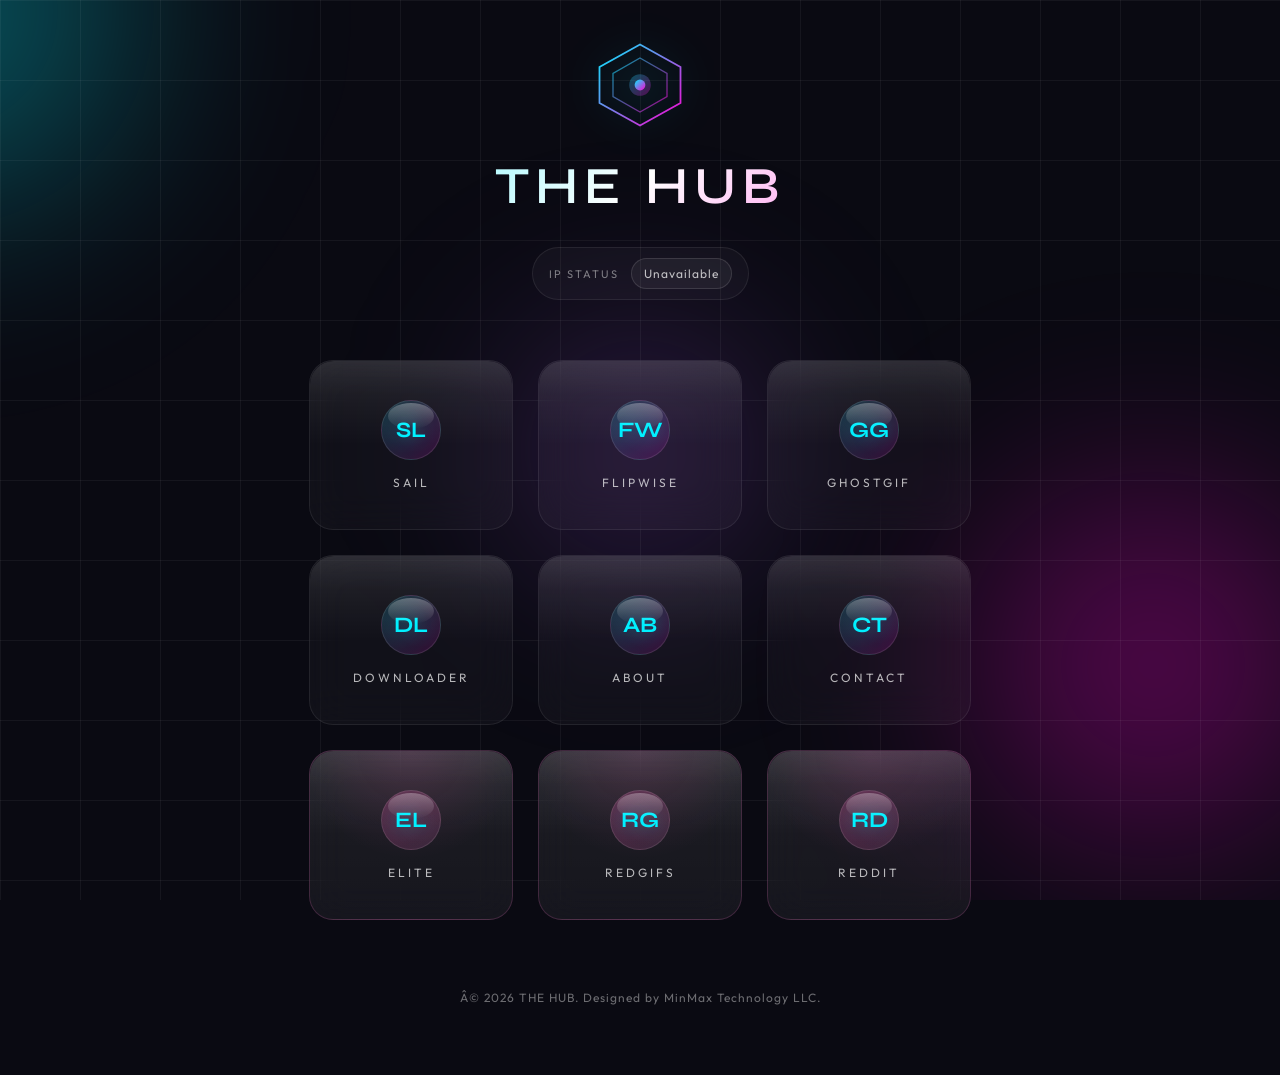
==== commit 82e4e058: "Add files via upload" ====
--- a/index.html
+++ b/index.html
@@ -27,47 +27,8 @@
     <!-- Grid Overlay -->
     <div class="grid-overlay"></div>
 
-    <section class="login-shell" id="loginShell">
-        <div class="login-panel">
-            <div class="login-brand-mark">
-                <svg viewBox="0 0 100 100" xmlns="http://www.w3.org/2000/svg">
-                    <defs>
-                        <linearGradient id="loginGradient" x1="0%" y1="0%" x2="100%" y2="100%">
-                            <stop offset="0%" style="stop-color:#00f0ff"/>
-                            <stop offset="100%" style="stop-color:#ff00d4"/>
-                        </linearGradient>
-                    </defs>
-                    <polygon points="50,5 95,30 95,70 50,95 5,70 5,30" fill="none" stroke="url(#loginGradient)" stroke-width="2"/>
-                    <polygon points="50,20 80,37 80,63 50,80 20,63 20,37" fill="none" stroke="url(#loginGradient)" stroke-width="1.5" opacity="0.6"/>
-                    <circle cx="50" cy="50" r="12" fill="url(#loginGradient)" opacity="0.3"/>
-                    <circle cx="50" cy="50" r="6" fill="url(#loginGradient)"/>
-                </svg>
-            </div>
-            <div class="login-copy">
-                <p class="login-kicker">Secure Entry</p>
-                <h1>Enter The Hub</h1>
-                <p class="login-subtitle">Launch Sail through a dedicated access screen that matches the rest of the experience.</p>
-            </div>
-            <form class="login-form" id="loginForm">
-                <label class="login-field">
-                    <span>Operator</span>
-                    <input type="text" id="loginUsername" name="username" placeholder="Username" autocomplete="username" required>
-                </label>
-                <label class="login-field">
-                    <span>Passkey</span>
-                    <input type="password" id="loginPassword" name="password" placeholder="Password" autocomplete="current-password" required>
-                </label>
-                <div class="login-actions">
-                    <button type="submit" class="login-submit">Access Hub</button>
-                    <button type="button" class="login-clear" id="loginClear">Clear</button>
-                </div>
-                <p class="login-message" id="loginMessage">Enter any username and password to unlock this local session.</p>
-            </form>
-        </div>
-    </section>
-
     <!-- Main Container -->
-    <div class="container is-gated" id="appShell" aria-hidden="true">
+    <div class="container" id="appShell">
         <!-- Header -->
         <div class="header" id="mainHeader">
             <div class="logo">
@@ -89,7 +50,6 @@
                 <span class="brand-ip-label">IP Status</span>
                 <span class="brand-ip-pill" id="brand-ip-pill">Checking...</span>
             </div>
-            <button type="button" class="session-signout" id="sessionSignout">Sign Out</button>
         </div>
 
         <!-- Menu Grid -->
--- a/templatemo-nexaverse.css
+++ b/templatemo-nexaverse.css
@@ -193,192 +193,15 @@
 	z-index: 10;
 	padding: 40px 20px;
 	max-width: 1200px;
-	margin: 0 auto;
-	min-height: 100vh;
+	margin: 0 auto;
+	min-height: 100vh;
 	display: flex;
 	flex-direction: column;
 }
 
-.container.is-gated {
-	display: none;
-}
-
-.container.is-authenticated {
-	display: flex;
-}
-
-.login-shell {
-	position: relative;
-	z-index: 10;
-	min-height: 100vh;
-	display: flex;
-	align-items: center;
-	justify-content: center;
-	padding: 40px 20px;
-}
-
-.login-shell.is-hidden {
-	display: none;
-}
-
-.login-panel {
-	width: min(100%, 520px);
-	padding: 36px;
-	border-radius: 32px;
-	background:
-		linear-gradient(180deg, rgba(255, 255, 255, 0.08), rgba(255, 255, 255, 0.03)),
-		radial-gradient(circle at top, rgba(0, 240, 255, 0.16), transparent 58%),
-		rgba(10, 15, 30, 0.72);
-	border: 1px solid rgba(255, 255, 255, 0.14);
-	box-shadow:
-		0 28px 80px rgba(0, 0, 0, 0.45),
-		0 0 50px rgba(0, 240, 255, 0.08);
-	backdrop-filter: blur(24px);
-	-webkit-backdrop-filter: blur(24px);
-}
-
-.login-brand-mark {
-	width: 84px;
-	height: 84px;
-	margin-bottom: 24px;
-}
-
-.login-brand-mark svg {
-	width: 100%;
-	height: 100%;
-	filter: drop-shadow(0 0 18px rgba(0, 240, 255, 0.2));
-}
-
-.login-kicker {
-	margin: 0 0 10px;
-	font-size: 12px;
-	letter-spacing: 3px;
-	text-transform: uppercase;
-	color: rgba(0, 240, 255, 0.72);
-}
-
-.login-copy h1 {
-	margin: 0;
-	font-family: 'Syne', sans-serif;
-	font-size: clamp(36px, 6vw, 52px);
-	font-weight: 600;
-	line-height: 1;
-	background: linear-gradient(135deg, var(--primary) 0%, #ffffff 48%, var(--secondary) 100%);
-	-webkit-background-clip: text;
-	-webkit-text-fill-color: transparent;
-	background-clip: text;
-}
-
-.login-subtitle {
-	margin: 16px 0 0;
-	font-size: 15px;
-	line-height: 1.7;
-	color: rgba(255, 255, 255, 0.68);
-}
-
-.login-form {
-	margin-top: 28px;
-	display: grid;
-	gap: 18px;
-}
-
-.login-field {
-	display: grid;
-	gap: 8px;
-}
-
-.login-field span {
-	font-size: 11px;
-	letter-spacing: 2px;
-	text-transform: uppercase;
-	color: rgba(255, 255, 255, 0.52);
-}
-
-.login-field input {
-	width: 100%;
-	padding: 16px 18px;
-	border-radius: 18px;
-	border: 1px solid rgba(255, 255, 255, 0.12);
-	background: rgba(255, 255, 255, 0.05);
-	color: #ffffff;
-	font-family: 'Outfit', sans-serif;
-	font-size: 15px;
-	outline: none;
-	transition: border-color 0.2s ease, box-shadow 0.2s ease, background 0.2s ease;
-}
-
-.login-field input::placeholder {
-	color: rgba(255, 255, 255, 0.34);
-}
-
-.login-field input:focus {
-	border-color: rgba(0, 240, 255, 0.45);
-	background: rgba(255, 255, 255, 0.08);
-	box-shadow: 0 0 0 4px rgba(0, 240, 255, 0.12);
-}
-
-.login-actions {
-	display: flex;
-	gap: 12px;
-	flex-wrap: wrap;
-}
-
-.login-submit,
-.login-clear,
-.session-signout {
-	border: none;
-	border-radius: 999px;
-	padding: 13px 20px;
-	font-family: 'Outfit', sans-serif;
-	font-size: 13px;
-	letter-spacing: 1.5px;
-	text-transform: uppercase;
-	cursor: pointer;
-	transition: transform 0.2s ease, box-shadow 0.2s ease, background 0.2s ease, color 0.2s ease;
-}
-
-.login-submit {
-	background: linear-gradient(135deg, rgba(0, 240, 255, 0.92), rgba(255, 0, 212, 0.88));
-	color: #04111f;
-	box-shadow: 0 18px 32px rgba(0, 0, 0, 0.28);
-}
-
-.login-submit:hover,
-.session-signout:hover {
-	transform: translateY(-1px);
-}
-
-.login-clear,
-.session-signout {
-	background: rgba(255, 255, 255, 0.06);
-	border: 1px solid rgba(255, 255, 255, 0.12);
-	color: rgba(255, 255, 255, 0.78);
-}
-
-.login-clear:hover,
-.session-signout:hover {
-	background: rgba(255, 255, 255, 0.12);
-	color: #ffffff;
-}
-
-.login-message {
-	margin: 0;
-	min-height: 22px;
-	font-size: 13px;
-	color: rgba(255, 255, 255, 0.56);
-}
-
-.login-message.is-error {
-	color: rgba(255, 178, 184, 0.95);
-}
-
-.login-message.is-success {
-	color: #8df2c2;
-}
-
-/* Header */
-.header {
-	text-align: center;
+/* Header */
+.header {
+	text-align: center;
 	margin-bottom: 60px;
 	opacity: 0;
 	animation: fadeUp 0.8s ease-out 1s forwards;
@@ -477,16 +300,9 @@
 	color: rgba(255, 255, 255, 0.72);
 }
 
-.session-signout {
-	margin: 24px auto 0;
-	display: inline-flex;
-	align-items: center;
-	justify-content: center;
-}
-
-/* Menu Grid */
-.menu-grid {
-	display: grid;
+/* Menu Grid */
+.menu-grid {
+	display: grid;
 	grid-template-columns: repeat(3, 204px);
 	gap: 25px;
 	margin: 0 auto 40px;
@@ -4394,24 +4210,6 @@
 		padding: 20px 15px;
 	}
 
-	.login-shell {
-		padding: 20px 15px;
-	}
-
-	.login-panel {
-		padding: 24px 20px;
-		border-radius: 24px;
-	}
-
-	.login-actions {
-		flex-direction: column;
-	}
-
-	.login-submit,
-	.login-clear {
-		width: 100%;
-	}
-
 	.sail-embed-shell,
 	.sail-embed-shell iframe {
 		min-height: 320px;
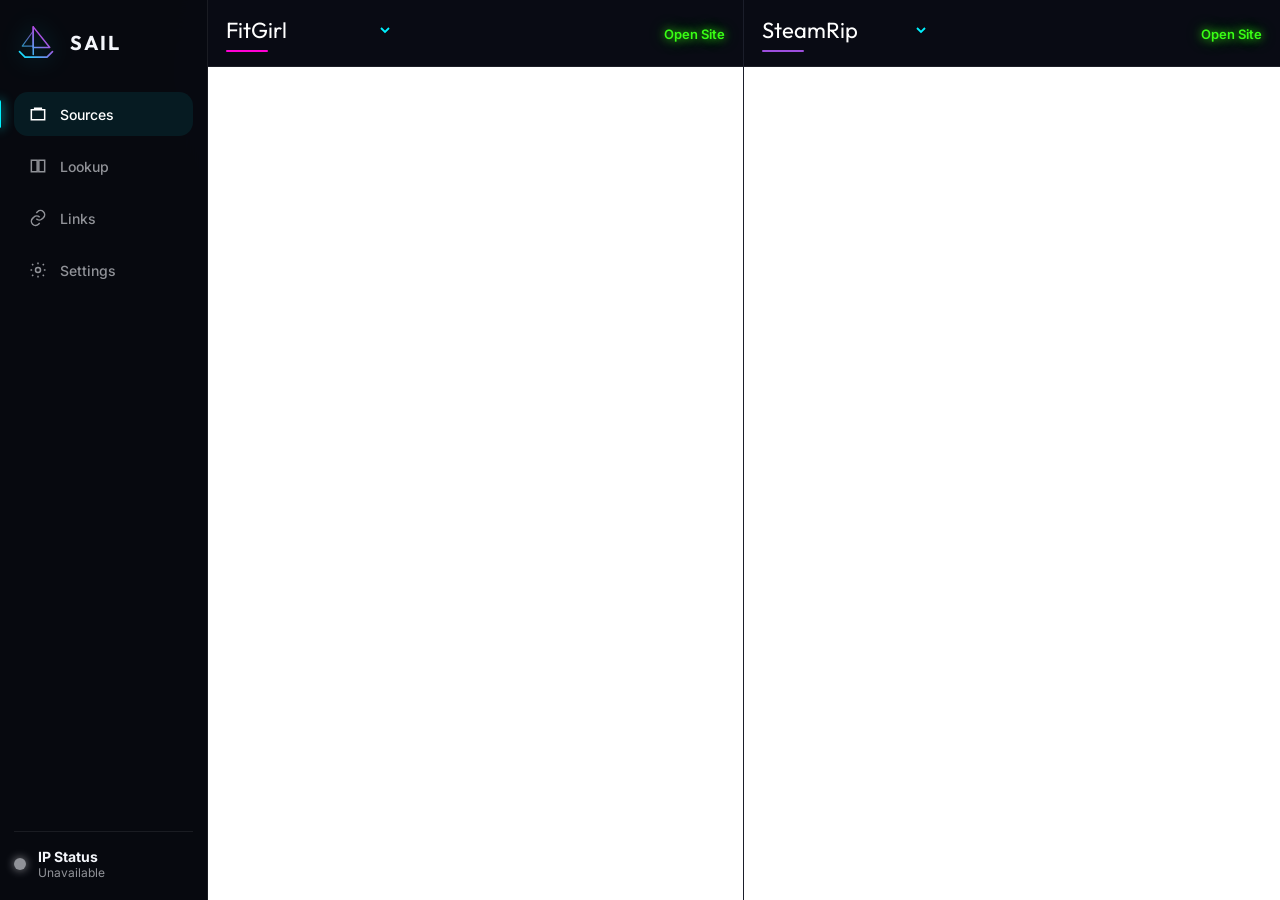
==== commit 4dd05048: "Add files via upload" ====
--- a/index.html
+++ b/index.html
@@ -1,1151 +1,199 @@
-﻿<!DOCTYPE html>
+<!DOCTYPE html>
 <html lang="en">
 <head>
     <meta charset="UTF-8">
     <meta name="viewport" content="width=device-width, initial-scale=1.0">
-    <title>THE HUB</title>
-    <link rel="preconnect" href="https://fonts.googleapis.com">
+    <title>Sail</title>
+    <link rel="preconnect" href="https://fonts.googleapis.com">
     <link rel="preconnect" href="https://fonts.gstatic.com" crossorigin>
-    <link href="https://fonts.googleapis.com/css2?family=Outfit:wght@200;300;400;500;600&family=Syne:wght@400;500;600;700&display=swap" rel="stylesheet">
-    <link rel="stylesheet" href="templatemo-nexaverse.css">
-
+    <link href="https://fonts.googleapis.com/css2?family=Inter:wght@400;500;600;700&family=Outfit:wght@400;500;600;700&display=swap" rel="stylesheet">
+    <link rel="stylesheet" href="css/sail.css">
 </head>
-<body>
-    <!-- Loading Screen -->
-    <div class="loading-screen" id="loadingScreen">
-        <div class="loader-ring"></div>
-        <div class="loading-text">Initializing Experience...</div>
-    </div>
-
-    <!-- Ambient Background -->
-    <div class="ambient-bg">
-        <div class="orb orb-1 ambient-wander"></div>
-        <div class="orb orb-2 ambient-wander"></div>
-        <div class="orb orb-3"></div>
+<body>
+    <div class="ambient" aria-hidden="true">
+        <div class="orb orb-cyan"></div>
+        <div class="orb orb-magenta"></div>
     </div>
 
-    <!-- Grid Overlay -->
-    <div class="grid-overlay"></div>
-
-    <!-- Main Container -->
-    <div class="container" id="appShell">
-        <!-- Header -->
-        <div class="header" id="mainHeader">
-            <div class="logo">
-                <svg viewBox="0 0 100 100" xmlns="http://www.w3.org/2000/svg">
-                    <defs>
-                        <linearGradient id="logoGradient" x1="0%" y1="0%" x2="100%" y2="100%">
-                            <stop offset="0%" style="stop-color:#00f0ff"/>
-                            <stop offset="100%" style="stop-color:#ff00d4"/>
-                        </linearGradient>
-                    </defs>
-                    <polygon points="50,5 95,30 95,70 50,95 5,70 5,30" fill="none" stroke="url(#logoGradient)" stroke-width="2"/>
-                    <polygon points="50,20 80,37 80,63 50,80 20,63 20,37" fill="none" stroke="url(#logoGradient)" stroke-width="1.5" opacity="0.6"/>
-                    <circle cx="50" cy="50" r="12" fill="url(#logoGradient)" opacity="0.3"/>
-                    <circle cx="50" cy="50" r="6" fill="url(#logoGradient)"/>
-                </svg>
-            </div>
-            <h1 class="brand-name">THE HUB</h1>
-            <div class="brand-ip-status" id="brand-ip-status">
-                <span class="brand-ip-label">IP Status</span>
-                <span class="brand-ip-pill" id="brand-ip-pill">Checking...</span>
-            </div>
-        </div>
+    <div class="app">
+        <aside class="sidebar">
+            <div class="brand">
+                <div class="logo" aria-hidden="true">
+                    <svg viewBox="0 0 64 64" fill="none" xmlns="http://www.w3.org/2000/svg">
+                        <defs>
+                            <linearGradient id="sail-mark" x1="8" y1="56" x2="56" y2="8" gradientUnits="userSpaceOnUse">
+                                <stop stop-color="#00f2ff"/>
+                                <stop offset="1" stop-color="#ff00d4"/>
+                            </linearGradient>
+                        </defs>
+                        <path d="M28 50 V10" stroke="url(#sail-mark)" stroke-width="2.2" stroke-linecap="round"/>
+                        <path d="M28 10 L52 40 H28 Z" stroke="url(#sail-mark)" stroke-width="2.2" stroke-linejoin="round"/>
+                        <path d="M28 16 L12 38 H28" stroke="url(#sail-mark)" stroke-width="1.7" stroke-linejoin="round" opacity="0.75"/>
+                        <path d="M8 46 L16 54 H48 L56 46" stroke="url(#sail-mark)" stroke-width="2.4" stroke-linecap="round" stroke-linejoin="round"/>
+                    </svg>
+                </div>
+                <strong>Sail</strong>
+            </div>
 
-        <!-- Menu Grid -->
-        <div class="menu-grid" id="menuGrid">
-            <div class="menu-item initial-load" data-section="sail">
-                <div class="menu-badge">SL</div>
-                <div class="menu-title">Sail</div>
-            </div>
-            <div class="menu-item initial-load" data-section="flipwise">
-                <div class="menu-badge">FW</div>
-                <div class="menu-title">FlipWise</div>
-            </div>
-            <div class="menu-item initial-load" data-section="ghostgif">
-                <div class="menu-badge">GG</div>
-                <div class="menu-title">GhostGIF</div>
-            </div>
-            <div class="menu-item initial-load" data-section="downloader">
-                <div class="menu-badge">DL</div>
-                <div class="menu-title">Downloader</div>
-            </div>
-            <div class="menu-item initial-load" data-section="about">
-                <div class="menu-badge">AB</div>
-                <div class="menu-title">About</div>
-            </div>
-            <div class="menu-item initial-load" data-section="contact">
-                <div class="menu-badge">CT</div>
-                <div class="menu-title">Contact</div>
-            </div>
-            <div class="menu-item initial-load" data-section="elite">
-                <div class="menu-badge">EL</div>
-                <div class="menu-title">Elite</div>
-            </div>
-            <div class="menu-item initial-load" data-section="gallery">
-                <div class="menu-badge">RG</div>
-                <div class="menu-title">Redgifs</div>
-            </div>
-            <div class="menu-item initial-load" data-section="testimonials">
-                <div class="menu-badge">RD</div>
-                <div class="menu-title">Reddit</div>
-            </div>
-        </div>
+            <nav class="nav" aria-label="Primary">
+                <button class="nav-item is-active" data-view="sources" type="button">
+                    <svg viewBox="0 0 24 24" fill="none" stroke="currentColor" stroke-width="1.8"><path d="M4 7h16v12H4z"/><path d="M8 7V5h8v2"/></svg>
+                    <span>Sources</span>
+                </button>
+                <button class="nav-item" data-view="lookup" type="button">
+                    <svg viewBox="0 0 24 24" fill="none" stroke="currentColor" stroke-width="1.8"><path d="M4 5h7v14H4zM13 5h7v14h-7z"/></svg>
+                    <span>Lookup</span>
+                </button>
+                <button class="nav-item" data-view="links" type="button">
+                    <svg viewBox="0 0 24 24" fill="none" stroke="currentColor" stroke-width="1.8"><path d="M10 13a5 5 0 0 0 7.07 0l1.42-1.41a5 5 0 0 0-7.07-7.08L10 5.93"/><path d="M14 11a5 5 0 0 0-7.07 0L5.5 12.42a5 5 0 0 0 7.07 7.07L14 18.07"/></svg>
+                    <span>Links</span>
+                </button>
+                <button class="nav-item" data-view="settings" type="button">
+                    <svg viewBox="0 0 24 24" fill="none" stroke="currentColor" stroke-width="1.8"><circle cx="12" cy="12" r="3"/><path d="M12 3v2M12 19v2M4.9 4.9l1.4 1.4M17.7 17.7l1.4 1.4M3 12h2M19 12h2M4.9 19.1l1.4-1.4M17.7 6.3l1.4-1.4"/></svg>
+                    <span>Settings</span>
+                </button>
+            </nav>
 
-        <!-- Content Sections -->
-        <div id="contentArea">
-            <!-- Sail Section -->
-            <div class="content-section" id="sail">
-                <div class="section-header-small">
-                    <div class="small-logo">
-                        <svg viewBox="0 0 100 100" xmlns="http://www.w3.org/2000/svg">
-                            <defs>
-                                <linearGradient id="smallLogoGrad" x1="0%" y1="0%" x2="100%" y2="100%">
-                                    <stop offset="0%" style="stop-color:#00f0ff"/>
-                                    <stop offset="100%" style="stop-color:#ff00d4"/>
-                                </linearGradient>
-                            </defs>
-                            <polygon points="50,10 85,32 85,68 50,90 15,68 15,32" fill="none" stroke="url(#smallLogoGrad)" stroke-width="3"/>
-                            <circle cx="50" cy="50" r="10" fill="url(#smallLogoGrad)"/>
-                        </svg>
-                    </div>
-                    <div class="small-brand">
-                        <h3>THE HUB</h3>
-                    </div>
-                </div>
-                <button class="back-btn" type="button">BACK</button>
-                
-                <div class="section-header">
-                    <h2 class="section-title">Sail</h2>
-                    <p class="section-subtitle">A polished launch point for games, tools, and trusted links</p>
-                </div>
-
-                <section class="sail-panel sail-status-panel">
-                    <div class="sail-status-brand">
-                        <div>
-                            <p class="sail-panel-kicker">Live Status</p>
-                            <p class="sail-status-helper">Protected links are monitored</p>
-                        </div>
-                    </div>
-                    <div class="sail-status-meta">
-                        <span class="sail-panel-kicker">Current IP</span>
-                        <span class="small-brand-ip-pill sail-status-pill" id="small-brand-ip-pill">Checking...</span>
-                    </div>
-                </section>
-
-                <div class="sail-embed-grid">
-                    <section class="sail-panel sail-embed-panel">
-                        <div class="sail-panel-header">
-                            <div>
-                                <h3>FitGirl</h3>
-                            </div>
-                            <a href="https://fitgirl-repacks.site/" target="_blank" rel="noopener noreferrer" data-protected-link="true">Open Site</a>
-                        </div>
-                        <div class="sail-embed-shell">
-                            <iframe src="https://fitgirl-repacks.site/" title="FitGirl Releases" loading="lazy"></iframe>
-                        </div>
-                    </section>
-
-                    <section class="sail-panel sail-embed-panel">
-                        <div class="sail-panel-header">
-                            <div>
-                                <h3>SteamRip</h3>
-                            </div>
-                            <a href="https://steamrip.com/" target="_blank" rel="noopener noreferrer" data-protected-link="true">Open Site</a>
-                        </div>
-                        <div class="sail-embed-shell">
-                            <iframe src="https://steamrip.com/" title="SteamRip Updates" loading="lazy"></iframe>
-                        </div>
-                    </section>
-                </div>
-
-                <div class="sail-tools-grid">
-                    <section class="sail-panel sail-tool-card sail-tool-card-wide">
-                        <p class="sail-panel-kicker">Search Tool</p>
-                        <h3>RAWG Game Search</h3>
-                        <p>Search a game title and pull quick release details, artwork, and screenshots without leaving Sail.</p>
-                        <form class="sail-search-form" id="game-search-form">
-                            <input type="text" id="game-search-input" placeholder="Search for a game" required>
-                            <button type="submit">Search</button>
-                            <button type="button" class="sail-search-reset" id="game-search-reset">Reset</button>
-                        </form>
-                        <div class="sail-search-result" id="game-search-result">
-                            <div class="sail-search-empty">Search results will appear here.</div>
-                        </div>
-                    </section>
-
-                </div>
-
-                <section class="sail-panel sail-links-panel">
-                    <div class="sail-panel-header">
-                        <div>
-                            <p class="sail-panel-kicker">Curated Resources</p>
-                            <h3>Quick Access Links</h3>
-                        </div>
-                        <span class="sail-panel-note">Organized from the legacy sidebar</span>
-                    </div>
-
-                    <div class="sail-links-grid">
-                        <div class="sail-link-group">
-                            <h4>Computer</h4>
-                            <div class="sail-link-list">
-                                <a href="https://www.gog-games.to/" target="_blank" rel="noopener noreferrer" data-protected-link="true">GOG Games</a>
-                                <a href="https://www.cg-gamespc.com/" target="_blank" rel="noopener noreferrer" data-protected-link="true">CG Games PC</a>
-                                <a href="https://abandonwaregames.net/" target="_blank" rel="noopener noreferrer" data-protected-link="true">Abandonware Games</a>
-                                <a href="https://gamepcfull.com/" target="_blank" rel="noopener noreferrer" data-protected-link="true">Game PC Full</a>
-                                <a href="https://getfreegames.net/" target="_blank" rel="noopener noreferrer" data-protected-link="true">Get Free Games</a>
-                                <a href="https://www.gamespack.net/" target="_blank" rel="noopener noreferrer" data-protected-link="true">Games Pack</a>
-                                <a href="https://www.gamezdl.cc/" target="_blank" rel="noopener noreferrer" data-protected-link="true">GamezDL</a>
-                                <a href="https://www.ankergames.net/" target="_blank" rel="noopener noreferrer" data-protected-link="true">Anker Games</a>
-                                <a href="https://fitgirl-repacks.site/" target="_blank" rel="noopener noreferrer" data-protected-link="true">FitGirl Repacks</a>
-                            </div>
-                        </div>
-
-                        <div class="sail-link-group">
-                            <h4>Android</h4>
-                            <div class="sail-link-list">
-                                <a href="https://apkmody.com/" target="_blank" rel="noopener noreferrer" data-protected-link="true">APKMODY</a>
-                                <a href="https://modyolo.com/" target="_blank" rel="noopener noreferrer" data-protected-link="true">Modyolo</a>
-                            </div>
-                        </div>
-
-                        <div class="sail-link-group">
-                            <h4>Streaming</h4>
-                            <div class="sail-link-list">
-                                <a href="https://www.cineby.app/" target="_blank" rel="noopener noreferrer" data-protected-link="true">Cineby</a>
-                                <a href="https://broflix.cc/" target="_blank" rel="noopener noreferrer" data-protected-link="true">BROFLIX</a>
-                                <a href="https://freek.to/" target="_blank" rel="noopener noreferrer" data-protected-link="true">FREEK</a>
-                                <a href="https://www.1shows.nl/" target="_blank" rel="noopener noreferrer" data-protected-link="true">1Shows</a>
-                            </div>
-                        </div>
-
-                        <div class="sail-link-group">
-                            <h4>Reddit</h4>
-                            <div class="sail-link-list">
-                                <a href="https://www.reddit.com/r/Piracy/wiki/megathread" target="_blank" rel="noopener noreferrer" data-protected-link="true">Piracy Megathread</a>
-                                <a href="https://www.reddit.com/" target="_blank" rel="noopener noreferrer" data-protected-link="true">Reddit Home</a>
-                            </div>
-                        </div>
-                    </div>
-                </section>
-            </div>
+            <button class="ip-monitor" id="ip-monitor" type="button" data-view="settings">
+                <span class="ip-monitor-dot is-unknown" id="sidebar-ip-dot" aria-hidden="true"></span>
+                <div>
+                    <strong id="sidebar-ip-label">IP Status</strong>
+                    <span id="sidebar-ip-value">Checking...</span>
+                </div>
+            </button>
+        </aside>
 
-            <!-- Elite Section -->
-            <div class="content-section" id="elite">
-                <div class="section-header-small">
-                    <div class="small-logo">
-                        <svg viewBox="0 0 100 100" xmlns="http://www.w3.org/2000/svg">
-                            <defs>
-                                <linearGradient id="smallLogoGrad2" x1="0%" y1="0%" x2="100%" y2="100%">
-                                    <stop offset="0%" style="stop-color:#00f0ff"/>
-                                    <stop offset="100%" style="stop-color:#ff00d4"/>
-                                </linearGradient>
-                            </defs>
-                            <polygon points="50,10 85,32 85,68 50,90 15,68 15,32" fill="none" stroke="url(#smallLogoGrad2)" stroke-width="3"/>
-                            <circle cx="50" cy="50" r="10" fill="url(#smallLogoGrad2)"/>
-                        </svg>
-                    </div>
-                    <div class="small-brand">
-                        <h3>THE HUB</h3>
-                    </div>
-                </div>
-                <button class="back-btn" type="button">BACK</button>
-
-                <div class="section-header">
-                    <h2 class="section-title">Elite</h2>
-                    <p class="section-subtitle">A dedicated embedded viewer built to drop your source in cleanly.</p>
-                </div>
-
-                <section class="elite-shell">
-                    <div class="elite-viewer-grid">
-                        <div class="elite-viewer-card">
-                            <div class="elite-frame-viewport">
-                                <iframe
-                                    id="elite-frame"
-                                    class="elite-frame"
-                                    title="Elite embedded viewer"
-                                    src="https://www.elitebabes.com/random/?sort=gallery&label=1">
-                                </iframe>
-                            </div>
-                        </div>
-
-                        <div class="elite-viewer-card">
-                            <div class="elite-frame-viewport">
-                                <iframe
-                                    id="elite-frame-secondary"
-                                    class="elite-frame"
-                                    title="Elite companion viewer"
-                                    src="https://www.elitebabes.com/random/?sort=gallery&label=1">
-                                </iframe>
-                            </div>
-                        </div>
-                    </div>
-                </section>
-            </div>
-
-            <!-- Gallery Section -->
-            <div class="content-section" id="gallery">
-                <div class="section-header-small">
-                    <div class="small-logo">
-                        <svg viewBox="0 0 100 100" xmlns="http://www.w3.org/2000/svg">
-                            <defs>
-                                <linearGradient id="smallLogoGrad3" x1="0%" y1="0%" x2="100%" y2="100%">
-                                    <stop offset="0%" style="stop-color:#00f0ff"/>
-                                    <stop offset="100%" style="stop-color:#ff00d4"/>
-                                </linearGradient>
-                            </defs>
-                            <polygon points="50,10 85,32 85,68 50,90 15,68 15,32" fill="none" stroke="url(#smallLogoGrad3)" stroke-width="3"/>
-                            <circle cx="50" cy="50" r="10" fill="url(#smallLogoGrad3)"/>
-                        </svg>
-                    </div>
-                    <div class="small-brand">
-                        <h3>THE HUB</h3>
-                    </div>
-                </div>
-                <button class="back-btn" type="button">BACK</button>
-
-                <div class="section-header">
-                    <h2 class="section-title">Redgifs Viewer</h2>
-                    <p class="section-subtitle">Paste a Redgifs link and keep the viewing flow inside THE HUB.</p>
-                </div>
-
-                <div class="redgifs-layout">
-                    <section class="redgifs-panel redgifs-toolbar-card">
-                        <div class="redgifs-toolbar-copy">
-                            <p class="sail-panel-kicker">Embed Tool</p>
-                            <h3>Open a Redgifs page without leaving the site.</h3>
-                            <p>Paste a watch, user, or embed-style Redgifs URL. THE HUB will try the cleaner embedded route first and keep an open-direct fallback ready if the source resists framing.</p>
-                        </div>
-                        <form class="redgifs-form" id="redgifs-form">
-                            <input type="url" id="redgifs-input" class="redgifs-input" placeholder="https://www.redgifs.com/watch/..." autocomplete="off">
-                            <div class="redgifs-actions">
-                                <button type="submit" class="ghostgif-action">Load</button>
-                                <button type="button" class="ghostgif-action ghostgif-action-secondary" id="redgifs-reset">Reset</button>
-                                <a class="flipwise-open-link" id="redgifs-open-direct" href="https://www.redgifs.com/" target="_blank" rel="noopener">Open Direct</a>
-                            </div>
-                        </form>
-                        <div class="redgifs-quick-row" id="redgifs-quick-row">
-                            <button type="button" class="redgifs-quick-chip" data-redgifs-url="https://www.redgifs.com/">Home</button>
-                        </div>
-                    </section>
-
-                    <section class="redgifs-panel redgifs-viewer-card">
-                        <div class="redgifs-frame-shell">
-                            <iframe
-                                id="redgifs-frame"
-                                class="redgifs-frame"
-                                title="Redgifs viewer"
-                                src="about:blank"
-                                loading="lazy">
-                            </iframe>
-                            <div class="redgifs-empty-state" id="redgifs-empty-state">
-                                <h4>Viewer ready</h4>
-                                <p>Load a Redgifs link above to try an in-Hub viewer. If the target blocks embedding, use `Open Direct` as the fallback.</p>
-                            </div>
-                        </div>
-                    </section>
-
-                </div>
-
-            </div>
-
-            <!-- Reddit Section -->
-            <div class="content-section" id="testimonials">
-                <div class="section-header-small">
-                    <div class="small-logo">
-                        <svg viewBox="0 0 100 100" xmlns="http://www.w3.org/2000/svg">
-                            <defs>
-                                <linearGradient id="smallLogoGrad4" x1="0%" y1="0%" x2="100%" y2="100%">
-                                    <stop offset="0%" style="stop-color:#00f0ff"/>
-                                    <stop offset="100%" style="stop-color:#ff00d4"/>
-                                </linearGradient>
-                            </defs>
-                            <polygon points="50,10 85,32 85,68 50,90 15,68 15,32" fill="none" stroke="url(#smallLogoGrad4)" stroke-width="3"/>
-                            <circle cx="50" cy="50" r="10" fill="url(#smallLogoGrad4)"/>
-                        </svg>
-                    </div>
-                    <div class="small-brand">
-                        <h3>THE HUB</h3>
-                    </div>
-                </div>
-                <button class="back-btn" type="button">BACK</button>
-
-                <div class="section-header">
-                    <h2 class="section-title">Reddit Grid</h2>
-                    <p class="section-subtitle">A rotating set of safe image pulls styled like a cleaner version of the legacy Reddit panel.</p>
-                </div>
-
-                <div class="reddit-hub-toolbar">
-                    <div class="reddit-hub-copy">
-                        <p class="sail-panel-kicker">Live Pull</p>
-                        <h3>Safe random image refresh</h3>
-                        <p>Each tile pulls a fresh image from a curated list of non-explicit subreddits. Click any image to open it larger, or refresh the full grid when you want a new pass.</p>
-                    </div>
-                    <div class="reddit-hub-actions">
-                        <button type="button" class="ghostgif-action" id="reddit-refresh-btn">Refresh Grid</button>
-                    </div>
-                </div>
-
-                <div class="reddit-hub-grid" id="reddit-hub-grid">
-                    <div class="reddit-hub-card"><div class="flipwise-empty">Loading Reddit media...</div></div>
-                    <div class="reddit-hub-card"><div class="flipwise-empty">Loading Reddit media...</div></div>
-                    <div class="reddit-hub-card"><div class="flipwise-empty">Loading Reddit media...</div></div>
-                    <div class="reddit-hub-card"><div class="flipwise-empty">Loading Reddit media...</div></div>
-                    <div class="reddit-hub-card"><div class="flipwise-empty">Loading Reddit media...</div></div>
-                    <div class="reddit-hub-card"><div class="flipwise-empty">Loading Reddit media...</div></div>
-                </div>
-
-                <div class="reddit-lightbox" id="reddit-lightbox" aria-hidden="true">
-                    <button type="button" class="reddit-lightbox-close" id="reddit-lightbox-close">Close</button>
-                    <img id="reddit-lightbox-image" alt="Expanded Reddit media">
-                    <video id="reddit-lightbox-video" class="reddit-lightbox-video" controls playsinline hidden></video>
-                </div>
-            </div>
-
-            <!-- About Section -->
-            <div class="content-section" id="about">
-                <div class="section-header-small">
-                    <div class="small-logo">
-                        <svg viewBox="0 0 100 100" xmlns="http://www.w3.org/2000/svg">
-                            <defs>
-                                <linearGradient id="smallLogoGrad5" x1="0%" y1="0%" x2="100%" y2="100%">
-                                    <stop offset="0%" style="stop-color:#00f0ff"/>
-                                    <stop offset="100%" style="stop-color:#ff00d4"/>
-                                </linearGradient>
-                            </defs>
-                            <polygon points="50,10 85,32 85,68 50,90 15,68 15,32" fill="none" stroke="url(#smallLogoGrad5)" stroke-width="3"/>
-                            <circle cx="50" cy="50" r="10" fill="url(#smallLogoGrad5)"/>
-                        </svg>
-                    </div>
-                    <div class="small-brand">
-                        <h3>THE HUB</h3>
-                    </div>
-                </div>
-                <button class="back-btn" type="button">BACK</button>
-
-                <div class="section-header">
-                    <h2 class="section-title">About</h2>
-                    <p class="section-subtitle">The personal workspace behind THE HUB</p>
+        <div class="workspace is-sources">
+            <header class="topbar">
+                <div class="greeting">
+                    <p id="greeting-text">Welcome aboard</p>
+                    <span class="pulse-dot" aria-hidden="true"></span>
                 </div>
 
-                <div class="about-content">
-                    <div class="about-text">
-                        <h3>One launcher, multiple real tools</h3>
-                        <p>THE HUB is a personal site built around tools that actually get used: game discovery, media handling, downloading workflows, embedded viewers, and OSRS flipping utilities.</p>
-                        <p>Instead of acting like a generic portfolio, it brings together the strongest ideas from older proof-of-concept pages and reshapes them into one cleaner, more polished home base.</p>
-                        <p>The goal is simple: keep the personality, keep the utility, and make each section feel intentional enough to live beside the others without turning into clutter.</p>
-                        
-                    </div>
-                    <div class="about-image">
-                        <img src="images/about-our-team.jpg" alt="Our Team">
-                    </div>
+                <div class="topbar-actions">
+                    <button class="notify-btn" id="notify-btn" type="button" aria-label="IP status">
+                        <svg viewBox="0 0 24 24" fill="none" stroke="currentColor" stroke-width="1.8"><path d="M6 9a6 6 0 1 1 12 0c0 7 2 7 2 9H4c0-2 2-2 2-9z"/><path d="M10 21h4"/></svg>
+                        <span class="notify-dot" id="notify-dot" hidden></span>
+                    </button>
                 </div>
-            </div>
+            </header>
 
-            <!-- Contact Section -->
-            <div class="content-section" id="contact">
-                <div class="section-header-small">
-                    <div class="small-logo">
-                        <svg viewBox="0 0 100 100" xmlns="http://www.w3.org/2000/svg">
-                            <defs>
-                                <linearGradient id="smallLogoGrad6" x1="0%" y1="0%" x2="100%" y2="100%">
-                                    <stop offset="0%" style="stop-color:#00f0ff"/>
-                                    <stop offset="100%" style="stop-color:#ff00d4"/>
-                                </linearGradient>
-                            </defs>
-                            <polygon points="50,10 85,32 85,68 50,90 15,68 15,32" fill="none" stroke="url(#smallLogoGrad6)" stroke-width="3"/>
-                            <circle cx="50" cy="50" r="10" fill="url(#smallLogoGrad6)"/>
-                        </svg>
-                    </div>
-                    <div class="small-brand">
-                        <h3>THE HUB</h3>
-                    </div>
-                </div>
-                <button class="back-btn" type="button">BACK</button>
-
-                <div class="section-header">
-                    <h2 class="section-title">Contact</h2>
-                    <p class="section-subtitle">Direct links for reaching the person behind THE HUB</p>
-                </div>
-
-                <div class="contact-grid">
-                    <div class="contact-form">
-                        <div class="form-group">
-                            <input type="text" placeholder="Your Name">
-                        </div>
-                        <div class="form-group">
-                            <input type="email" placeholder="Your Email">
-                        </div>
-                        <div class="form-group">
-                            <input type="text" placeholder="Subject">
-                        </div>
-                        <div class="form-group">
-                            <textarea placeholder="Your Message"></textarea>
-                        </div>
-                        <button class="submit-btn">Send Message</button>
-                    </div>
-                    <div class="contact-info">
-                        <div class="contact-item">
-                            <div class="contact-icon">HQ</div>
-                            <div class="contact-details">
-                                <h4>Status</h4>
-                                <p>Personal project workspace based in the United States</p>
+            <main>
+                <section class="view view-sources is-active" id="view-sources" data-view-panel="sources">
+                    <article class="source-pane" data-source-side="left">
+                        <div class="source-head">
+                            <label class="source-picker">
+                                <span class="visually-hidden">Left source</span>
+                                <select id="source-left-select"></select>
+                            </label>
+                            <div class="source-actions">
+                                <a id="source-left-open" href="https://fitgirl-repacks.site/" target="_blank" rel="noopener noreferrer" data-protected-link="true">Open Site</a>
                             </div>
                         </div>
-                        <div class="contact-item">
-                            <div class="contact-icon">@</div>
-                            <div class="contact-details">
-                                <h4>Email</h4>
-                                <p>contact@thehub.local</p>
+                        <iframe id="source-left-frame" title="Left source" hidden></iframe>
+                        <div class="source-fallback" id="source-left-fallback">
+                            <strong id="source-left-name">FitGirl</strong>
+                            <p>This catalog blocks embeds. Open it in a new tab to browse.</p>
+                            <a class="btn-primary" id="source-left-launch" href="https://fitgirl-repacks.site/" target="_blank" rel="noopener noreferrer" data-protected-link="true">Open FitGirl</a>
+                        </div>
+                    </article>
+                    <article class="source-pane" data-source-side="right">
+                        <div class="source-head">
+                            <label class="source-picker">
+                                <span class="visually-hidden">Right source</span>
+                                <select id="source-right-select"></select>
+                            </label>
+                            <div class="source-actions">
+                                <a id="source-right-open" href="https://steamrip.com/" target="_blank" rel="noopener noreferrer" data-protected-link="true">Open Site</a>
                             </div>
                         </div>
-                        <div class="contact-item">
-                            <div class="contact-icon">ID</div>
-                            <div class="contact-details">
-                                <h4>Focus</h4>
-                                <p>Custom tools, embedded viewers, and workflow dashboards</p>
+                        <iframe id="source-right-frame" title="Right source" hidden></iframe>
+                        <div class="source-fallback" id="source-right-fallback">
+                            <strong id="source-right-name">SteamRip</strong>
+                            <p>This catalog blocks embeds. Open it in a new tab to browse.</p>
+                            <a class="btn-primary" id="source-right-launch" href="https://steamrip.com/" target="_blank" rel="noopener noreferrer" data-protected-link="true">Open SteamRip</a>
+                        </div>
+                    </article>
+                </section>
+
+                <section class="view view-lookup" id="view-lookup" data-view-panel="lookup" hidden>
+                    <form class="lookup-search" id="lookup-search-form">
+                        <label class="lookup-search-field">
+                            <svg viewBox="0 0 24 24" fill="none" stroke="currentColor" stroke-width="1.8"><circle cx="11" cy="11" r="7"/><path d="m20 20-3.2-3.2"/></svg>
+                            <input type="search" id="lookup-search-input" placeholder="Search RAWG and Hiz together" autocomplete="off">
+                        </label>
+                        <button type="submit" class="btn-primary">Search</button>
+                    </form>
+                    <article class="source-pane">
+                        <div class="source-head">
+                            <h2>RAWG</h2>
+                            <div class="source-actions">
+                                <a id="lookup-rawg-open" href="https://rawg.io/" target="_blank" rel="noopener noreferrer">Open Site</a>
                             </div>
                         </div>
+                        <iframe id="lookup-rawg-frame" src="https://rawg.io/" title="RAWG"></iframe>
+                    </article>
+                    <article class="source-pane">
+                        <div class="source-head">
+                            <h2>HizSearch</h2>
+                            <div class="source-actions">
+                                <a id="lookup-hiz-open" href="https://hizsearch.pages.dev/" target="_blank" rel="noopener noreferrer">Open Site</a>
+                            </div>
+                        </div>
+                        <iframe id="lookup-hiz-frame" src="https://hizsearch.pages.dev/" title="HizSearch"></iframe>
+                    </article>
+                </section>
+
+                <section class="view" id="view-links" data-view-panel="links" hidden>
+                    <div class="page-head">
+                        <div>
+                            <p class="kicker">Curated resources</p>
+                            <h1>Links</h1>
+                            <p>The same quick-access collections from the live Sail panel.</p>
+                        </div>
                     </div>
-                </div>
-            </div>
-
-            <div class="content-section" id="ghostgif">
-                <div class="section-header-small">
-                    <div class="small-logo">
-                        <svg viewBox="0 0 100 100" xmlns="http://www.w3.org/2000/svg">
-                            <defs>
-                                <linearGradient id="smallLogoGrad7" x1="0%" y1="0%" x2="100%" y2="100%">
-                                    <stop offset="0%" style="stop-color:#00f0ff"/>
-                                    <stop offset="100%" style="stop-color:#ff00d4"/>
-                                </linearGradient>
-                            </defs>
-                            <polygon points="50,10 85,32 85,68 50,90 15,68 15,32" fill="none" stroke="url(#smallLogoGrad7)" stroke-width="3"/>
-                            <circle cx="50" cy="50" r="10" fill="url(#smallLogoGrad7)"/>
-                        </svg>
-                    </div>
-                    <div class="small-brand">
-                        <h3>THE HUB</h3>
-                    </div>
-                </div>
-                <button class="back-btn" type="button">BACK</button>
-
-                <div class="section-header">
-                    <h2 class="section-title">GhostGIF</h2>
-                    <p class="section-subtitle">A browser-based port of your private local media viewer</p>
-                </div>
-
-                <div class="ghostgif-layout">
-                    <section class="ghostgif-hero glass-card">
-                        <div class="ghostgif-art">
-                            <img src="images/ghostgif.png" alt="GhostGIF icon">
-                        </div>
-                        <div class="ghostgif-copy">
-                            <p class="ghostgif-kicker">Live Tool</p>
-                            <h3>Load local video files and shuffle them privately.</h3>
-                            <p>This web version keeps the same core flow as the desktop launcher: add local sources, build a temporary in-memory library, and control playback with quick previous, next, mute, stop, and volume tools.</p>
-                            <div class="ghostgif-chip-row">
-                                <span class="ghostgif-chip">No History Focus</span>
-                                <span class="ghostgif-chip">Folder Shuffle</span>
-                                <span class="ghostgif-chip">In-Memory Playlist</span>
-                                <span class="ghostgif-chip">Quick Controls</span>
-                            </div>
-                        </div>
-                    </section>
-
-                    <div class="ghostgif-workspace">
-                        <section class="sail-panel ghostgif-sources">
-                            <div class="sail-panel-header">
-                                <div>
-                                    <p class="sail-panel-kicker">Sources</p>
-                                    <h3>Local library</h3>
-                                </div>
-                                <span class="sail-panel-note" id="ghostgif-count-label">0 media files loaded</span>
-                            </div>
-
-                            <div class="ghostgif-source-actions">
-                                <button type="button" class="ghostgif-action" id="ghostgif-add-files">Add Files</button>
-                                <button type="button" class="ghostgif-action" id="ghostgif-add-folder">Add Folder</button>
-                                <button type="button" class="ghostgif-action ghostgif-action-secondary" id="ghostgif-remove-current">Remove Current</button>
-                                <button type="button" class="ghostgif-action ghostgif-action-secondary" id="ghostgif-clear">Clear All</button>
-                            </div>
-
-                            <input type="file" id="ghostgif-file-input" accept="video/*,image/*,.mp4,.m4v,.mov,.avi,.mkv,.webm,.ogg,.jpg,.jpeg,.png,.gif,.webp,.bmp,.avif" multiple hidden>
-                            <input type="file" id="ghostgif-folder-input" accept="video/*,image/*,.mp4,.m4v,.mov,.avi,.mkv,.webm,.ogg,.jpg,.jpeg,.png,.gif,.webp,.bmp,.avif" multiple webkitdirectory directory hidden>
-
-                            <div class="ghostgif-status" id="ghostgif-status">Browser session only. Nothing is saved after refresh.</div>
-
-                            <div class="ghostgif-library" id="ghostgif-library">
-                                <div class="ghostgif-empty">Add local files or a folder to start a session.</div>
-                            </div>
-                        </section>
-
-                        <section class="sail-panel ghostgif-player-panel">
-                            <div class="sail-panel-header">
-                                <div>
-                                    <p class="sail-panel-kicker">Viewer</p>
-                                    <h3>Playback</h3>
-                                </div>
-                                <span class="sail-panel-note" id="ghostgif-now-playing">Nothing playing</span>
-                            </div>
-
-                            <div class="ghostgif-player-shell">
-                                <video id="ghostgif-video" class="ghostgif-video" playsinline preload="metadata"></video>
-                                <img id="ghostgif-image" class="ghostgif-image is-hidden" alt="GhostGIF media preview">
-                                <button type="button" class="ghostgif-expand-hitbox is-hidden" id="ghostgif-expand-trigger" aria-label="Expand current GhostGIF media"></button>
-                                <div class="ghostgif-video-empty" id="ghostgif-video-empty">Start playback to view media here.</div>
-                            </div>
-
-                            <div class="ghostgif-controls">
-                                <button type="button" class="ghostgif-action ghostgif-action-secondary" id="ghostgif-previous">Previous</button>
-                                <button type="button" class="ghostgif-action" id="ghostgif-start">Start</button>
-                                <button type="button" class="ghostgif-action ghostgif-action-secondary" id="ghostgif-next">Next</button>
-                                <button type="button" class="ghostgif-action ghostgif-action-secondary" id="ghostgif-stop">Stop</button>
-                                <button type="button" class="ghostgif-action ghostgif-action-secondary" id="ghostgif-mute">Mute</button>
-                            </div>
-
-                            <div class="ghostgif-volume-row">
-                                <label for="ghostgif-volume">Volume</label>
-                                <input type="range" id="ghostgif-volume" min="0" max="100" value="75">
-                                <span id="ghostgif-volume-label">75%</span>
-                            </div>
-
-                        </section>
-                    </div>
-                </div>
-            </div>
-
-            <div class="content-section" id="downloader">
-                <div class="section-header-small">
-                    <div class="small-logo">
-                        <svg viewBox="0 0 100 100" xmlns="http://www.w3.org/2000/svg">
-                            <defs>
-                                <linearGradient id="smallLogoGrad8" x1="0%" y1="0%" x2="100%" y2="100%">
-                                    <stop offset="0%" style="stop-color:#00f0ff"/>
-                                    <stop offset="100%" style="stop-color:#ff00d4"/>
-                                </linearGradient>
-                            </defs>
-                            <polygon points="50,10 85,32 85,68 50,90 15,68 15,32" fill="none" stroke="url(#smallLogoGrad8)" stroke-width="3"/>
-                            <circle cx="50" cy="50" r="10" fill="url(#smallLogoGrad8)"/>
-                        </svg>
-                    </div>
-                    <div class="small-brand">
-                        <h3>THE HUB</h3>
-                    </div>
-                </div>
-                <button class="back-btn" type="button">BACK</button>
-
-                <div class="section-header">
-                    <h2 class="section-title">Downloader</h2>
-                    <p class="section-subtitle">A browser companion for your Vault download workflow</p>
-                </div>
-
-                <div class="downloader-layout">
-                    <section class="downloader-hero glass-card">
-                        <div class="downloader-art">
-                            <img src="images/downloader.png" alt="Downloader icon">
-                        </div>
-                        <div class="downloader-copy">
-                            <p class="ghostgif-kicker">Queue Builder</p>
-                            <h3>Manage links, favorites, and export commands fast.</h3>
-                            <p>This browser version mirrors the downloader workflow where it can: paste links, classify them, manage favorite Redgifs profiles, remember your preferred output folder, and generate ready-to-run command batches for your native tools.</p>
-                            <div class="ghostgif-chip-row">
-                                <span class="ghostgif-chip">Queue Parsing</span>
-                                <span class="ghostgif-chip">Favorites</span>
-                                <span class="ghostgif-chip">Command Export</span>
-                                <span class="ghostgif-chip">Local Session</span>
-                            </div>
-                        </div>
-                    </section>
-
-                    <div class="downloader-workspace">
-                        <section class="sail-panel downloader-queue-panel">
-                            <div class="sail-panel-header">
-                                <div>
-                                    <p class="sail-panel-kicker">Links</p>
-                                    <h3>Paste queue</h3>
-                                </div>
-                                <span class="sail-panel-note" id="downloader-queue-count">0 links queued</span>
-                            </div>
-
-                            <textarea id="downloader-links" class="downloader-textarea" placeholder="Paste one link per line"></textarea>
-
-                            <div class="downloader-actions">
-                                <button type="button" class="ghostgif-action" id="downloader-copy-commands">Copy Commands</button>
-                                <button type="button" class="ghostgif-action" id="downloader-export-bat">Export .bat</button>
-                                <button type="button" class="ghostgif-action ghostgif-action-secondary" id="downloader-open-links">Open Links</button>
-                                <button type="button" class="ghostgif-action ghostgif-action-secondary" id="downloader-clear-links">Clear</button>
-                            </div>
-
-                            <div class="ghostgif-status" id="downloader-status">Browser companion mode. Native download tools still run outside the browser.</div>
-                        </section>
-
-                        <div class="downloader-side-grid">
-                            <section class="sail-panel downloader-card">
-                                <div class="sail-panel-header">
-                                    <div>
-                                        <p class="sail-panel-kicker">Favorites</p>
-                                        <h3>Profiles</h3>
-                                    </div>
-                                </div>
-
-                                <select id="downloader-favorites" class="downloader-select"></select>
-                                <div class="downloader-actions downloader-actions-stack">
-                                    <button type="button" class="ghostgif-action" id="downloader-load-favorite">Load Favorite</button>
-                                    <button type="button" class="ghostgif-action ghostgif-action-secondary" id="downloader-add-favorite">Add Current</button>
-                                    <button type="button" class="ghostgif-action ghostgif-action-secondary" id="downloader-remove-favorite">Remove Selected</button>
-                                </div>
-                            </section>
-
-                            <section class="sail-panel downloader-card">
-                                <div class="sail-panel-header">
-                                    <div>
-                                        <p class="sail-panel-kicker">Output</p>
-                                        <h3>Download folder</h3>
-                                    </div>
-                                </div>
-
-                                <input type="text" id="downloader-folder" class="downloader-input" placeholder="C:/Users/Terry/Pictures/Gifs">
-                                <p class="downloader-note">Used for generated `gallery-dl` and `yt-dlp` commands.</p>
-                            </section>
-
-                            <section class="sail-panel downloader-card">
-                                <div class="sail-panel-header">
-                                    <div>
-                                        <p class="sail-panel-kicker">Stats</p>
-                                        <h3>Queue breakdown</h3>
-                                    </div>
-                                </div>
-
-                                <div class="downloader-stats">
-                                    <div class="downloader-stat">
-                                        <span class="downloader-stat-label">Profiles</span>
-                                        <span class="downloader-stat-value" id="downloader-profile-count">0</span>
-                                    </div>
-                                    <div class="downloader-stat">
-                                        <span class="downloader-stat-label">Redgifs</span>
-                                        <span class="downloader-stat-value" id="downloader-redgif-count">0</span>
-                                    </div>
-                                    <div class="downloader-stat">
-                                        <span class="downloader-stat-label">Direct Video</span>
-                                        <span class="downloader-stat-value" id="downloader-video-count">0</span>
-                                    </div>
-                                    <div class="downloader-stat">
-                                        <span class="downloader-stat-label">Unknown</span>
-                                        <span class="downloader-stat-value" id="downloader-unknown-count">0</span>
-                                    </div>
-                                </div>
-                            </section>
-                        </div>
-                    </div>
-                </div>
-            </div>
-
-            <div class="content-section" id="flipwise">
-                <div class="section-header-small">
-                    <div class="small-logo">
-                        <svg viewBox="0 0 100 100" xmlns="http://www.w3.org/2000/svg">
-                            <defs>
-                                <linearGradient id="smallLogoGrad9" x1="0%" y1="0%" x2="100%" y2="100%">
-                                    <stop offset="0%" style="stop-color:#00f0ff"/>
-                                    <stop offset="100%" style="stop-color:#ff00d4"/>
-                                </linearGradient>
-                            </defs>
-                            <polygon points="50,10 85,32 85,68 50,90 15,68 15,32" fill="none" stroke="url(#smallLogoGrad9)" stroke-width="3"/>
-                            <circle cx="50" cy="50" r="10" fill="url(#smallLogoGrad9)"/>
-                        </svg>
-                    </div>
-                    <div class="small-brand">
-                        <h3>THE HUB</h3>
-                    </div>
-                </div>
-                <button class="back-btn" type="button">BACK</button>
-
-                <div class="section-header">
-                    <h2 class="section-title">FlipWise</h2>
-                    <p class="section-subtitle">A dedicated tile for your flipping and market workflow app.</p>
-                </div>
-
-                <div class="flipwise-layout">
-                    <section class="sail-panel flipwise-tools-card">
-                        <div class="flipwise-dashboard-topbar">
-                            <div class="flipwise-refresh-status">
-                                <span class="flipwise-status-label">Last refreshed</span>
-                                <strong id="flipwise-refresh-clock">--:--</strong>
-                                <span id="flipwise-refresh-last">Waiting for first sync</span>
-                            </div>
-                            <div class="flipwise-dashboard-actions">
-                                <label class="flipwise-auto-refresh">
-                                    <input type="checkbox" id="flipwise-auto-refresh" checked>
-                                    <span>Auto refresh (15s)</span>
-                                </label>
-                                <button type="button" class="ghostgif-action" id="flipwise-refresh-btn">Refresh Now</button>
-                            </div>
-                        </div>
-
-                        <div class="flipwise-workspace-button-grid flipwise-dashboard-button-grid">
-                            <button type="button" class="flipwise-workspace-btn active" data-flipwise-mode="dashboard" data-flipwise-label="Dashboard" data-flipwise-page="sail-tools/index.html">Dashboard</button>
-                            <button type="button" class="flipwise-workspace-btn" data-flipwise-mode="native-markets" data-flipwise-page="sail-tools/markets.html" data-flipwise-label="Markets">Markets</button>
-                            <button type="button" class="flipwise-workspace-btn" data-flipwise-mode="native-scanner" data-flipwise-page="sail-tools/scanner.html" data-flipwise-label="Trade Scanner">Trade Scanner</button>
-                            <button type="button" class="flipwise-workspace-btn" data-flipwise-mode="native-money-makers" data-flipwise-page="sail-tools/money-makers.html" data-flipwise-label="Money Makers">Money Makers</button>
-                            <button type="button" class="flipwise-workspace-btn" data-flipwise-mode="native-enchanting" data-flipwise-page="sail-tools/enchanting.html" data-flipwise-label="Enchanting">Enchanting</button>
-                            <button type="button" class="flipwise-workspace-btn" data-flipwise-mode="native-outfit-sets" data-flipwise-page="sail-tools/outfit-sets.html" data-flipwise-label="Outfit Sets">Outfit Sets</button>
-                            <button type="button" class="flipwise-workspace-btn" data-flipwise-mode="native-tree-saplings" data-flipwise-page="sail-tools/tree-saplings.html" data-flipwise-label="Tree Saplings">Tree Saplings</button>
-                            <button type="button" class="flipwise-workspace-btn" data-flipwise-mode="native-decanting" data-flipwise-page="sail-tools/decanting.html" data-flipwise-label="Decanting">Decanting</button>
-                            <button type="button" class="flipwise-workspace-btn" data-flipwise-mode="native-gem-cutting" data-flipwise-page="sail-tools/gem-cutting.html" data-flipwise-label="Gem Cutting">Gem Cutting</button>
-                            <button type="button" class="flipwise-workspace-btn" data-flipwise-mode="native-shops-to-ge" data-flipwise-page="sail-tools/shops-to-ge.html" data-flipwise-label="Shops to GE">Shops to GE</button>
-                        </div>
-                    </section>
-
-                    <section class="sail-panel flipwise-dashboard-panel">
-                            <div class="flipwise-workspace-meta">
-                                <span class="sail-panel-note" id="flipwise-current-tool">Dashboard</span>
-                            </div>
-
-                            <div class="flipwise-dashboard-content" id="flipwise-dashboard-content">
-                            <div class="flipwise-dashboard-grid">
-                                <section class="flipwise-widget">
-                                    <div class="sail-panel-header">
-                                        <div>
-                                            <p class="sail-panel-kicker">Best Opportunity</p>
-                                            <h3>Top plays right now</h3>
-                                        </div>
-                                        <span class="sail-panel-note" id="flipwise-opportunity-count">0 live entries</span>
-                                    </div>
-                                    <div class="flipwise-opportunity-list" id="flipwise-best-opportunity-list">
-                                        <div class="flipwise-empty">Loading FlipWise opportunities...</div>
-                                    </div>
-                                </section>
-
-                                <section class="flipwise-widget">
-                                    <div class="sail-panel-header">
-                                        <div>
-                                            <p class="sail-panel-kicker">Flips and Flops</p>
-                                            <h3>Market movers</h3>
-                                        </div>
-                                        <div class="flipwise-tab-row">
-                                            <button type="button" class="flipwise-tab active" data-mode="gainers">Gainers</button>
-                                            <button type="button" class="flipwise-tab" data-mode="losers">Losers</button>
-                                        </div>
-                                    </div>
-                                    <div class="flipwise-movers-list" id="flipwise-movers-list">
-                                        <div class="flipwise-empty">Waiting for market data...</div>
-                                    </div>
-                                </section>
-                            </div>
-
-                            <section class="flipwise-widget flipwise-events-widget">
-                                <div class="sail-panel-header">
-                                    <div>
-                                        <p class="sail-panel-kicker">Events</p>
-                                        <h3>Trend log</h3>
-                                    </div>
-                                    <button type="button" class="ghostgif-action ghostgif-action-secondary" id="flipwise-events-clear">Clear</button>
-                                </div>
-                                <div class="flipwise-events-log" id="flipwise-events-log">
-                                    <div class="flipwise-empty">Trend and alert events will appear here.</div>
-                                </div>
-                            </section>
-                            </div>
-
-                            <div class="flipwise-native-tool-content is-hidden" id="flipwise-native-tool-content">
-                                <div class="flipwise-native-markets is-hidden" id="flipwise-native-markets">
-                                    <div class="flipwise-market-stats">
-                                        <div class="flipwise-market-stat">
-                                            <div class="flipwise-market-stat-label">Scythe of Vitur</div>
-                                            <div class="flipwise-market-stat-value positive" id="fw-market-profit-scythe">--</div>
-                                            <div class="flipwise-market-stat-prices">
-                                                <span id="fw-market-buy-scythe">Buy: --</span>
-                                                <span id="fw-market-sell-scythe">Sell: --</span>
-                                            </div>
-                                        </div>
-                                        <div class="flipwise-market-stat">
-                                            <div class="flipwise-market-stat-label">Twisted Bow</div>
-                                            <div class="flipwise-market-stat-value positive" id="fw-market-profit-tbow">--</div>
-                                            <div class="flipwise-market-stat-prices">
-                                                <span id="fw-market-buy-tbow">Buy: --</span>
-                                                <span id="fw-market-sell-tbow">Sell: --</span>
-                                            </div>
-                                        </div>
-                                        <div class="flipwise-market-stat">
-                                            <div class="flipwise-market-stat-label">Tumeken's Shadow</div>
-                                            <div class="flipwise-market-stat-value positive" id="fw-market-profit-shadow">--</div>
-                                            <div class="flipwise-market-stat-prices">
-                                                <span id="fw-market-buy-shadow">Buy: --</span>
-                                                <span id="fw-market-sell-shadow">Sell: --</span>
-                                            </div>
-                                        </div>
-                                        <div class="flipwise-market-stat">
-                                            <div class="flipwise-market-stat-label">Torva armour set</div>
-                                            <div class="flipwise-market-stat-value positive" id="fw-market-profit-torva">--</div>
-                                            <div class="flipwise-market-stat-prices">
-                                                <span id="fw-market-buy-torva">Buy: --</span>
-                                                <span id="fw-market-sell-torva">Sell: --</span>
-                                            </div>
-                                        </div>
-                                    </div>
-
-                                    <div class="flipwise-markets-controls">
-                                        <div class="flipwise-markets-search">
-                                            <svg width="20" height="20" viewBox="0 0 24 24" fill="none" stroke="currentColor" stroke-width="2">
-                                                <circle cx="11" cy="11" r="8"/>
-                                                <line x1="21" y1="21" x2="16.65" y2="16.65"/>
-                                            </svg>
-                                            <input type="text" id="fw-markets-search" placeholder="Search Items...">
-                                            <button type="button" class="flipwise-search-clear" data-clear-target="fw-markets-search" aria-label="Clear search">×</button>
-                                        </div>
-                                        <div class="flipwise-markets-tabs">
-                                            <button type="button" class="flipwise-markets-tab active" data-filter="items">Flipping</button>
-                                            <button type="button" class="flipwise-markets-tab" data-filter="third_age">Third Age</button>
-                                            <button type="button" class="flipwise-markets-tab" data-filter="runes">Runes</button>
-                                            <button type="button" class="flipwise-markets-tab" data-filter="herblore">Herblore</button>
-                                        </div>
-                                    </div>
-
-                                    <div class="flipwise-markets-table-card">
-                                        <div class="flipwise-markets-table-wrap">
-                                            <table class="flipwise-market-table">
-                                                <thead>
-                                                    <tr id="fw-market-table-head-row">
-                                                        <th class="market-table__th-item" data-sort="item">Item</th>
-                                                        <th class="market-table__th-num text-right" data-sort="low">Buy</th>
-                                                        <th class="market-table__th-num text-right" data-sort="high">Sell</th>
-                                                        <th class="market-table__th-num text-right" data-sort="profit">Profit</th>
-                                                        <th class="market-table__th-num text-right" data-sort="roi">ROI %</th>
-                                                        <th class="market-table__th-num text-right" data-sort="lowTime">Buy time</th>
-                                                        <th class="market-table__th-num text-right" data-sort="highTime">Sell time</th>
-                                                        <th class="market-table__th-star"></th>
-                                                    </tr>
-                                                </thead>
-                                                <tbody id="fw-markets-table-body">
-                                                    <tr><td colspan="8" class="text-muted">Items will load here.</td></tr>
-                                                </tbody>
-                                            </table>
-                                        </div>
-                                    </div>
-
-                                    <div id="fw-breakdown-overlay" class="flipwise-breakdown-overlay" style="display: none;" aria-hidden="true">
-                                        <div class="flipwise-breakdown-modal">
-                                            <h3 id="fw-breakdown-title">Price Breakdown</h3>
-                                            <div id="fw-breakdown-content"></div>
-                                            <button type="button" class="breakdown-close" id="fw-breakdown-close">Close</button>
-                                        </div>
-                                    </div>
-                                </div>
-
-                                <div class="flipwise-native-scanner is-hidden" id="flipwise-native-scanner">
-                                    <div class="flipwise-markets-controls flipwise-scanner-controls">
-                                        <div class="flipwise-markets-search">
-                                            <svg width="20" height="20" viewBox="0 0 24 24" fill="none" stroke="currentColor" stroke-width="2">
-                                                <circle cx="11" cy="11" r="8"/>
-                                                <line x1="21" y1="21" x2="16.65" y2="16.65"/>
-                                            </svg>
-                                            <input type="text" id="fw-scanner-search" placeholder="Search items...">
-                                            <button type="button" class="flipwise-search-clear" data-clear-target="fw-scanner-search" aria-label="Clear search">×</button>
-                                        </div>
-                                    </div>
-
-                                    <div class="flipwise-markets-table-card">
-                                        <div class="flipwise-markets-table-wrap">
-                                            <table class="flipwise-market-table">
-                                                <thead>
-                                                    <tr id="fw-scanner-table-head-row">
-                                                        <th class="market-table__th-item" data-sort="item">Item</th>
-                                                        <th class="market-table__th-num text-right" data-sort="low">Buy</th>
-                                                        <th class="market-table__th-num text-right" data-sort="high">Sell</th>
-                                                        <th class="market-table__th-num text-right" data-sort="profit">Profit</th>
-                                                        <th class="market-table__th-num text-right" data-sort="roi">ROI %</th>
-                                                        <th class="market-table__th-num text-right" data-sort="lowTime">Buy time</th>
-                                                        <th class="market-table__th-num text-right" data-sort="highTime">Sell time</th>
-                                                        <th class="market-table__th-star"></th>
-                                                    </tr>
-                                                </thead>
-                                                <tbody id="fw-scanner-table-body">
-                                                    <tr><td colspan="8" class="text-muted">Loading scanner...</td></tr>
-                                                </tbody>
-                                            </table>
-                                        </div>
-                                    </div>
-                                </div>
-
-                                <div class="flipwise-enchanting-grid is-hidden" id="flipwise-enchanting-grid">
-                                    <div class="flipwise-empty">Loading enchanting tiles...</div>
-                                </div>
-
-                                <div class="flipwise-outfit-sets-grid is-hidden" id="flipwise-outfit-sets-grid">
-                                    <div class="flipwise-empty">Loading outfit set tiles...</div>
-                                </div>
-
-                                <div class="flipwise-native-tree-saplings is-hidden" id="flipwise-native-tree-saplings">
-                                    <p class="flipwise-native-intro">Buy the seed, plant it, sell the sapling. Profit per = sapling sell after tax minus seed cost; limit profit = profit per times seed buy limit.</p>
-                                    <div class="flipwise-markets-controls flipwise-scanner-controls">
-                                        <div class="flipwise-markets-search">
-                                            <svg width="20" height="20" viewBox="0 0 24 24" fill="none" stroke="currentColor" stroke-width="2">
-                                                <circle cx="11" cy="11" r="8"/>
-                                                <line x1="21" y1="21" x2="16.65" y2="16.65"/>
-                                            </svg>
-                                            <input type="text" id="fw-tree-saplings-search" placeholder="Search saplings...">
-                                            <button type="button" class="flipwise-search-clear" data-clear-target="fw-tree-saplings-search" aria-label="Clear search">×</button>
-                                        </div>
-                                    </div>
-
-                                    <div class="flipwise-markets-table-card">
-                                        <div class="flipwise-markets-table-wrap">
-                                            <table class="flipwise-market-table">
-                                                <thead>
-                                                    <tr id="fw-tree-saplings-head-row">
-                                                        <th class="market-table__th-item market-table__th-sortable" data-sort="item">Item</th>
-                                                        <th class="market-table__th-num text-right market-table__th-sortable" data-sort="seedCost">Seed</th>
-                                                        <th class="market-table__th-num text-right market-table__th-sortable" data-sort="saplingSell">Sapling</th>
-                                                        <th class="market-table__th-num text-right market-table__th-sortable" data-sort="profitPer">Profit per</th>
-                                                        <th class="market-table__th-num text-right market-table__th-sortable" data-sort="limit">Limit</th>
-                                                        <th class="market-table__th-num text-right market-table__th-sortable" data-sort="limitProfit">Limit profit</th>
-                                                    </tr>
-                                                </thead>
-                                                <tbody id="fw-tree-saplings-body">
-                                                    <tr><td colspan="6" class="text-muted">Loading saplings...</td></tr>
-                                                </tbody>
-                                            </table>
-                                        </div>
-                                    </div>
-                                </div>
-
-                                <div class="flipwise-native-decanting is-hidden" id="flipwise-native-decanting">
-                                    <p class="flipwise-native-intro">Potion decanting: buy partial doses, combine into (4)-dose potions, sell. Columns show cost per 1/2/3-dose and approximate profit.</p>
-                                    <div class="flipwise-markets-controls flipwise-scanner-controls">
-                                        <div class="flipwise-markets-search">
-                                            <svg width="20" height="20" viewBox="0 0 24 24" fill="none" stroke="currentColor" stroke-width="2">
-                                                <circle cx="11" cy="11" r="8"/>
-                                                <line x1="21" y1="21" x2="16.65" y2="16.65"/>
-                                            </svg>
-                                            <input type="text" id="fw-decanting-search" placeholder="Search potions...">
-                                            <button type="button" class="flipwise-search-clear" data-clear-target="fw-decanting-search" aria-label="Clear search">×</button>
-                                        </div>
-                                    </div>
-
-                                    <div class="flipwise-markets-table-card">
-                                        <div class="flipwise-markets-table-wrap">
-                                            <table class="flipwise-market-table">
-                                                <thead>
-                                                    <tr id="fw-decanting-head-row">
-                                                        <th class="market-table__th-item market-table__th-sortable" data-sort="potion">Potion</th>
-                                                        <th class="market-table__th-num text-right market-table__th-sortable" data-sort="dose1Cost">Dose (1) Cost</th>
-                                                        <th class="market-table__th-num text-right market-table__th-sortable" data-sort="dose2Cost">Dose (2) Cost</th>
-                                                        <th class="market-table__th-num text-right market-table__th-sortable" data-sort="dose3Cost">Dose (3) Cost</th>
-                                                        <th class="market-table__th-num text-right market-table__th-sortable" data-sort="cheapestDose">Cheapest dose</th>
-                                                        <th class="market-table__th-num text-right market-table__th-sortable" data-sort="cheapestCost">Cheapest cost</th>
-                                                        <th class="market-table__th-num text-right market-table__th-sortable" data-sort="approxSellPrice">Approx. Sell Price</th>
-                                                        <th class="market-table__th-num text-right market-table__th-sortable" data-sort="approxProfit">Approx. Profit</th>
-                                                        <th class="market-table__th-num text-right market-table__th-sortable" data-sort="theorizedLimit">Theorized Limit</th>
-                                                    </tr>
-                                                </thead>
-                                                <tbody id="fw-decanting-body">
-                                                    <tr><td colspan="9" class="text-muted">Loading decanting data...</td></tr>
-                                                </tbody>
-                                            </table>
-                                        </div>
-                                    </div>
-                                </div>
-
-                                <div class="flipwise-native-gem-cutting is-hidden" id="flipwise-native-gem-cutting">
-                                    <div class="flipwise-markets-table-card">
-                                        <div class="flipwise-markets-table-wrap">
-                                            <table class="flipwise-market-table">
-                                                <thead>
-                                                    <tr id="fw-gem-cutting-head-row">
-                                                        <th class="market-table__th-item market-table__th-sortable" data-sort="item">Gem (Uncut)</th>
-                                                        <th class="market-table__th-num text-right market-table__th-sortable" data-sort="uncutPrice">GE Price</th>
-                                                        <th class="market-table__th-num text-right market-table__th-sortable" data-sort="cutValue">Cut Value</th>
-                                                        <th class="market-table__th-num text-right market-table__th-sortable" data-sort="profit">Profit/Loss</th>
-                                                        <th class="market-table__th-num text-right market-table__th-sortable" data-sort="geLimit">GE Limit</th>
-                                                        <th class="market-table__th-num text-right market-table__th-sortable" data-sort="limitProfit">Limit Profit</th>
-                                                    </tr>
-                                                </thead>
-                                                <tbody id="fw-gem-cutting-body">
-                                                    <tr><td colspan="6" class="text-muted">Loading gem cutting data...</td></tr>
-                                                </tbody>
-                                            </table>
-                                        </div>
-                                    </div>
-                                </div>
-
-                                <div class="flipwise-native-shops-to-ge is-hidden" id="flipwise-native-shops-to-ge">
-                                    <p class="flipwise-native-intro">Buy items from shops at a fixed price, then sell on the GE. GE Value uses the higher of buy/sell, minus tax. Profit is shown per item and per GE limit.</p>
-                                    <div class="flipwise-markets-table-card">
-                                        <div class="flipwise-markets-table-wrap">
-                                            <table class="flipwise-market-table">
-                                                <thead>
-                                                    <tr id="fw-shops-to-ge-head-row">
-                                                        <th class="market-table__th-item market-table__th-sortable" data-sort="shop">Shop</th>
-                                                        <th class="market-table__th-item market-table__th-sortable" data-sort="item">Item</th>
-                                                        <th class="market-table__th-num text-right market-table__th-sortable" data-sort="shopCost">Shop Cost</th>
-                                                        <th class="market-table__th-num text-right market-table__th-sortable" data-sort="geAfterTax">GE Value</th>
-                                                        <th class="market-table__th-num text-right market-table__th-sortable" data-sort="profitPer">Profit</th>
-                                                        <th class="market-table__th-num text-right market-table__th-sortable" data-sort="geLimit">GE Limit</th>
-                                                        <th class="market-table__th-num text-right market-table__th-sortable" data-sort="profitLimit">Limit Profit</th>
-                                                    </tr>
-                                                </thead>
-                                                <tbody id="fw-shops-to-ge-body">
-                                                    <tr><td colspan="7" class="text-muted">Loading shops to GE data...</td></tr>
-                                                </tbody>
-                                            </table>
-                                        </div>
-                                    </div>
-                                </div>
-
-                                <div class="flipwise-money-makers-grid" id="flipwise-money-makers-grid">
-                                    <div class="flipwise-empty">Loading money maker tiles...</div>
-                                </div>
-                            </div>
-
-                            <div class="flipwise-table-frame-shell is-hidden" id="flipwise-table-frame-shell">
-                                <iframe
-                                    id="flipwise-tool-frame"
-                                    class="flipwise-tool-frame"
-                                    title="FlipWise tool workspace"
-                                    src="sail-tools/markets.html"
-                                    loading="lazy">
-                                </iframe>
-                            </div>
-                    </section>
-                </div>
-            </div>
-        </div>
+                    <div class="links-grid" id="links-grid"></div>
+                </section>
 
-        <!-- Footer -->
-        <footer class="footer" id="mainFooter">
-            <p>Â© 2026 THE HUB. Designed by MinMax Technology LLC.</p>
-        </footer>
-    </div>
-
-    <div class="ghostgif-lightbox" id="ghostgif-lightbox" aria-hidden="true">
-        <button type="button" class="ghostgif-lightbox-close" id="ghostgif-lightbox-close">Close</button>
-        <video id="ghostgif-lightbox-video" class="ghostgif-lightbox-video" controls playsinline hidden></video>
-        <img id="ghostgif-lightbox-image" class="ghostgif-lightbox-image" alt="Expanded GhostGIF media" hidden>
-    </div>
-
-    <div class="confirm-modal" id="confirm-modal" aria-hidden="true">
-        <div class="confirm-modal-backdrop" id="confirm-modal-backdrop"></div>
-        <div class="confirm-modal-dialog" role="dialog" aria-modal="true" aria-labelledby="confirm-modal-title">
-            <h3 id="confirm-modal-title">Exposed IP detected</h3>
-            <p class="confirm-modal-text" id="confirm-modal-text">Your IP is on the flagged list. Do you want to open this link anyway?</p>
-            <div class="confirm-modal-actions">
-                <button type="button" class="confirm-modal-button confirm-modal-cancel" id="confirm-modal-cancel">Cancel</button>
-                <button type="button" class="confirm-modal-button confirm-modal-confirm" id="confirm-modal-confirm">Open Link</button>
-            </div>
-        </div>
-    </div>
-<script src="sail-tools/js/flipwise-data.js"></script>
-<script src="sail-tools/js/flipwise-alerts.js"></script>
-<script src="sail-tools/js/flipwise-context-menu.js"></script>
-<script src="sail-tools/js/flipwise-api.js"></script>
-<script src="templatemo-nexa-scripts.js"></script>
-</body>
-</html>
+                <section class="view" id="view-settings" data-view-panel="settings" hidden>
+                    <div class="page-head">
+                        <div>
+                            <p class="kicker">Workspace</p>
+                            <h1>Settings</h1>
+                            <p>Protected links stay monitored so flagged IPs do not open quietly.</p>
+                        </div>
+                    </div>
+                    <div class="settings-grid">
+                        <section class="card">
+                            <p class="kicker">Live status</p>
+                            <h2>Current IP</h2>
+                            <p class="settings-copy">Sail checks your public IP on load and warns before opening protected sources if it matches the flagged list.</p>
+                            <span class="ip-pill" id="settings-ip-pill">Checking...</span>
+                        </section>
+                        <section class="card">
+                            <p class="kicker">Protection</p>
+                            <h2>Exposed IP guard</h2>
+                            <p class="settings-copy">When a flagged IP is detected, Sail asks before opening FitGirl, SteamRip, or any curated source marked as protected.</p>
+                            <span class="ip-pill" id="settings-guard-pill">Waiting...</span>
+                        </section>
+                    </div>
+                </section>
+            </main>
+        </div>
+    </div>
 
+    <div class="confirm-modal" id="confirm-modal" aria-hidden="true">
+        <div class="confirm-modal-backdrop" id="confirm-modal-backdrop"></div>
+        <div class="confirm-modal-dialog" role="dialog" aria-modal="true" aria-labelledby="confirm-modal-title">
+            <h3 id="confirm-modal-title">Exposed IP detected</h3>
+            <p class="confirm-modal-text" id="confirm-modal-text">Your IP is on the flagged list. Do you want to open this link anyway?</p>
+            <div class="confirm-modal-actions">
+                <button type="button" class="confirm-modal-button confirm-modal-cancel" id="confirm-modal-cancel">Cancel</button>
+                <button type="button" class="confirm-modal-button confirm-modal-confirm" id="confirm-modal-confirm">Open Link</button>
+            </div>
+        </div>
+    </div>
 
-
-
-
-
-
+    <script src="js/sail.js"></script>
+</body>
+</html>
--- a/css/sail.css
+++ b/css/sail.css
@@ -0,0 +1,1039 @@
+@charset "utf-8";
+
+:root {
+    --bg: #07080f;
+    --bg-elevated: #10121c;
+    --sidebar: #0a0c14;
+    --card: #12141e;
+    --line: rgba(255, 255, 255, 0.08);
+    --text: #f4f6fb;
+    --muted: rgba(244, 246, 251, 0.58);
+    --cyan: #00f2ff;
+    --magenta: #ff00d4;
+    --violet: #9d4edd;
+    --safe: #8df2c2;
+    --alert: #ffb4b8;
+    --radius: 18px;
+    --shadow: 0 18px 40px rgba(0, 0, 0, 0.32);
+}
+
+* {
+    box-sizing: border-box;
+    margin: 0;
+    padding: 0;
+}
+
+html,
+body {
+    height: 100%;
+}
+
+body {
+    font-family: Inter, sans-serif;
+    background: var(--bg);
+    color: var(--text);
+    overflow: hidden;
+}
+
+button,
+input {
+    font: inherit;
+}
+
+button {
+    border: 0;
+    background: none;
+    color: inherit;
+    cursor: pointer;
+}
+
+a {
+    color: var(--cyan);
+    text-decoration: none;
+}
+
+img {
+    max-width: 100%;
+    display: block;
+}
+
+.ambient {
+    position: fixed;
+    inset: 0;
+    pointer-events: none;
+    z-index: 0;
+    overflow: hidden;
+}
+
+.orb {
+    position: absolute;
+    width: 420px;
+    height: 420px;
+    border-radius: 50%;
+    filter: blur(90px);
+    opacity: 0.35;
+}
+
+.orb-cyan {
+    background: rgba(0, 242, 255, 0.55);
+    top: -140px;
+    left: 18%;
+}
+
+.orb-magenta {
+    background: rgba(255, 0, 212, 0.42);
+    right: -80px;
+    bottom: -120px;
+}
+
+.app {
+    position: relative;
+    z-index: 1;
+    display: grid;
+    grid-template-columns: 208px minmax(0, 1fr);
+    height: 100vh;
+    overflow: hidden;
+}
+
+.sidebar {
+    position: sticky;
+    top: 0;
+    height: 100vh;
+    display: flex;
+    flex-direction: column;
+    padding: 20px 14px;
+    background: rgba(8, 10, 16, 0.96);
+    border-right: 1px solid var(--line);
+    backdrop-filter: blur(16px);
+}
+
+.brand,
+.ip-monitor {
+    display: flex;
+    align-items: center;
+    gap: 12px;
+}
+
+.logo {
+    width: 44px;
+    height: 44px;
+    filter: drop-shadow(0 0 12px rgba(0, 242, 255, 0.35));
+}
+
+.logo svg {
+    width: 100%;
+    height: 100%;
+    transform-origin: 50% 80%;
+    animation: boat-float 4.8s infinite;
+}
+
+@keyframes boat-float {
+    0%,
+    100% {
+        transform: translateY(4px) rotate(-12deg);
+        animation-timing-function: cubic-bezier(0.37, 0, 0.63, 1);
+    }
+
+    25% {
+        transform: translateY(-5px) rotate(0deg);
+        animation-timing-function: cubic-bezier(0.37, 0, 0.63, 1);
+    }
+
+    50% {
+        transform: translateY(4px) rotate(12deg);
+        animation-timing-function: cubic-bezier(0.37, 0, 0.63, 1);
+    }
+
+    75% {
+        transform: translateY(-5px) rotate(0deg);
+        animation-timing-function: cubic-bezier(0.37, 0, 0.63, 1);
+    }
+}
+
+.brand strong {
+    font-family: Outfit, sans-serif;
+    font-size: 20px;
+    letter-spacing: 0.08em;
+    text-transform: uppercase;
+}
+
+.nav {
+    display: grid;
+    gap: 8px;
+    margin: 28px 0 auto;
+    width: 100%;
+}
+
+.nav-item {
+    display: flex;
+    align-items: center;
+    gap: 12px;
+    width: 100%;
+    padding: 12px 14px;
+    border-radius: 14px;
+    color: var(--muted);
+    position: relative;
+    transition: 0.2s ease;
+}
+
+.nav-item svg {
+    width: 20px;
+    height: 20px;
+}
+
+.nav-item span {
+    font-size: 14px;
+    font-weight: 500;
+}
+
+.nav-item:hover,
+.nav-item.is-active {
+    color: #fff;
+    background: rgba(0, 242, 255, 0.08);
+}
+
+.nav-item.is-active::before {
+    content: "";
+    position: absolute;
+    left: -16px;
+    top: 18%;
+    bottom: 18%;
+    width: 3px;
+    border-radius: 99px;
+    background: var(--cyan);
+    box-shadow: 0 0 12px var(--cyan);
+}
+
+.ip-monitor {
+    width: 100%;
+    padding-top: 16px;
+    border-top: 1px solid var(--line);
+    text-align: left;
+}
+
+.ip-monitor-dot {
+    width: 12px;
+    height: 12px;
+    flex: 0 0 auto;
+    border-radius: 50%;
+    background: var(--muted);
+    box-shadow: 0 0 10px currentColor;
+}
+
+.ip-monitor-dot.is-safe {
+    background: var(--safe);
+    color: var(--safe);
+}
+
+.ip-monitor-dot.is-alert {
+    background: var(--alert);
+    color: var(--alert);
+}
+
+.ip-monitor-dot.is-unknown {
+    background: var(--muted);
+    color: var(--muted);
+}
+
+.ip-monitor strong,
+.ip-monitor span {
+    display: block;
+}
+
+.ip-monitor strong {
+    font-size: 14px;
+}
+
+.ip-monitor span {
+    color: var(--muted);
+    font-size: 12px;
+    word-break: break-all;
+}
+
+.ip-monitor.is-safe strong { color: var(--safe); }
+.ip-monitor.is-alert strong { color: var(--alert); }
+
+.workspace {
+    min-width: 0;
+    min-height: 0;
+    height: 100vh;
+    display: flex;
+    flex-direction: column;
+    padding: 22px 28px 40px;
+}
+
+.workspace.is-sources,
+.workspace.is-lookup {
+    padding: 0;
+    overflow: hidden;
+}
+
+.workspace.is-sources .topbar,
+.workspace.is-lookup .topbar {
+    display: none;
+}
+
+.workspace.is-sources main,
+.workspace.is-sources .view-sources,
+.workspace.is-lookup main,
+.workspace.is-lookup .view-lookup {
+    display: grid;
+    height: 100%;
+    min-height: 0;
+}
+
+.view-lookup {
+    grid-template-columns: minmax(0, 1fr) minmax(0, 1fr);
+    grid-template-rows: auto minmax(0, 1fr);
+    width: 100%;
+    overflow: hidden;
+}
+
+.lookup-search {
+    grid-column: 1 / -1;
+    display: flex;
+    align-items: center;
+    gap: 10px;
+    padding: 12px 16px;
+    border-bottom: 1px solid var(--line);
+    background: rgba(10, 12, 20, 0.92);
+}
+
+.lookup-search-field {
+    display: flex;
+    align-items: center;
+    gap: 10px;
+    flex: 1;
+    min-width: 0;
+    padding: 4px 4px 4px 14px;
+    border-radius: 999px;
+    border: 1px solid rgba(0, 242, 255, 0.2);
+    background: rgba(255, 255, 255, 0.03);
+}
+
+.lookup-search-field svg {
+    width: 16px;
+    height: 16px;
+    color: var(--cyan);
+    flex: 0 0 auto;
+}
+
+.lookup-search-field input {
+    width: 100%;
+    padding: 10px 8px 10px 0;
+    border: 0;
+    background: transparent;
+    color: #fff;
+    outline: none;
+}
+
+.lookup-search-field:focus-within {
+    border-color: rgba(0, 242, 255, 0.45);
+    box-shadow: 0 0 0 4px rgba(0, 242, 255, 0.1);
+}
+
+.lookup-search .btn-primary {
+    padding: 10px 18px;
+}
+
+main {
+    flex: 1;
+    min-height: 0;
+    display: flex;
+    flex-direction: column;
+}
+
+.view {
+    flex: 1;
+    min-height: 0;
+    overflow: auto;
+}
+
+.topbar {
+    display: flex;
+    align-items: center;
+    justify-content: space-between;
+    gap: 16px;
+    margin-bottom: 22px;
+}
+
+.greeting {
+    display: flex;
+    align-items: center;
+    gap: 10px;
+    color: var(--muted);
+    font-size: 15px;
+}
+
+.pulse-dot {
+    width: 8px;
+    height: 8px;
+    border-radius: 50%;
+    background: var(--magenta);
+    box-shadow: 0 0 10px var(--magenta);
+}
+
+.topbar-actions {
+    display: flex;
+    align-items: center;
+    gap: 12px;
+}
+
+.notify-btn {
+    position: relative;
+    width: 42px;
+    height: 42px;
+    display: grid;
+    place-items: center;
+    border-radius: 12px;
+    border: 1px solid var(--line);
+    background: rgba(255, 255, 255, 0.03);
+}
+
+.notify-btn svg {
+    width: 18px;
+    height: 18px;
+}
+
+.notify-dot {
+    position: absolute;
+    top: 9px;
+    right: 10px;
+    width: 8px;
+    height: 8px;
+    border-radius: 50%;
+    background: var(--magenta);
+    box-shadow: 0 0 8px var(--magenta);
+}
+
+.view[hidden] {
+    display: none;
+}
+
+.hero,
+.card {
+    position: relative;
+    overflow: hidden;
+    border: 1px solid var(--line);
+    border-radius: var(--radius);
+    background: linear-gradient(180deg, rgba(255, 255, 255, 0.03), rgba(255, 255, 255, 0.015));
+    box-shadow: var(--shadow);
+}
+
+.hero {
+    min-height: 280px;
+    display: grid;
+    align-items: end;
+    padding: 42px 40px;
+    margin-bottom: 22px;
+}
+
+.hero-grid,
+.hero-beams {
+    position: absolute;
+    inset: 0;
+    pointer-events: none;
+}
+
+.hero-grid {
+    background-image:
+        linear-gradient(rgba(255, 255, 255, 0.05) 1px, transparent 1px),
+        linear-gradient(90deg, rgba(255, 255, 255, 0.05) 1px, transparent 1px);
+    background-size: 54px 54px;
+    transform: perspective(500px) rotateX(56deg) translateY(28%);
+    mask-image: linear-gradient(to top, rgba(0, 0, 0, 0.8), transparent);
+}
+
+.hero-beams {
+    background:
+        linear-gradient(115deg, transparent 42%, rgba(0, 242, 255, 0.55) 50%, transparent 58%),
+        linear-gradient(65deg, transparent 42%, rgba(255, 0, 212, 0.45) 50%, transparent 58%);
+    filter: blur(6px);
+    opacity: 0.7;
+}
+
+.hero-copy {
+    position: relative;
+    z-index: 1;
+    max-width: 560px;
+}
+
+.hero h1,
+.page-head h1 {
+    font-family: Outfit, sans-serif;
+    font-size: clamp(42px, 6vw, 72px);
+    letter-spacing: 0.04em;
+    line-height: 0.95;
+}
+
+.hero p,
+.page-head p:last-child {
+    margin: 12px 0 22px;
+    color: var(--muted);
+}
+
+.hero-actions,
+.confirm-modal-actions {
+    display: flex;
+    flex-wrap: wrap;
+    gap: 10px;
+}
+
+.btn-primary,
+.btn-ghost,
+.confirm-modal-button {
+    padding: 12px 18px;
+    border-radius: 999px;
+    font-weight: 600;
+}
+
+.btn-primary {
+    color: #081018;
+    background: linear-gradient(90deg, var(--cyan), var(--magenta));
+}
+
+.btn-ghost {
+    border: 1px solid rgba(255, 255, 255, 0.16);
+    color: #fff;
+}
+
+.widget-row,
+.settings-grid,
+.links-grid {
+    display: grid;
+    gap: 18px;
+}
+
+.widget-row,
+.settings-grid {
+    grid-template-columns: repeat(3, minmax(0, 1fr));
+}
+
+.view-sources {
+    grid-template-columns: minmax(0, 1fr) minmax(0, 1fr);
+    width: 100%;
+    overflow: hidden;
+}
+
+.source-pane {
+    display: grid;
+    grid-template-rows: auto minmax(0, 1fr);
+    min-width: 0;
+    min-height: 0;
+    height: 100%;
+    border-right: 1px solid var(--line);
+    background: #080b18;
+}
+
+.source-pane:last-child {
+    border-right: 0;
+}
+
+.source-pane iframe {
+    width: 100%;
+    height: 100%;
+    border: 0;
+    display: block;
+    background: #fff;
+}
+
+.source-pane iframe[hidden],
+.source-fallback[hidden] {
+    display: none;
+}
+
+.source-picker {
+    position: relative;
+    min-width: 0;
+    padding-bottom: 8px;
+}
+
+.source-picker::after {
+    content: "";
+    position: absolute;
+    left: 0;
+    bottom: 0;
+    width: 42px;
+    height: 2px;
+    border-radius: 99px;
+    background: var(--magenta);
+}
+
+.source-pane:last-child .source-picker::after {
+    background: var(--violet);
+}
+
+.source-picker select {
+    max-width: 100%;
+    padding: 0 28px 0 0;
+    border: 0;
+    background: transparent url("data:image/svg+xml,%3Csvg xmlns='http://www.w3.org/2000/svg' width='16' height='16' fill='none' stroke='%2300f2ff' stroke-width='1.8'%3E%3Cpath d='m4 6 4 4 4-4'/%3E%3C/svg%3E") no-repeat right center;
+    color: #fff;
+    font-family: Outfit, sans-serif;
+    font-size: 22px;
+    cursor: pointer;
+    outline: none;
+    appearance: none;
+}
+
+.source-picker select:focus {
+    color: var(--cyan);
+}
+
+.source-picker select option {
+    color: #081018;
+}
+
+.source-fallback {
+    display: grid;
+    place-items: center;
+    align-content: center;
+    gap: 12px;
+    min-height: 0;
+    height: 100%;
+    padding: 32px 28px;
+    text-align: center;
+    background:
+        radial-gradient(circle at top, rgba(0, 242, 255, 0.08), transparent 42%),
+        #080b18;
+}
+
+.source-fallback strong {
+    font-family: Outfit, sans-serif;
+    font-size: clamp(28px, 4vw, 42px);
+}
+
+.source-fallback p {
+    color: var(--muted);
+    max-width: 36ch;
+}
+
+.source-fallback .btn-primary {
+    margin-top: 6px;
+}
+
+.visually-hidden {
+    position: absolute;
+    width: 1px;
+    height: 1px;
+    padding: 0;
+    margin: -1px;
+    overflow: hidden;
+    clip: rect(0, 0, 0, 0);
+    white-space: nowrap;
+    border: 0;
+}
+
+.source-head {
+    display: flex;
+    align-items: center;
+    justify-content: space-between;
+    gap: 12px;
+    padding: 16px 18px 14px;
+    border-bottom: 1px solid var(--line);
+    background: rgba(10, 12, 20, 0.88);
+}
+
+.source-head h2 {
+    position: relative;
+    font-family: Outfit, sans-serif;
+    font-size: 22px;
+    padding-bottom: 8px;
+}
+
+.source-head h2::after {
+    content: "";
+    position: absolute;
+    left: 0;
+    bottom: 0;
+    width: 42px;
+    height: 2px;
+    border-radius: 99px;
+    background: var(--magenta);
+}
+
+.source-pane:last-child .source-head h2::after {
+    background: var(--violet);
+}
+
+.source-actions {
+    display: flex;
+    align-items: center;
+    gap: 12px;
+}
+
+.source-actions a {
+    color: #39ff14;
+    font-size: 13px;
+    font-weight: 600;
+    text-shadow: 0 0 8px rgba(57, 255, 20, 0.85), 0 0 18px rgba(57, 255, 20, 0.45);
+}
+
+.source-actions a:hover {
+    color: #9dff88;
+    text-shadow: 0 0 10px rgba(57, 255, 20, 1), 0 0 22px rgba(57, 255, 20, 0.7);
+}
+
+.links-grid {
+    grid-template-columns: repeat(4, minmax(0, 1fr));
+}
+
+.card {
+    padding: 20px;
+}
+
+.card-head {
+    display: flex;
+    align-items: center;
+    justify-content: space-between;
+    gap: 12px;
+    margin-bottom: 16px;
+}
+
+.card-head h2,
+.settings-grid h2,
+.link-group h3,
+.game-meta h3 {
+    font-family: Outfit, sans-serif;
+    font-size: 20px;
+}
+
+.text-link,
+.card-head a {
+    color: var(--muted);
+    font-size: 13px;
+}
+
+.text-link:hover,
+.card-head a:hover {
+    color: #fff;
+}
+
+.source-list,
+.activity-list,
+.feed-list,
+.link-list {
+    display: grid;
+    gap: 12px;
+}
+
+.source-list li,
+.activity-list li,
+.feed-list li {
+    display: grid;
+    grid-template-columns: auto 1fr auto;
+    align-items: center;
+    gap: 12px;
+}
+
+.source-icon,
+.activity-icon {
+    width: 36px;
+    height: 36px;
+    display: grid;
+    place-items: center;
+    border-radius: 10px;
+    font-size: 11px;
+    font-weight: 700;
+    background: rgba(255, 255, 255, 0.05);
+}
+
+.source-icon.cyan,
+.activity-icon.cyan { color: var(--cyan); box-shadow: inset 0 0 0 1px rgba(0, 242, 255, 0.25); }
+.source-icon.magenta,
+.activity-icon.magenta { color: var(--magenta); box-shadow: inset 0 0 0 1px rgba(255, 0, 212, 0.25); }
+.source-icon.violet { color: #d7b3ff; box-shadow: inset 0 0 0 1px rgba(157, 78, 221, 0.3); }
+
+.source-list small,
+.activity-list small,
+.feed-list p,
+.settings-copy {
+    color: var(--muted);
+    font-size: 13px;
+    line-height: 1.5;
+}
+
+.status-pill,
+.tag,
+.ip-pill {
+    display: inline-flex;
+    align-items: center;
+    padding: 5px 10px;
+    border-radius: 999px;
+    font-size: 12px;
+    border: 1px solid var(--line);
+    color: var(--muted);
+    white-space: nowrap;
+}
+
+.status-pill.cyan,
+.tag.cyan { color: var(--cyan); border-color: rgba(0, 242, 255, 0.24); background: rgba(0, 242, 255, 0.08); }
+.status-pill.magenta,
+.tag.magenta { color: #ff9ae8; border-color: rgba(255, 0, 212, 0.24); background: rgba(255, 0, 212, 0.08); }
+
+.health-label {
+    display: inline-flex;
+    align-items: center;
+    gap: 8px;
+    color: var(--safe);
+    font-size: 13px;
+}
+
+.health-label::before {
+    content: "";
+    width: 8px;
+    height: 8px;
+    border-radius: 50%;
+    background: currentColor;
+}
+
+.health-label.is-alert { color: var(--alert); }
+.health-label.is-unknown { color: var(--muted); }
+
+.wave-chart {
+    width: 100%;
+    height: 110px;
+    margin: 8px 0 16px;
+}
+
+.wave-line {
+    fill: none;
+    stroke: url(#wave-stroke);
+    stroke-width: 3;
+    filter: drop-shadow(0 0 8px rgba(0, 242, 255, 0.35));
+}
+
+.wave-fill {
+    fill: url(#wave-fill);
+}
+
+.stat-row {
+    display: grid;
+    grid-template-columns: repeat(3, 1fr);
+    gap: 10px;
+}
+
+.stat-row span {
+    display: block;
+    color: var(--muted);
+    font-size: 12px;
+    margin-bottom: 4px;
+}
+
+.feed-card {
+    margin-top: 18px;
+}
+
+.feed-list li {
+    padding: 10px 0;
+    border-bottom: 1px solid var(--line);
+}
+
+.feed-list li:last-child {
+    border-bottom: 0;
+    padding-bottom: 0;
+}
+
+.page-head {
+    margin-bottom: 22px;
+}
+
+.kicker {
+    margin-bottom: 8px;
+    font-size: 11px;
+    letter-spacing: 0.16em;
+    text-transform: uppercase;
+    color: var(--muted);
+}
+
+.link-group {
+    padding: 18px;
+    border-radius: 16px;
+    border: 1px solid var(--line);
+    background: rgba(255, 255, 255, 0.02);
+}
+
+.link-group h3 {
+    margin-bottom: 14px;
+    color: var(--cyan);
+}
+
+.link-list a {
+    display: block;
+    padding: 10px 12px;
+    border-radius: 12px;
+    color: rgba(255, 255, 255, 0.78);
+    background: rgba(255, 255, 255, 0.03);
+}
+
+.link-list a:hover {
+    color: #fff;
+    background: rgba(0, 242, 255, 0.08);
+}
+
+.settings-grid {
+    grid-template-columns: repeat(2, minmax(0, 1fr));
+}
+
+.settings-copy {
+    margin: 12px 0 18px;
+    max-width: 46ch;
+}
+
+.ip-pill {
+    font-size: 13px;
+}
+
+.ip-pill.is-safe {
+    color: var(--safe);
+    border-color: rgba(141, 242, 194, 0.28);
+    background: rgba(141, 242, 194, 0.1);
+}
+
+.ip-pill.is-alert {
+    color: var(--alert);
+    border-color: rgba(255, 109, 117, 0.36);
+    background: rgba(255, 109, 117, 0.12);
+}
+
+.ip-pill.is-unknown {
+    color: var(--muted);
+}
+
+.confirm-modal {
+    position: fixed;
+    inset: 0;
+    z-index: 50;
+    display: none;
+    place-items: center;
+    padding: 24px;
+}
+
+.confirm-modal.is-open {
+    display: grid;
+}
+
+.confirm-modal-backdrop {
+    position: absolute;
+    inset: 0;
+    background: rgba(6, 8, 18, 0.72);
+    backdrop-filter: blur(10px);
+}
+
+.confirm-modal-dialog {
+    position: relative;
+    width: min(440px, 100%);
+    padding: 28px;
+    border-radius: 20px;
+    border: 1px solid var(--line);
+    background: #12141e;
+    text-align: center;
+}
+
+.confirm-modal-dialog h3 {
+    font-family: Outfit, sans-serif;
+    font-size: 26px;
+    margin-bottom: 12px;
+}
+
+.confirm-modal-text {
+    color: var(--muted);
+    margin-bottom: 22px;
+}
+
+.confirm-modal-cancel {
+    border: 1px solid var(--line);
+}
+
+.confirm-modal-confirm {
+    color: var(--alert);
+    border: 1px solid rgba(255, 109, 117, 0.32);
+    background: rgba(255, 109, 117, 0.14);
+}
+
+@media (max-width: 1100px) {
+    .widget-row,
+    .links-grid,
+    .settings-grid {
+        grid-template-columns: 1fr;
+    }
+}
+
+@media (max-width: 760px) {
+    .app {
+        grid-template-columns: 1fr;
+        grid-template-rows: auto 1fr;
+    }
+
+    .sidebar {
+        position: sticky;
+        top: 0;
+        z-index: 5;
+        height: auto;
+        flex-direction: row;
+        justify-content: space-between;
+        align-items: center;
+        gap: 12px;
+        padding: 10px 12px;
+        border-right: 0;
+        border-bottom: 1px solid var(--line);
+    }
+
+    .nav {
+        display: flex;
+        margin: 0;
+        overflow-x: auto;
+    }
+
+    .nav-item {
+        min-width: 84px;
+        flex-direction: column;
+        gap: 6px;
+        padding: 8px;
+    }
+
+    .nav-item span {
+        font-size: 11px;
+    }
+
+    .nav-item.is-active::before,
+    .brand strong {
+        display: none;
+    }
+
+    .ip-monitor {
+        width: auto;
+        padding: 0;
+        border: 0;
+    }
+
+    .ip-monitor strong {
+        display: none;
+    }
+
+    .workspace {
+        height: auto;
+        min-height: 0;
+        padding: 16px;
+    }
+
+    .workspace.is-sources,
+    .workspace.is-lookup {
+        padding: 0;
+    }
+
+    .hero {
+        padding: 16px;
+    }
+
+    .topbar {
+        flex-direction: column;
+        align-items: stretch;
+    }
+
+    .source-list li,
+    .activity-list li,
+    .feed-list li {
+        grid-template-columns: auto 1fr;
+    }
+}
